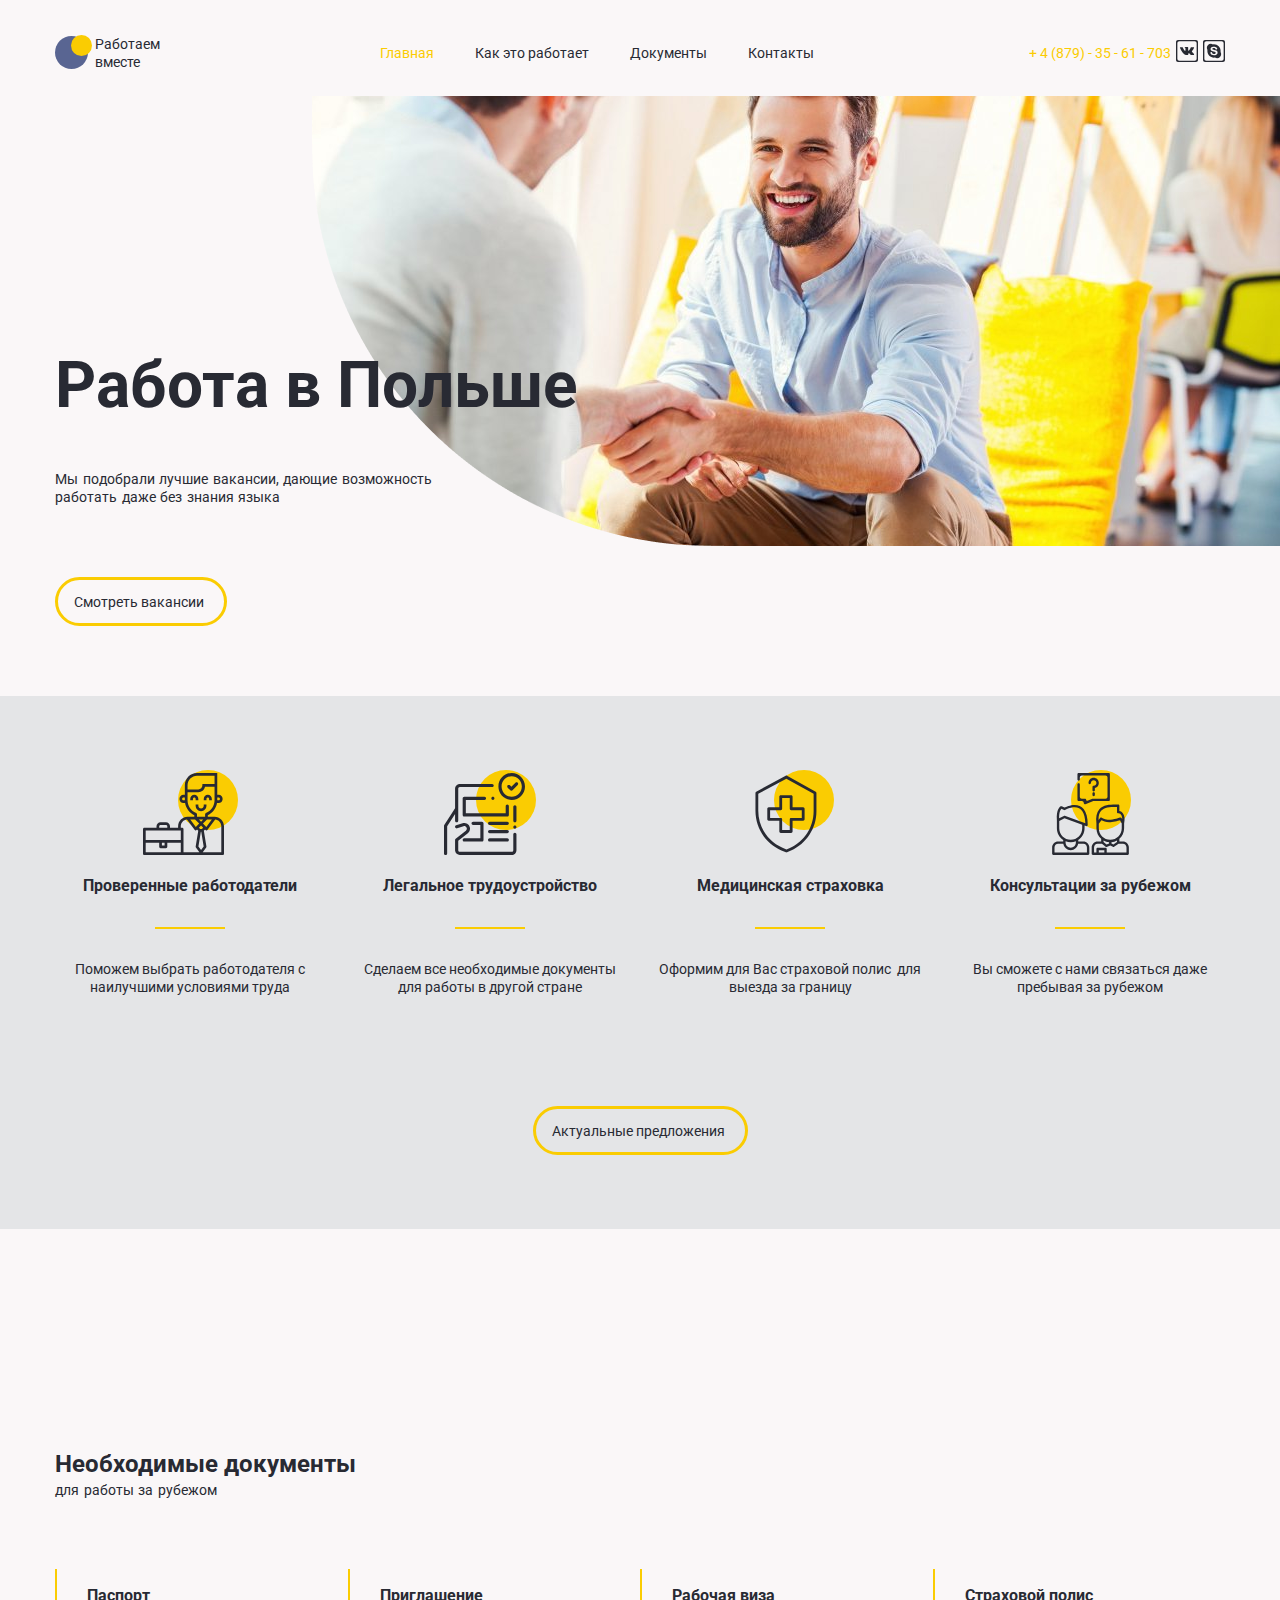
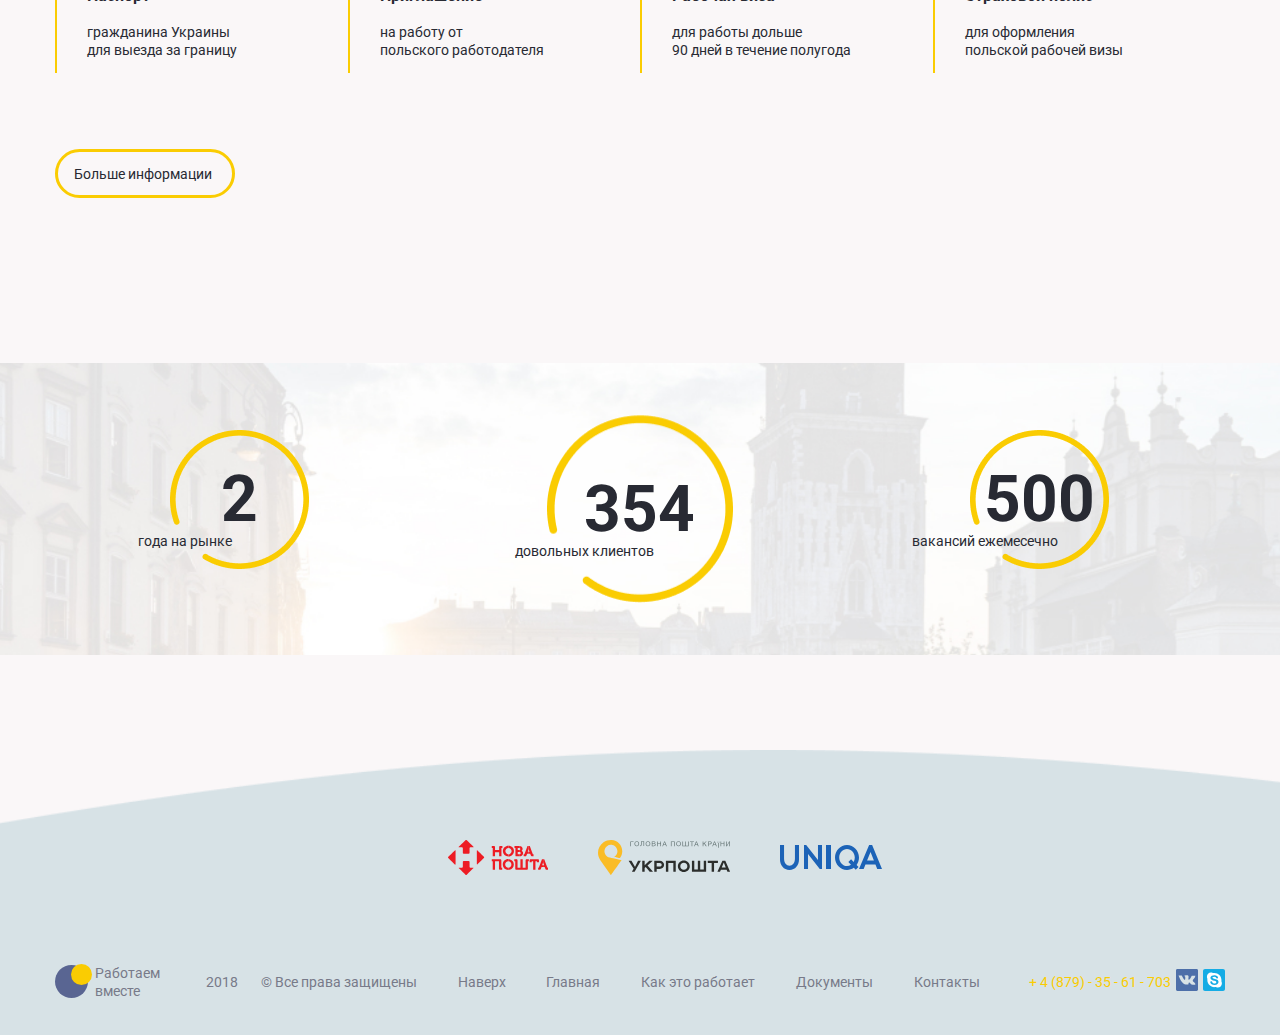
==== index.html @ 7772830b "init" ====
<!DOCTYPE html>
<html lang="ru">

<head>
	<meta charset="UTF-8" />
	<title>Работа в Польше</title>
	<meta http-equiv="X-UA-Compatible" content="IE=edge" />
	<meta name="viewport" content="width=device-width, initial-scale=1" />

	<meta name="description" content="Работа В Польше. Проверненные работодатели. Легальное трудоустройство. Медецинска страховка. Консультация за рубежом" />
	<link rel="icon" href="favicon.png" />
	<link rel="stylesheet" href="css/style.css" />
	<link rel="stylesheet" href="https://use.fontawesome.com/releases/v5.5.0/css/all.css" integrity="sha384-B4dIYHKNBt8Bc12p+WXckhzcICo0wtJAoU8YZTY5qE0Id1GSseTk6S+L3BlXeVIU"
	 crossorigin="anonymous">
	<link href="dist/hamburgers.css" rel="stylesheet">
	<script type="text/javascript" src="https://ajax.googleapis.com/ajax/libs/jquery/1.10.1/jquery.min.js"></script>

</head>

<body>
	<header class="ba-header" id="top">
		<div class="ba-container">
			<nav class="ba-nav">
				<a href="index.html">
					<div class="ba-logo">
						<svg width="37" height="34" viewBox="0 0 37 34" fill="none" xmlns="http://www.w3.org/2000/svg">
							<circle cx="16.5" cy="17.5" r="16.5" fill="#596592" />
							<circle cx="26.5" cy="10.5" r="10.5" fill="#FACC02" />
						</svg>
						<span class="ba-logo__text">Работаем вместе</span>
					</div>
				</a>
				<div>
					<ul class="ba-menu">
						<li class="ba-menu__list"><a class="ba-current" href="index.html">Главная</a></li>
						<li class="ba-menu__list"><a href="how-it-works.html">Как это работает</a></li>
						<li class="ba-menu__list"><a href="documents.html">Документы</a></li>
						<li class="ba-menu__list"><a href="#">Контакты</a></li>
					</ul>
				</div>
				<div class="ba-socials">
					<a class="ba-tel" href="#"><i class="fas fa-phone"></i>+ 4 (879) - 35 - 61 - 703</a>
					<a class="ba-vk" href="#">
						<svg width="22" height="22" viewBox="0 0 22 22" fill="none" xmlns="http://www.w3.org/2000/svg">
							<path d="M6.56613 12.518C7.11773 13.2654 7.75154 13.9263 8.57034 14.3939C9.49758 14.9239 10.4959 15.0837 11.5487 15.035C12.0406 15.0114 12.1886 14.8831 12.2113 14.393C12.2265 14.0573 12.2653 13.7224 12.4306 13.4206C12.5931 13.1247 12.8396 13.0687 13.124 13.2528C13.2655 13.3458 13.3848 13.4622 13.4977 13.5868C13.7748 13.8893 14.0431 14.2026 14.3301 14.4951C14.691 14.8626 15.1191 15.0791 15.6562 15.035L17.7371 15.0359C18.072 15.0132 18.2462 14.6027 18.054 14.2277C17.9186 13.966 17.7409 13.7332 17.553 13.5073C17.1278 12.9964 16.6267 12.5611 16.1529 12.0989C15.7258 11.682 15.6987 11.44 16.0418 10.9589C16.4172 10.4333 16.8198 9.92871 17.1981 9.40599C17.5511 8.91765 17.9133 8.43002 18.0981 7.846C18.2164 7.47319 18.1117 7.30894 17.7309 7.24302C17.665 7.23221 17.5964 7.23221 17.5296 7.23221L15.2653 7.22938C14.9864 7.22495 14.833 7.34686 14.7345 7.59404C14.6009 7.92822 14.4637 8.26222 14.3046 8.58365C13.9454 9.31492 13.5436 10.0217 12.9803 10.6194C12.8557 10.751 12.7175 10.9181 12.51 10.8496C12.2509 10.7548 12.1742 10.327 12.1787 10.1826L12.1767 7.56888C12.1264 7.19624 12.0431 7.02915 11.6722 6.95668H9.32039C9.00729 6.95668 8.84924 7.07876 8.68126 7.27456C8.58558 7.38849 8.55563 7.4615 8.75444 7.49942C9.14426 7.57331 9.36557 7.82616 9.42334 8.21722C9.51636 8.84288 9.50998 9.47102 9.45594 10.0985C9.44052 10.2817 9.40898 10.4642 9.33651 10.6357C9.22293 10.9056 9.03866 10.9598 8.79768 10.7938C8.58026 10.6438 8.42682 10.4326 8.27585 10.2205C7.71167 9.42318 7.26214 8.56398 6.89465 7.66101C6.78904 7.40001 6.60582 7.24214 6.32958 7.23753C5.65059 7.22672 4.97088 7.22512 4.291 7.23841C3.88293 7.24568 3.76102 7.44431 3.92812 7.81535C4.66753 9.4611 5.49094 11.0608 6.56613 12.518Z"
							 fill="currentColor" />
							<path d="M2 0C0.89543 0 0 0.895431 0 2V20C0 21.1046 0.895431 22 2 22H20C21.1046 22 22 21.1046 22 20V2C22 0.89543 21.1046 0 20 0H2ZM20.6392 18.6392C20.6392 19.7437 19.7437 20.6392 18.6392 20.6392H3.36082C2.25625 20.6392 1.36082 19.7437 1.36082 18.6392V3.36082C1.36082 2.25625 2.25626 1.36082 3.36082 1.36082H18.6392C19.7437 1.36082 20.6392 2.25626 20.6392 3.36082V18.6392Z"
							 fill="currentColor" />
						</svg>
					</a>
					<a class="ba-skype" href="#">
						<svg width="22" height="22" viewBox="0 0 22 22" fill="none" xmlns="http://www.w3.org/2000/svg">
							<path d="M4.37128 11C4.37128 14.6613 7.33869 17.6289 10.9991 17.6289C11.3512 17.6289 11.6969 17.6018 12.0341 17.5481C12.6457 17.925 13.366 18.1443 14.1379 18.1443C16.3504 18.1443 18.1443 16.3505 18.1443 14.1382C18.1443 13.366 17.9257 12.6457 17.5474 12.0341C17.6009 11.6969 17.6287 11.3521 17.6287 11C17.6287 7.338 14.6613 4.37041 11 4.37041C10.6481 4.37041 10.3022 4.39911 9.96501 4.45191C9.35424 4.07432 8.63396 3.85567 7.86211 3.85567C5.64953 3.85567 3.85565 5.64866 3.85565 7.86195C3.85565 8.63397 4.07431 9.35336 4.4519 9.96574C4.3998 10.3038 4.37128 10.6474 4.37128 11ZM12.4675 12.1854C12.2906 12.0171 12.0628 11.8893 11.78 11.8007C11.4961 11.71 11.1146 11.6149 10.6373 11.514C9.99602 11.3744 9.45966 11.2117 9.02484 11.0239C8.58983 10.8365 8.24325 10.5799 7.98668 10.2549C7.7294 9.92799 7.60146 9.52099 7.60146 9.03867C7.60146 8.57904 7.73719 8.16743 8.00776 7.81003C8.27904 7.45104 8.67134 7.17604 9.18218 6.98521C9.69143 6.79384 10.2916 6.69834 10.9791 6.69834C11.5278 6.69834 12.0039 6.76124 12.4062 6.88829C12.807 7.01551 13.1419 7.18366 13.4085 7.39452C13.6745 7.60556 13.8707 7.82722 13.9938 8.06058C14.1178 8.29376 14.1798 8.52252 14.1798 8.74489C14.1798 8.95203 14.0999 9.14038 13.9435 9.30464C13.7868 9.46978 13.5868 9.55341 13.3534 9.5527C13.1426 9.5527 12.9776 9.50469 12.8628 9.40174C12.7512 9.30162 12.634 9.14357 12.507 8.92244C12.3465 8.61483 12.1549 8.37456 11.9317 8.20251C11.7141 8.03418 11.3558 7.94647 10.8565 7.94718C10.3945 7.94718 10.0256 8.04198 9.74654 8.22643C9.46587 8.41408 9.33173 8.63113 9.33102 8.88611C9.33173 9.04594 9.37745 9.18078 9.46976 9.29542C9.5635 9.41166 9.69462 9.51248 9.86206 9.59789C10.03 9.68365 10.2009 9.75045 10.372 9.79865C10.5457 9.84755 10.8341 9.91878 11.2341 10.0125C11.7357 10.1211 12.1914 10.242 12.6007 10.3738C13.0093 10.5063 13.3573 10.6662 13.6458 10.8559C13.9357 11.0459 14.1628 11.2878 14.3248 11.5799C14.4876 11.8723 14.5681 12.2297 14.5681 12.6498C14.569 13.1568 14.4279 13.6118 14.1472 14.0151C13.8666 14.4189 13.455 14.7345 12.9163 14.9607C12.3769 15.1888 11.7396 15.3018 11.0032 15.3018C10.1208 15.3018 9.39074 15.1477 8.8138 14.8351C8.40467 14.6119 8.07191 14.3128 7.81693 13.9391C7.56036 13.5654 7.43101 13.1995 7.43101 12.8421C7.43101 12.6321 7.51163 12.4491 7.66738 12.2995C7.82561 12.1491 8.02849 12.0738 8.26894 12.0738C8.4658 12.0738 8.63413 12.1328 8.77199 12.2506C8.9086 12.3677 9.02324 12.5382 9.11627 12.763C9.22861 13.0242 9.35105 13.2422 9.48075 13.4158C9.60939 13.5879 9.79066 13.7312 10.0256 13.8436C10.2583 13.9561 10.5675 14.0119 10.9544 14.0119C11.4846 14.0119 11.9125 13.898 12.2396 13.6715C12.569 13.4436 12.7272 13.1662 12.7272 12.8306C12.7271 12.5628 12.6418 12.3505 12.4675 12.1854Z"
							 fill="currentColor" />
							<path d="M2 0C0.89543 0 0 0.895431 0 2V20C0 21.1046 0.895431 22 2 22H20C21.1046 22 22 21.1046 22 20V2C22 0.89543 21.1046 0 20 0H2ZM20.6392 18.6392C20.6392 19.7437 19.7437 20.6392 18.6392 20.6392H3.36082C2.25625 20.6392 1.36082 19.7437 1.36082 18.6392V3.36082C1.36082 2.25625 2.25626 1.36082 3.36082 1.36082H18.6392C19.7437 1.36082 20.6392 2.25626 20.6392 3.36082V18.6392Z"
							 fill="currentColor" />
						</svg>
					</a>
					<div class="ba-burger">
						<a href="#">
							<div class="hamburger hamburger--emphatic">
								<div class="hamburger-box">
									<div class="hamburger-inner"></div>
								</div>
							</div>
						</a>
					</div>
				</div>
			</nav>
		</div>
	</header>
	<main>
		<section class="ba-about-section">
			<div class="ba-container">
				<div class="ba-about">
					<h1 class="ba-about__title">Работа в Польше</h1>
					<p class="ba-about__desc">Мы подобрали лучшие вакансии, дающие возможность  работать даже без знания языка</p>
					<a class="ba-button" href="#">Смотреть вакансии</a>
				</div>
			</div>
		</section>
		<section class="ba-services-section">
			<div class="ba-container">
				<div class="ba-services">
					<div class="ba-row">
						<div class="ba-col-3 ba-medium-6 ba-small">
							<div class="ba-services__item">
								<svg width="95" height="85" viewBox="0 0 95 85" fill="none" xmlns="http://www.w3.org/2000/svg">
									<circle cx="65" cy="30" r="30" fill="#FACC02" />
									<path d="M51.3 24.8667C49.0632 24.8667 47.25 26.7023 47.25 28.9667V30.3333H49.95V28.9667C49.95 28.2119 50.5545 27.6 51.3 27.6C52.0455 27.6 52.65 28.2119 52.65 28.9667V30.3333H55.35V28.9667C55.35 26.7023 53.5368 24.8667 51.3 24.8667Z"
									 fill="#282A33" />
									<path d="M64.8 24.8667C62.5632 24.8667 60.75 26.7023 60.75 28.9667V30.3333H63.45V28.9667C63.45 28.2119 64.0545 27.6 64.8 27.6C65.5455 27.6 66.15 28.2119 66.15 28.9667V30.3333H68.85V28.9667C68.85 26.7023 67.0368 24.8667 64.8 24.8667Z"
									 fill="#282A33" />
									<path d="M60.75 34.4333V35.8C60.75 37.3096 59.5412 38.5333 58.05 38.5333C56.5588 38.5333 55.35 37.3096 55.35 35.8V34.4333H52.65V35.8C52.65 38.8191 55.0677 41.2667 58.05 41.2667C61.0323 41.2667 63.45 38.8191 63.45 35.8V34.4333H60.75Z"
									 fill="#282A33" />
									<path d="M71.55 46.7333H64.8V45.23C69.6855 42.987 73.1437 38.4245 74.0191 33.0667H75.6C77.8368 33.0667 79.65 31.2311 79.65 28.9667C79.65 26.7023 77.8368 24.8667 75.6 24.8667H74.25V3H54C47.2929 3.00752 41.8574 8.51006 41.85 15.3V24.8667H40.5C38.2632 24.8667 36.45 26.7023 36.45 28.9667C36.45 31.2311 38.2632 33.0667 40.5 33.0667H42.0808C42.9563 38.4245 46.4145 42.987 51.3 45.23V46.7333H44.55C39.3334 46.7393 35.1059 51.019 35.1 56.3V57.6667H27V56.3C27 54.0356 25.1868 52.2 22.95 52.2H17.55C15.3132 52.2 13.5 54.0356 13.5 56.3V57.6667H1.35C0.604462 57.6667 0 58.2786 0 59.0333V83.6333C0 84.3881 0.604462 85 1.35 85H79.65C80.3955 85 81 84.3881 81 83.6333V56.3C80.9941 51.019 76.7666 46.7393 71.55 46.7333ZM74.25 27.6H75.6C76.3455 27.6 76.95 28.2119 76.95 28.9667C76.95 29.7214 76.3455 30.3333 75.6 30.3333H74.25V27.6ZM41.85 30.3333H40.5C39.7545 30.3333 39.15 29.7214 39.15 28.9667C39.15 28.2119 39.7545 27.6 40.5 27.6H41.85V30.3333ZM68.85 49.4667L63.3042 56.9533L63.0545 56.7004L59.9589 53.5667L64.0089 49.4667H68.85ZM60.1911 57.6667L58.8411 59.0333H57.2589L55.9089 57.6667L58.05 55.4991L60.1911 57.6667ZM55.9089 49.4667H60.1911L58.05 51.6342L55.9089 49.4667ZM44.55 15.3C44.5559 10.019 48.7834 5.73931 54 5.73333H71.55V13.9333H59.4V15.3C59.4 17.5644 57.5868 19.4 55.35 19.4H44.55V15.3ZM44.55 30.3333V22.1333H55.35C58.5566 22.1297 61.3195 19.8464 61.965 16.6667H71.55V30.3333C71.5684 35.9667 68.1507 41.0273 62.9586 43.0543C62.441 43.2591 62.1002 43.7641 62.1 44.3266V46.7333H54V44.3266C53.9998 43.7641 53.659 43.2591 53.1414 43.0543C47.9493 41.0273 44.5316 35.9667 44.55 30.3333ZM52.0911 49.4667L56.1411 53.5667L53.0455 56.7004L52.7958 56.9533L47.25 49.4667H52.0911ZM16.2 56.3C16.2 55.5453 16.8045 54.9333 17.55 54.9333H22.95C23.6955 54.9333 24.3 55.5453 24.3 56.3V57.6667H16.2V56.3ZM37.8 82.2667H2.7V72.7H16.2V76.8C16.2 77.5547 16.8045 78.1667 17.55 78.1667H22.95C23.6955 78.1667 24.3 77.5547 24.3 76.8V72.7H37.8V82.2667ZM18.9 75.4333V72.7H21.6V75.4333H18.9ZM37.8 69.9667H2.7V60.4H37.8V69.9667ZM40.5 82.2667V59.0333C40.5 58.2786 39.8955 57.6667 39.15 57.6667H37.8V56.3C37.8113 52.7831 40.4627 49.8516 43.9223 49.5309L51.57 59.8533C51.8041 60.1716 52.1633 60.371 52.5542 60.4H52.65C53.0081 60.4 53.3513 60.2558 53.6045 59.9996L54 59.5991L55.2542 60.8688L52.6689 76.5745C52.6078 76.9432 52.6986 77.3209 52.92 77.62L56.3625 82.2667H40.5ZM55.4269 76.4474L57.8435 61.7667H58.2565L60.673 76.4474L58.05 79.9884L55.4269 76.4474ZM78.3 82.2667H59.7375L63.18 77.62C63.4014 77.3209 63.4922 76.9432 63.4311 76.5745L60.8458 60.8688L62.1 59.5991L62.4955 59.9996C62.7487 60.2558 63.0919 60.4 63.45 60.4H63.5459C63.9367 60.371 64.2959 60.1716 64.53 59.8533L72.1777 49.5309C75.6373 49.8516 78.2887 52.7831 78.3 56.3V82.2667Z"
									 fill="#282A33" />
								</svg>
								<h3 class="ba-services__title">Проверенные работодатели</h3>
								<p>Поможем выбрать работодателя с наилучшими условиями труда</p>
							</div>
						</div>
						<div class="ba-col-3 ba-medium-6 ba-small">
							<div class="ba-services__item">
								<svg width="92" height="85" viewBox="0 0 92 85" fill="none" xmlns="http://www.w3.org/2000/svg">
									<circle cx="62" cy="30" r="30" fill="#FACC02" />
									<path d="M67.7109 3C60.3833 3 54.4219 9.03517 54.4219 16.4531C54.4219 23.8711 60.3833 29.9062 67.7109 29.9062C75.0386 29.9062 81 23.8711 81 16.4531C81 9.03517 75.0386 3 67.7109 3ZM67.7109 26.7031C62.1279 26.7031 57.5859 22.105 57.5859 16.4531C57.5859 10.8012 62.1279 6.20312 67.7109 6.20312C73.2939 6.20312 77.8359 10.8012 77.8359 16.4531C77.8359 22.105 73.2939 26.7031 67.7109 26.7031Z"
									 fill="#282A33" />
									<path d="M50.0033 27.1724C49.709 26.8745 49.3008 26.7031 48.8848 26.7031C48.4687 26.7031 48.0605 26.8743 47.7663 27.1724C47.472 27.4703 47.3027 27.8835 47.3027 28.3047C47.3027 28.7259 47.472 29.1391 47.7663 29.4368C48.0605 29.7347 48.4687 29.9062 48.8848 29.9062C49.3008 29.9062 49.709 29.7349 50.0033 29.4368C50.2975 29.1391 50.4668 28.7259 50.4668 28.3047C50.4668 27.8835 50.2975 27.4703 50.0033 27.1724Z"
									 fill="#282A33" />
									<path d="M63.2812 34.5775C62.4075 34.5775 61.6992 35.2947 61.6992 36.1791V43.3594H21.832V29.9062H40.5C41.3738 29.9062 42.082 29.1891 42.082 28.3047C42.082 27.4203 41.3738 26.7031 40.5 26.7031H20.25C19.3762 26.7031 18.668 27.4203 18.668 28.3047V44.9609C18.668 45.8453 19.3762 46.5625 20.25 46.5625H63.2812C64.155 46.5625 64.8633 45.8453 64.8633 44.9609V36.1791C64.8633 35.2947 64.155 34.5775 63.2812 34.5775Z"
									 fill="#282A33" />
									<path d="M63.2813 60.0156H45.5992C44.7255 60.0156 44.0172 60.7328 44.0172 61.6172C44.0172 62.5016 44.7255 63.2188 45.5992 63.2188H63.2813C64.155 63.2188 64.8633 62.5016 64.8633 61.6172C64.8633 60.7328 64.155 60.0156 63.2813 60.0156Z"
									 fill="#282A33" />
									<path d="M63.2813 51.6875H45.5992C44.7255 51.6875 44.0172 52.4047 44.0172 53.2891C44.0172 54.1734 44.7255 54.8906 45.5992 54.8906H63.2813C64.155 54.8906 64.8633 54.1734 64.8633 53.2891C64.8633 52.4047 64.155 51.6875 63.2813 51.6875Z"
									 fill="#282A33" />
									<path d="M63.2813 68.3438H45.5992C44.7255 68.3438 44.0172 69.0609 44.0172 69.9453C44.0172 70.8297 44.7255 71.5469 45.5992 71.5469H63.2813C64.155 71.5469 64.8633 70.8297 64.8633 69.9453C64.8633 69.0609 64.155 68.3438 63.2813 68.3438Z"
									 fill="#282A33" />
									<path d="M37.932 51.6875H29.091C28.2173 51.6875 27.509 52.4047 27.509 53.2891C27.509 54.1734 28.2173 54.8906 29.091 54.8906H36.35V68.3438H20.25C19.3762 68.3438 18.668 69.0609 18.668 69.9453C18.668 70.8297 19.3762 71.5469 20.25 71.5469H37.932C38.8058 71.5469 39.5141 70.8297 39.5141 69.9453V53.2891C39.5141 52.4047 38.8058 51.6875 37.932 51.6875Z"
									 fill="#282A33" />
									<path d="M70.875 35.2715C70.0012 35.2715 69.293 35.9887 69.293 36.873V50.6956C69.293 51.58 70.0012 52.2972 70.875 52.2972C71.7488 52.2972 72.457 51.58 72.457 50.6956V36.873C72.457 35.9887 71.7488 35.2715 70.875 35.2715Z"
									 fill="#282A33" />
									<path d="M71.9935 56.0005C71.6992 55.7026 71.2911 55.5312 70.875 55.5312C70.4589 55.5312 70.0508 55.7025 69.7565 56.0005C69.4622 56.2984 69.293 56.7116 69.293 57.1328C69.293 57.554 69.4622 57.9672 69.7565 58.265C70.0508 58.5628 70.4589 58.7344 70.875 58.7344C71.2911 58.7344 71.6992 58.563 71.9935 58.265C72.2878 57.9672 72.457 57.554 72.457 57.1328C72.457 56.7116 72.2878 56.2984 71.9935 56.0005Z"
									 fill="#282A33" />
									<path d="M70.875 62.6884C70.0013 62.6884 69.293 63.4056 69.293 64.29V80.1953C69.293 81.0784 68.5833 81.7968 67.7109 81.7968H15.8203C14.948 81.7968 14.2383 81.0784 14.2383 80.1953V70.7289L23.8102 63.1955C25.5307 61.8417 26.326 59.6584 25.8862 57.4979C25.5609 55.8997 24.5754 54.5123 23.1826 53.6912C21.7898 52.8705 20.1114 52.6875 18.5783 53.1896L12.1693 55.2886C11.338 55.5608 10.8822 56.4638 11.151 57.3054C11.4199 58.147 12.312 58.6086 13.1432 58.3363L19.5522 56.2373C20.241 56.0118 20.9648 56.0906 21.5905 56.4595C22.2162 56.8283 22.6413 57.4267 22.7873 58.1445C22.9819 59.1009 22.6299 60.0673 21.8683 60.6668L11.6852 68.681C11.2997 68.9843 11.0742 69.4509 11.0742 69.9453V80.1953V80.6975C11.0742 80.8268 11.0897 80.8657 11.1184 80.8412C11.4311 83.186 13.4198 85 15.8203 85H67.7109C70.3279 85 72.457 82.8446 72.457 80.1953V64.29C72.457 63.4056 71.7488 62.6884 70.875 62.6884Z"
									 fill="#282A33" />
									<path d="M48.1464 13.8906H15.8203C13.2033 13.8906 11.0742 16.046 11.0742 18.6953V38.2879L0.260877 54.9023C0.0908086 55.164 0 55.4702 0 55.7835V83.3984C0 84.2828 0.708275 85 1.58203 85C2.45579 85 3.16406 84.2828 3.16406 83.3984V56.2636L11.0742 44.1099V50.6957C11.0742 51.58 11.7825 52.2972 12.6562 52.2972C13.53 52.2972 14.2383 51.58 14.2383 50.6957V18.6953C14.2383 17.8122 14.948 17.0938 15.8203 17.0938H48.1464C49.0202 17.0938 49.7285 16.3766 49.7285 15.4922C49.7285 14.6078 49.0202 13.8906 48.1464 13.8906Z"
									 fill="#282A33" />
									<path d="M73.7067 12.7332C73.0887 12.1081 72.0871 12.1079 71.4692 12.7332L67.3945 16.8583L65.9164 15.362C65.2986 14.7367 64.2969 14.7367 63.6791 15.362C63.0613 15.9875 63.0613 17.0015 63.6791 17.6271L66.2759 20.2557C66.5848 20.5683 66.9897 20.7248 67.3945 20.7248C67.7994 20.7248 68.2044 20.5683 68.5132 20.2557L73.7067 14.9982C74.3244 14.3728 74.3246 13.3587 73.7067 12.7332Z"
									 fill="#282A33" />
								</svg>
								<h3 class="ba-services__title">Легальное трудоустройство</h3>
								<p>Сделаем все необходимые документы для работы в другой странe</p>
							</div>
						</div>
						<div class="ba-col-3 ba-medium-6 ba-small">
							<div class="ba-services__item">
								<svg width="88" height="85" viewBox="0 0 88 85" fill="none" xmlns="http://www.w3.org/2000/svg">
									<circle cx="58" cy="30" r="30" fill="#FACC02" />
									<path d="M69.7011 21.6862L41.0287 5.77858C40.6137 5.54788 40.1121 5.5447 39.694 5.77032L10.2048 21.6779C9.74715 21.9251 9.4615 22.4075 9.4615 22.9325V40.8731C9.46213 58.1382 19.6913 73.7179 35.4156 80.4019L39.8999 82.3619C40.2565 82.5176 40.6614 82.5169 41.0168 82.36L44.9988 80.6027C60.4331 73.7694 70.4137 58.341 70.4306 41.2869V22.9331C70.4306 22.4139 70.1512 21.9366 69.7011 21.6862ZM67.6231 41.2869C67.6062 57.211 58.2866 71.6174 43.8751 77.9982L40.4536 79.5083L36.5224 77.7892L36.513 77.7853C21.8271 71.5456 12.2715 56.9968 12.269 40.8731V23.786L40.345 8.63915L67.6231 23.7745V41.2869Z"
									 fill="#282A33" />
									<path d="M33.3275 26.5798V37.3408H22.6978C21.9156 37.3598 21.2909 38.01 21.294 38.8025V49.2794C21.2909 50.0713 21.9156 50.7214 22.6978 50.7405H33.3275V61.5015C33.3464 62.294 33.9886 62.9257 34.7714 62.9226H45.1206C45.9028 62.9257 46.5457 62.294 46.5645 61.5015V50.7405H57.1936C57.9765 50.7214 58.6011 50.0713 58.598 49.2794V38.8025C58.6011 38.01 57.9765 37.3598 57.1936 37.3408H46.5645V26.5798C46.5457 25.7873 45.9028 25.1556 45.1206 25.1587H34.7714C33.9886 25.1556 33.3464 25.7873 33.3275 26.5798ZM36.1356 38.8025V28.0009H43.7564V38.8025C43.7488 39.1711 43.8907 39.5264 44.1475 39.7876C44.4049 40.0475 44.7564 40.1912 45.1206 40.1829H55.7899V47.8984H45.1206C44.7564 47.8901 44.4049 48.0337 44.1475 48.2943C43.8907 48.5549 43.7488 48.9102 43.7564 49.2794V60.0804H36.1356V49.2794C36.1432 48.9102 36.0013 48.5549 35.7445 48.2943C35.4865 48.0337 35.1356 47.8901 34.7714 47.8984H24.1022V40.1829H34.7714C35.1356 40.1912 35.4865 40.0475 35.7445 39.7876C36.0013 39.5264 36.1432 39.1711 36.1356 38.8025Z"
									 fill="#282A33" />
								</svg>
								<h3 class="ba-services__title">Mедицинская страховка</h3>
								<p>Оформим для Вас страховой полис  для выезда за границу</p>
							</div>
						</div>
						<div class="ba-col-3 ba-medium-6 ba-small">
							<div class="ba-services__item">
								<svg width="81" height="85" viewBox="0 0 81 85" fill="none" xmlns="http://www.w3.org/2000/svg">
									<circle cx="51" cy="30" r="30" fill="#FACC02" />
									<g clip-path="url(#clip0)">
										<path d="M59.5318 3.35234C59.3104 3.12813 59.005 3 58.6934 3H28.6348C28.3215 3 28.0162 3.12813 27.7963 3.35234C27.5748 3.57496 27.4482 3.8839 27.4482 4.20117V9.62086C27.4482 10.2839 27.9798 10.8236 28.6348 10.8236C29.2881 10.8236 29.8213 10.2839 29.8213 9.62086V7.40234C29.8213 6.29777 30.7167 5.40234 31.8213 5.40234H55.5068C56.6114 5.40234 57.5068 6.29777 57.5068 7.40234V26.6266C57.5068 27.7312 56.6114 28.6266 55.5068 28.6266H42.873C42.7228 28.6266 42.5709 28.657 42.4332 28.7131L37.4723 30.7197C36.8398 30.9755 36.1494 30.51 36.1494 29.8278C36.1494 29.5123 36.0229 29.2032 35.8014 28.9789C35.5815 28.7547 35.2746 28.6266 34.9629 28.6266H31.8213C30.7167 28.6266 29.8213 27.7312 29.8213 26.6266V14.4255C29.8213 13.7641 29.2881 13.226 28.6348 13.226C27.9798 13.226 27.4482 13.7641 27.4482 14.4255V29.8278C27.4482 30.1449 27.5748 30.454 27.7963 30.6782C28.016 30.9008 28.3215 31.0289 28.6346 31.0289H31.7762C32.8808 31.0289 33.7762 31.9247 33.7762 33.0293C33.7762 33.4281 33.9708 33.7997 34.2967 34.0239C34.4945 34.1584 34.7238 34.2305 34.9627 34.2305C35.1146 34.2305 35.2633 34.2015 35.4025 34.144L42.7398 31.175C42.9782 31.0785 43.2329 31.0289 43.49 31.0289H58.6934C59.005 31.0289 59.3102 30.9008 59.5318 30.6782C59.7533 30.4541 59.8799 30.145 59.8799 29.8278V4.20117C59.8799 3.8839 59.7533 3.57496 59.5318 3.35234Z"
										 fill="#282A33" />
										<path d="M72.9315 71.3871H69.3725L69.3738 68.7277C72.2794 66.1576 74.118 62.3816 74.118 58.1788V53.5705C75.0451 48.8494 74.6198 45.3484 72.8521 43.1654C71.7378 41.7894 70.3567 41.2649 69.3719 41.0687V35.7524C69.3719 35.0889 68.8408 34.5513 68.1854 34.5513C67.7351 34.5513 67.2738 34.5487 66.8043 34.5463C66.3134 34.5436 65.8133 34.541 65.3075 34.541C59.5834 34.541 53.157 34.9076 49.3396 39.2852C46.5937 42.434 45.6429 47.0843 46.4323 53.5014V58.179C46.4323 62.3829 48.2719 66.1599 51.1787 68.7299V71.3874H47.6191C44.3478 71.3874 41.6865 74.0815 41.6865 77.3932V83.7988C41.6865 84.4624 42.2176 85 42.873 85H47.6191H55.5293H77.6776C78.333 85 78.8641 84.4624 78.8641 83.7988V77.3992C78.8641 77.3969 78.8643 77.3952 78.8643 77.3929C78.8643 74.0812 76.2028 71.3871 72.9315 71.3871ZM51.1189 40.8749C54.2825 37.2469 60.1017 36.943 65.3078 36.943C65.8093 36.943 66.3051 36.9458 66.7919 36.9483C66.8612 36.9486 66.9302 36.949 66.9992 36.9494V42.1585C66.9992 42.4901 67.1288 42.8073 67.3675 43.0344C67.6064 43.2615 67.9217 43.3791 68.2482 43.3579C68.3562 43.3515 69.9206 43.3344 71.0172 44.6884C71.8271 45.6885 72.2311 47.2232 72.2221 49.2128L71.7064 48.1689C71.4452 47.6396 70.8416 47.3815 70.2849 47.5616C70.2143 47.5843 63.1841 49.8367 59.1287 49.8367C55.2388 49.8367 51.7191 47.7017 51.6854 47.681C51.1638 47.3578 50.4848 47.4898 50.1176 47.9852L48.5517 50.0989C48.456 46.0375 49.3156 42.9427 51.1189 40.8749ZM48.8057 58.1786V53.7601L51.4034 50.2538C52.8664 50.9903 55.8337 52.2391 59.1287 52.2391C62.6431 52.2391 67.8752 50.7942 70.0319 50.1503L71.7451 53.6192V58.1786C71.7451 64.5786 66.5999 69.7855 60.2754 69.7855C53.9509 69.7855 48.8057 64.5786 48.8057 58.1786ZM67 70.4197L66.9992 71.945L63.3556 74.4047L61.4618 73.447V72.1358C63.4578 71.9635 65.3341 71.3606 67 70.4197ZM59.0889 72.1359V73.3765L56.5227 74.4156L53.5521 72.0107V70.4205C55.2175 71.3611 57.0933 71.9636 59.0889 72.1359ZM54.3428 82.5977H48.8058V80.1953H54.3428V82.5977ZM76.4911 77.3929V82.5977H56.7158V78.9941C56.7158 78.3306 56.1847 77.793 55.5293 77.793H47.6195C46.964 77.793 46.4329 78.3306 46.4329 78.9941V82.5977H44.0599V77.3929C44.0599 75.406 45.6568 73.7894 47.6195 73.7894H51.9495L55.5806 76.7287C55.591 76.7372 55.6029 76.7428 55.6135 76.751C55.647 76.7761 55.6813 76.7995 55.7169 76.821C55.7384 76.834 55.7598 76.8466 55.7816 76.858C55.8156 76.8754 55.8506 76.8905 55.8857 76.9046C55.9093 76.914 55.9326 76.9243 55.9564 76.9321C55.9955 76.945 56.0355 76.9541 56.0759 76.9627C56.096 76.9671 56.1156 76.9731 56.1357 76.9765C56.1969 76.9864 56.2589 76.9922 56.3217 76.9922C56.3632 76.9922 56.4045 76.9893 56.4462 76.985C56.4535 76.984 56.4608 76.9826 56.4682 76.9816C56.5008 76.9776 56.5333 76.9722 56.5658 76.9653C56.5791 76.9624 56.5923 76.9589 56.6056 76.9555C56.631 76.9491 56.6565 76.9421 56.6818 76.9337C56.6983 76.9285 56.7147 76.9227 56.7312 76.9166C56.7413 76.9129 56.7519 76.91 56.762 76.9059L60.2213 75.5051L62.9109 76.8652C62.9291 76.8745 62.9479 76.881 62.9663 76.8892C62.9878 76.8987 63.0088 76.9089 63.0305 76.9171C63.0602 76.9281 63.09 76.9366 63.1199 76.9451C63.1343 76.9491 63.1484 76.9546 63.1628 76.9579C63.2048 76.9682 63.2468 76.9757 63.2892 76.9813C63.2928 76.9816 63.2961 76.9826 63.2996 76.9832C63.3464 76.9888 63.3934 76.992 63.4401 76.992C63.4959 76.992 63.5511 76.9879 63.606 76.98C63.6299 76.9765 63.6537 76.9698 63.6775 76.9648C63.7078 76.9586 63.7383 76.9533 63.7679 76.9448C63.7919 76.9376 63.8157 76.9277 63.8394 76.9192C63.869 76.9084 63.8984 76.8982 63.927 76.8854C63.9479 76.8756 63.9682 76.8639 63.9887 76.8532C64.0196 76.8368 64.0503 76.8204 64.0797 76.8013C64.086 76.7971 64.093 76.7944 64.0993 76.7901L68.5447 73.7894H72.9316C74.893 73.7894 76.489 75.4038 76.4912 77.3889C76.4912 77.3902 76.4911 77.3916 76.4911 77.3929Z"
										 fill="#282A33" />
										<path d="M33.3807 71.387H28.2397L28.2405 69.9375C32.0451 67.4382 34.5672 63.101 34.5672 58.1786V55.5316L36.1456 56.1022C36.2753 56.1491 36.4103 56.1722 36.5446 56.1722C36.7862 56.1722 37.0255 56.0974 37.2282 55.9529C37.5437 55.7279 37.7313 55.3618 37.7313 54.971C37.7313 47.7622 36.3603 42.4093 33.6563 39.0616C31.435 36.3112 28.3815 34.9167 24.5805 34.9167C20.15 34.9167 15.9981 36.8436 14.5229 37.6096L11.7423 36.2694C11.3892 36.0992 10.976 36.116 10.6379 36.3142C10.162 36.5931 6.0201 39.3498 6.88168 50.211V58.1786C6.88168 63.1017 9.40438 67.4392 13.2098 69.9384V71.387H8.06836C4.79704 71.387 2.13574 74.0812 2.13574 77.3929V83.7988C2.13574 84.4624 2.66699 85 3.32227 85H38.1266C38.7819 85 39.3132 84.4624 39.3132 83.7988V77.3991C39.3132 77.3969 39.3135 77.3951 39.3135 77.3929C39.3133 74.0812 36.652 71.387 33.3807 71.387ZM11.4256 38.7774L14.0446 40.0398C14.396 40.2094 14.808 40.1927 15.1456 39.9969C15.1918 39.97 19.8159 37.3191 24.5807 37.3191C31.3744 37.3191 34.9866 42.6793 35.3312 53.2567L14.7955 45.832C14.6661 45.7852 14.5311 45.7622 14.3965 45.7622C14.2141 45.7622 14.0323 45.8048 13.8659 45.889L9.15158 48.2752C8.97866 42.2575 10.6227 39.673 11.4256 38.7774ZM9.25488 58.1786V50.9085L14.4743 48.2667L32.1943 54.6734V58.1786C32.1943 64.5786 27.0491 69.7855 20.7246 69.7855C14.4001 69.7855 9.25488 64.5786 9.25488 58.1786ZM25.8668 71.1849L25.8661 72.5876V72.5879V72.588C25.8661 75.4582 23.5595 77.7931 20.7244 77.7931C17.8895 77.7931 15.5828 75.4582 15.5828 72.588V71.1852C17.1734 71.8313 18.9086 72.1878 20.7244 72.1878C22.5408 72.1878 24.2761 71.8311 25.8668 71.1849ZM36.9401 77.3929V82.5977H36.94H4.50879V77.3929C4.50879 75.406 6.10553 73.7894 8.06836 73.7894H13.3046C13.8754 77.4152 16.9848 80.1955 20.7246 80.1955C24.4644 80.1955 27.5739 77.4152 28.1447 73.7894H33.3809C35.3423 73.7894 36.9381 75.4038 36.9403 77.3889C36.9403 77.3902 36.9401 77.3916 36.9401 77.3929Z"
										 fill="#282A33" />
										<path d="M47.2994 9.32779C46.328 8.34603 45.0371 7.8047 43.6641 7.8031C42.2893 7.8047 40.9982 8.34603 40.0286 9.32779C39.0572 10.3111 38.5225 11.618 38.5225 13.0082C38.5225 13.6712 39.054 14.2094 39.709 14.2094C40.3624 14.2094 40.8955 13.6712 40.8955 13.0082V13.0064C40.8971 12.2585 41.185 11.557 41.7071 11.0285C42.2292 10.5 42.9235 10.2069 43.6641 10.2053C44.4029 10.2069 45.0974 10.5 45.6193 11.0285C46.1429 11.557 46.431 12.2599 46.4326 13.008C46.431 13.7575 46.1431 14.4605 45.6193 14.989C45.1009 15.5138 44.4122 15.8061 43.6791 15.8116C43.674 15.8114 43.669 15.8108 43.6639 15.8108C43.0088 15.8108 42.4774 16.3503 42.4774 17.0135V20.2167C42.4774 20.8781 43.0088 21.4178 43.6639 21.4178C44.3173 21.4178 44.8504 20.8781 44.8504 20.2167V18.0734H44.8506C45.7701 17.8545 46.6144 17.3819 47.2994 16.6886C48.2692 15.7068 48.8041 14.3999 48.8057 13.0082C48.8041 11.6179 48.2692 10.311 47.2994 9.32779Z"
										 fill="#282A33" />
										<path d="M43.6641 22.2188C43.0089 22.2188 42.4775 22.7567 42.4775 23.4199V25.0199C42.4775 25.6829 43.0089 26.2211 43.6641 26.2211C44.3174 26.2211 44.8506 25.6829 44.8506 25.0199V23.4199C44.8506 22.7567 44.3173 22.2188 43.6641 22.2188Z"
										 fill="#282A33" />
									</g>
								</svg>
								<h3 class="ba-services__title">Консультации за рубежом</h3>
								<p>Вы сможете с нами связаться даже пребывая за рубежом</p>
							</div>
						</div>
					</div>
					<div class="ba-centre">
						<a class="ba-button" href="#">Актуальные предложения</a>
					</div>
				</div>
			</div>
		</section>
		<section class="ba-document-section">
			<div class="ba-container">
				<div class="ba-documents">
					<h2 class="ba-documents__title">Необходимые документы</h2>
					<span class="ba-documents__desc">для работы за рубежом</span>
					<div class="ba-row">
						<div class="ba-col-3 ba-medium-6 ba-small">
							<h3>Паспорт</h3>
							<p>гражданина Украины <br>для выезда за границу</p>
						</div>
						<div class="ba-col-3 ba-medium-6 ba-small">
							<h3>Приглашение</h3>
							<p>на работу от <br>польского работодателя</p>
						</div>
						<div class="ba-col-3 ba-medium-6 ba-small">
							<h3>Рабочая виза</h3>
							<p>для работы дольше <br>90 дней в течениe полугода</p>
						</div>
						<div class="ba-col-3 ba-medium-6 ba-small">
							<h3>Страховой полис</h3>
							<p>для оформления <br>польской рабочей визы</p>
						</div>
					</div>
					<a class="ba-button" href="#">Больше информации</a>
				</div>
			</div>
		</section>
		<section class="ba-result-section">
			<div class="ba-container">
				<div class="ba-result">
					<div class="ba-row">
						<div class="ba-col-4 ba-medium-12">
							<div class="ba-result__item">
								<div class="ba-result__small">
									<h3 class="ba-result__title ba-result__title--year">2</h3>
									<span class="ba-result__desc">года на рынке</span>
								</div>
							</div>
						</div>
						<div class="ba-col-4 ba-medium-12">
							<div class="ba-result__item">
								<div class="ba-result__big">
									<h3 class="ba-result__title ba-result__title--client">354</h3>
									<span class="ba-result__desc">довольных клиентов</span>
								</div>
							</div>
						</div>
						<div class="ba-col-4 ba-medium-12">
							<div class="ba-result__item">
								<div class="ba-result__small">
									<h3 class="ba-result__title ba-result__title--vacansy">500</h3>
									<span class="ba-result__desc">вакансий ежемесечно</span>
								</div>
							</div>
						</div>
					</div>
				</div>
			</div>
		</section>
		<footer class="ba-footer">
			<div class="ba-container">
				<div class="ba-partners">
					<div class="ba-partners__block">
						<svg width="100" height="35" viewBox="0 0 100 35" fill="none" xmlns="http://www.w3.org/2000/svg">
							<path fill-rule="evenodd" clip-rule="evenodd" d="M43.775 5.9375C43.775 5.9375 43.775 5.9375 45.8783 5.9375C46.6447 5.9375 47.0308 6.30858 47.0308 7.14634C47.0308 7.14634 47.0308 7.14633 47.0308 10.115C47.0308 10.115 47.0308 10.115 51.151 10.115C51.151 10.115 51.151 10.115 51.151 7.14634C51.151 6.30858 51.5314 5.9375 52.3957 5.9375C52.3957 5.9375 52.3957 5.9375 54.4069 5.9375C54.4069 5.9375 54.4069 5.9375 54.4069 7.8885C54.4069 7.8885 54.4069 7.8885 53.5483 7.8885L53.4503 7.98409C53.4503 7.98409 53.4503 7.98409 53.4503 16.3391C53.4503 16.3391 53.4503 16.3391 51.151 16.3391C51.151 16.3391 51.151 16.3391 51.151 12.1616C51.151 12.1616 51.151 12.1616 47.0308 12.1616C47.0308 12.1616 47.0308 12.1616 47.0308 16.3391C47.0308 16.3391 47.0308 16.3391 44.7316 16.3391C44.7316 16.3391 44.7316 16.3391 44.7316 7.98409C44.7316 7.98409 44.7316 7.8885 44.6336 7.8885C44.6336 7.8885 44.6336 7.8885 43.775 7.8885C43.775 7.8885 43.775 7.8885 43.775 5.9375Z"
							 fill="#ED1C24" />
							<path fill-rule="evenodd" clip-rule="evenodd" d="M60.4402 5.75195L60.4921 5.75757V7.89974L60.4402 7.8885C58.7172 7.8885 57.3746 9.28288 57.3746 11.0483C57.3746 12.9038 58.7172 14.3881 60.4402 14.3881L60.4921 14.3769V16.519L60.4402 16.5246C57.3746 16.5246 54.8852 14.1126 54.8852 11.0483C54.8852 8.07404 57.3746 5.75195 60.4402 5.75195Z"
							 fill="#ED1C24" />
							<path fill-rule="evenodd" clip-rule="evenodd" d="M60.4921 5.75757L61.5581 5.85878C64.0879 6.34231 65.9953 8.44512 65.9953 11.0483C65.9953 13.7246 64.0879 15.9118 61.5581 16.4122L60.4921 16.519V14.3768L61.6619 14.1295C62.7913 13.6234 63.6038 12.4371 63.6038 11.0483C63.6038 9.72143 62.7913 8.60817 61.6619 8.13588L60.4921 7.89974V5.75757Z"
							 fill="#ED1C24" />
							<path fill-rule="evenodd" clip-rule="evenodd" d="M66.4736 5.9375C66.4736 5.9375 66.4736 5.9375 69.6833 5.9375H71.2162V7.8885H71.0721C70.882 7.8885 70.4959 7.8885 69.7294 7.8885C69.7294 7.8885 69.7294 7.8885 69.7294 10.0251C69.7294 10.0251 69.7294 10.0251 70.3806 10.0251H71.2162V11.8805H70.7264C70.4843 11.8805 70.1616 11.8805 69.7294 11.8805C69.7294 11.8805 69.7294 11.8805 69.7294 14.2026C69.7294 14.2981 69.7294 14.2981 69.8274 14.2981C69.8274 14.2981 69.8274 14.2981 70.5132 14.2981H71.2162V16.3391H71.0145C70.6687 16.3391 69.9715 16.3391 68.5827 16.3391C67.8163 16.3391 67.436 15.968 67.436 15.1303V7.8885C67.436 7.8885 67.436 7.8885 66.4736 7.8885C66.4736 7.8885 66.4736 7.8885 66.4736 5.9375Z"
							 fill="#ED1C24" />
							<path fill-rule="evenodd" clip-rule="evenodd" d="M71.2162 5.9375H71.2623C73.3714 5.9375 74.6161 7.05076 74.6161 8.72626C74.6161 9.74393 74.1378 10.3961 73.6595 10.8628C74.5239 11.2339 75.0944 12.1616 75.0944 13.1793C75.0944 15.1303 73.5615 16.3391 71.3602 16.3391C71.3602 16.3391 71.3602 16.3391 71.3199 16.3391H71.2162V14.2981H71.4524C72.2188 14.2981 72.7029 13.8315 72.7029 13.0893C72.7029 12.3471 72.2188 11.8805 71.4524 11.8805C71.4524 11.8805 71.4524 11.8805 71.2392 11.8805H71.2162V10.0251H71.2623C71.9365 10.0251 72.3168 9.55838 72.3168 8.9118C72.3168 8.25959 71.9365 7.8885 71.2623 7.8885C71.2623 7.8885 71.2623 7.8885 71.2392 7.8885H71.2162V5.9375Z"
							 fill="#ED1C24" />
							<path fill-rule="evenodd" clip-rule="evenodd" d="M79.5026 5.9375C79.5026 5.9375 79.5026 5.9375 80.4707 5.9375H80.6494V8.9118C80.5572 9.09734 80.4592 9.37284 80.4592 9.65397C80.4592 9.65397 80.4592 9.65397 79.6928 11.7905C79.6928 11.7905 79.6928 11.7905 80.5053 11.7905H80.6494V13.7359H80.1308C79.8369 13.7359 79.5026 13.7359 79.1223 13.7359C79.1223 13.7359 79.1223 13.7359 78.4481 15.4114C78.2579 16.058 77.8776 16.3391 77.1112 16.3391C77.1112 16.3391 77.1112 16.3391 75.6706 16.3391C75.6706 16.3391 75.6706 16.3391 75.6706 14.2981C75.6706 14.2981 75.6706 14.2981 76.1489 14.2981C76.3448 14.2981 76.3448 14.2981 76.437 14.2026C76.437 14.2026 76.437 14.2026 79.5026 5.9375Z"
							 fill="#ED1C24" />
							<path fill-rule="evenodd" clip-rule="evenodd" d="M80.6494 5.9375H81.8019C81.8019 5.9375 81.8019 5.9375 84.8676 14.2026C84.9598 14.2981 84.9598 14.2981 85.1499 14.2981C85.1499 14.2981 85.1499 14.2981 85.536 14.2981C85.536 14.2981 85.536 14.2981 85.536 16.3391C85.536 16.3391 85.536 16.3391 84.1933 16.3391C83.4269 16.3391 83.0466 16.058 82.8507 15.3158C82.8507 15.3158 82.8507 15.3158 82.1822 13.7359C82.1822 13.7359 82.1822 13.7359 80.8914 13.7359H80.6494V11.7905H81.606C81.606 11.7905 81.606 11.7905 80.8453 9.65397C80.8453 9.37284 80.7474 9.09734 80.6494 8.9118V5.9375Z"
							 fill="#ED1C24" />
							<path fill-rule="evenodd" clip-rule="evenodd" d="M43.775 19.3077C43.775 19.3077 43.775 19.3077 52.1076 19.3077C52.874 19.3077 53.3523 19.6788 53.3523 20.5166C53.3523 20.5166 53.3523 20.5166 53.3523 27.5728C53.3523 27.6628 53.3523 27.6628 53.4503 27.6628C53.4503 27.6628 53.4503 27.6628 54.2167 27.6628C54.2167 27.6628 54.2167 27.6628 54.2167 29.7093C54.2167 29.7093 54.2167 29.7093 52.2056 29.7093C51.3412 29.7093 50.9609 29.3383 50.9609 28.5005C50.9609 28.5005 50.9609 28.5005 50.9609 21.3543C50.9609 21.3543 50.9609 21.2587 50.8629 21.2587C50.8629 21.2587 50.8629 21.2587 47.0308 21.2587C47.0308 21.2587 47.0308 21.2587 47.0308 29.7093C47.0308 29.7093 47.0308 29.7093 44.7316 29.7093C44.7316 29.7093 44.7316 29.7093 44.7316 21.2587C44.7316 21.2587 44.7316 21.2587 43.775 21.2587C43.775 21.2587 43.775 21.2587 43.775 19.3077Z"
							 fill="#ED1C24" />
							<path fill-rule="evenodd" clip-rule="evenodd" d="M60.2502 19.1223L60.2963 19.1279V21.2701L60.2502 21.2589C58.5214 21.2589 57.1845 22.6532 57.1845 24.4187C57.1845 26.2741 58.5214 27.7585 60.2502 27.7585L60.2963 27.7472V29.8894L60.2502 29.895C57.1845 29.895 54.7873 27.4773 54.7873 24.4187C54.7873 21.4444 57.1845 19.1223 60.2502 19.1223Z"
							 fill="#ED1C24" />
							<path fill-rule="evenodd" clip-rule="evenodd" d="M60.2962 19.1278L61.3968 19.229C63.9727 19.7125 65.8052 21.8154 65.8052 24.4186C65.8052 27.0949 63.9727 29.282 61.3968 29.7824L60.2962 29.8892V27.7471L61.5121 27.4997C62.6588 26.9937 63.4137 25.8073 63.4137 24.4186C63.4137 23.0917 62.6588 21.9784 61.5121 21.5061L60.2962 21.27V19.1278Z"
							 fill="#ED1C24" />
							<path fill-rule="evenodd" clip-rule="evenodd" d="M66.2835 19.3077C66.2835 19.3077 66.2835 19.3077 68.3926 19.3077C69.159 19.3077 69.5393 19.6788 69.5393 20.5166C69.5393 20.5166 69.5393 20.5166 69.5393 27.5728C69.5393 27.6628 69.5393 27.6628 69.6373 27.6628C69.6373 27.6628 69.6373 27.6628 72.4148 27.6628C72.4148 27.6628 72.4148 27.6628 72.4148 19.3077C72.4148 19.3077 72.4148 19.3077 74.714 19.3077C74.714 19.3077 74.714 19.3077 74.714 27.6628C74.714 27.6628 74.714 27.6628 77.4916 27.6628C77.5895 27.6628 77.5895 27.6628 77.5895 27.5728C77.5895 27.5728 77.5895 27.5728 77.5895 20.5166C77.5895 19.6788 77.9699 19.3077 78.7363 19.3077C78.7363 19.3077 78.7363 19.3077 80.8454 19.3077C80.8454 19.3077 80.8454 19.3077 80.8454 21.2587C80.8454 21.2587 80.8454 21.2587 79.981 21.2587C79.883 21.2587 79.883 21.3543 79.883 21.3543C79.883 21.3543 79.883 21.3543 79.883 28.5005C79.883 29.3383 79.5027 29.7093 78.7363 29.7093C78.7363 29.7093 78.7363 29.7093 68.4848 29.7093C67.6261 29.7093 67.2401 29.3383 67.2401 28.5005C67.2401 28.5005 67.2401 28.5005 67.2401 21.3543C67.2401 21.3543 67.2401 21.2587 67.1479 21.2587C67.1479 21.2587 67.1479 21.2587 66.2835 21.2587C66.2835 21.2587 66.2835 21.2587 66.2835 19.3077Z"
							 fill="#ED1C24" />
							<path fill-rule="evenodd" clip-rule="evenodd" d="M82.6605 19.3077C82.6605 19.3077 82.6605 19.3077 89.8464 19.3077C90.7108 19.3077 90.9989 19.6788 90.9989 20.421C90.9989 20.421 90.9989 20.421 90.9989 22.1865H88.8898C88.8898 22.1865 88.8898 22.1865 88.8898 21.3543C88.8898 21.2587 88.8898 21.2587 88.7919 21.2587C88.7919 21.2587 88.7919 21.2587 87.455 21.2587C87.455 21.2587 87.455 21.2587 87.455 29.7093C87.455 29.7093 87.455 29.7093 85.15 29.7093C85.15 29.7093 85.15 29.7093 85.15 21.2587C85.15 21.2587 85.15 21.2587 83.813 21.2587C83.7151 21.2587 83.7151 21.2587 83.7151 21.3543C83.7151 21.3543 83.7151 21.3543 83.7151 22.1865C83.7151 22.1865 83.7151 22.1865 81.606 22.1865C81.606 22.1865 81.606 22.1865 81.606 20.421C81.606 19.6788 81.8941 19.3077 82.6605 19.3077Z"
							 fill="#ED1C24" />
							<path fill-rule="evenodd" clip-rule="evenodd" d="M93.9667 19.3077C93.9667 19.3077 93.9667 19.3077 94.9348 19.3077H95.1134V22.282C95.0155 22.4676 94.9233 22.7431 94.9233 23.0242C94.9233 23.0242 94.9233 23.0242 94.1569 25.1608C94.1569 25.1608 94.1569 25.1608 94.9636 25.1608H95.1134V27.1061H94.5948C94.3009 27.1061 93.9667 27.1061 93.5806 27.1061C93.5806 27.1061 93.5806 27.1061 92.9122 28.6861C92.722 29.4282 92.3359 29.7093 91.5695 29.7093C91.5695 29.7093 91.5695 29.7093 90.1346 29.7093C90.1346 29.7093 90.1346 29.7093 90.1346 27.6628C90.1346 27.6628 90.1346 27.6628 90.6129 27.6628C90.8088 27.6628 90.8088 27.6628 90.901 27.5728C90.901 27.5728 90.901 27.5728 93.9667 19.3077Z"
							 fill="#ED1C24" />
							<path fill-rule="evenodd" clip-rule="evenodd" d="M95.1134 19.3077H96.2602C96.2602 19.3077 96.2602 19.3077 99.3316 27.5728C99.4238 27.6628 99.4238 27.6628 99.6197 27.6628H100C100 27.6628 100 27.6628 100 29.7093C100 29.7093 100 29.7093 98.6574 29.7093C97.891 29.7093 97.5106 29.4282 97.3147 28.6861C97.3147 28.6861 97.3147 28.6861 96.6463 27.1061C96.6463 27.1061 96.6463 27.1061 95.3555 27.1061H95.1134V25.1608H96.07C96.07 25.1608 96.07 25.1608 95.3036 23.0242C95.3036 22.7431 95.2114 22.4676 95.1134 22.282V19.3077Z"
							 fill="#ED1C24" />
							<path fill-rule="evenodd" clip-rule="evenodd" d="M29.0114 10.3624C29.1209 10.3286 29.265 10.3961 29.409 10.5816C29.409 10.5816 29.409 10.5816 35.9207 16.8001C36.301 17.1712 36.301 17.7334 35.9207 18.0089C35.9207 18.0089 35.9207 18.0089 29.409 24.323C29.265 24.5085 29.1209 24.5535 29.0114 24.4973C28.9019 24.4411 28.8328 24.278 28.8328 24.0419V10.7672C28.8328 10.5367 28.9019 10.3961 29.0114 10.3624Z"
							 fill="#ED1C24" />
							<path fill-rule="evenodd" clip-rule="evenodd" d="M17.8725 0.00012207H18.3335L18.7772 0.180042C18.7772 0.180042 18.7772 0.180042 25.479 6.67964C25.7672 7.05072 25.6692 7.33185 25.1909 7.33185C25.1909 7.33185 25.1909 7.33185 22.4134 7.33185C21.9351 7.33185 21.5548 7.70293 21.5548 8.1696C21.5548 8.1696 21.5548 8.1696 21.5548 12.9937C21.5548 13.4604 21.1687 13.8314 20.5924 13.8314C20.5924 13.8314 20.5924 13.8314 15.7116 13.8314C15.2333 13.8314 14.8472 13.4604 14.8472 12.9937C14.8472 12.9937 14.8472 12.9937 14.8472 8.1696C14.8472 7.70293 14.4669 7.33185 13.9828 7.33185H11.0151C10.5368 7.33185 10.4389 7.05072 10.727 6.67964C10.727 6.67964 10.727 6.67964 17.4346 0.180042L17.8725 0.00012207Z"
							 fill="#ED1C24" />
							<path fill-rule="evenodd" clip-rule="evenodd" d="M7.37315 10.2219C7.49416 10.2781 7.56908 10.4411 7.56908 10.6773V24.2275C7.56908 24.4636 7.49416 24.6042 7.37315 24.6492C7.2579 24.6942 7.09079 24.6492 6.89486 24.5086C6.89486 24.5086 6.89486 24.5086 0.285245 18.009C-0.0950817 17.7335 -0.0950817 17.1713 0.285245 16.8002C0.285245 16.8002 0.285246 16.8002 6.89486 10.3962C7.09079 10.2106 7.2579 10.1656 7.37315 10.2219Z"
							 fill="#ED1C24" />
							<path fill-rule="evenodd" clip-rule="evenodd" d="M15.7115 20.8877C15.7115 20.8877 15.7115 20.8877 20.5924 20.8877C21.1686 20.8877 21.5547 21.2588 21.5547 21.7254C21.5547 21.7254 21.5547 21.7254 21.5547 26.8307C21.5547 27.3873 21.935 27.7584 22.4133 27.7584H25.0007C25.479 27.7584 25.6692 28.0339 25.2888 28.315C25.2888 28.315 25.2888 28.315 18.7772 34.719C18.5813 34.9046 18.345 35.0001 18.103 35.0001C17.8667 35.0001 17.6247 34.9046 17.4345 34.719C17.4345 34.719 17.4345 34.719 10.9229 28.315C10.5368 28.0339 10.7269 27.7584 11.2052 27.7584C11.2052 27.7584 11.2052 27.7584 13.9828 27.7584C14.4668 27.7584 14.8471 27.3873 14.8471 26.8307C14.8471 26.8307 14.8471 26.8307 14.8471 21.7254C14.8471 21.2588 15.2332 20.8877 15.7115 20.8877Z"
							 fill="#ED1C24" />
						</svg>
					</div>
					<div class="ba-partners__block">
						<svg width="132" height="35" viewBox="0 0 132 35" fill="none" xmlns="http://www.w3.org/2000/svg">
							<g clip-path="url(#clip0)">
								<path d="M23.2002 20.0921C23.1993 20.0919 11.5103 17.4697 11.5103 17.4697C8.02628 16.6881 5.84071 13.2546 6.62892 9.80062C7.41759 6.34665 10.8813 4.18054 14.3653 4.96189C17.8496 5.74353 20.035 9.17703 19.2467 12.6308C18.8517 14.36 17.7861 15.7652 16.3832 16.6406C16.383 16.6406 16.3796 16.6434 16.3783 16.6441C16.337 16.6735 16.3103 16.7213 16.3103 16.775C16.3103 16.8503 16.3628 16.9137 16.4336 16.9306C16.4339 16.9308 21.6336 18.0964 21.6345 18.0964C21.7582 18.1242 21.8867 18.0769 21.9627 17.9773C21.9631 17.9764 21.963 17.9771 21.963 17.9771C23.3954 16.0981 24.2559 13.7535 24.2559 11.2176C24.2559 5.2455 19.5491 0.36496 13.6123 0.0183144C13.5594 0.0154152 13.2376 0.00295639 13.1289 0.00141907C10.5004 -0.0394859 7.83523 0.707672 5.51763 2.31664C-0.335163 6.37907 -1.75717 14.3753 2.34049 20.177L12.7402 34.9003C12.7846 34.9603 12.8561 34.9991 12.9363 34.9991C13.0173 34.9991 13.089 34.9596 13.1332 34.8991C13.1332 34.8991 23.3455 20.4621 23.3464 20.4608C23.3724 20.4225 23.3879 20.3761 23.3879 20.3263C23.3879 20.2121 23.3078 20.1165 23.2002 20.0921Z"
								 fill="#FABC26" />
								<path d="M33.2057 20.6445C33.3309 20.6445 33.4138 20.6856 33.4553 20.7681L36.9229 26.6342H37.0888L40.0375 20.8501C40.0996 20.7059 40.2245 20.6445 40.3906 20.6445H42.5085C42.6955 20.6445 42.799 20.8298 42.7159 20.9737L36.6111 31.6776C36.549 31.8009 36.4246 31.8629 36.2582 31.8629H34.1819C33.9534 31.8629 33.9328 31.7187 34.0159 31.554L35.6561 28.775L30.7558 20.9121C30.6724 20.768 30.735 20.6445 30.8802 20.6445H33.2057Z"
								 fill="#2C2E2C" />
								<path d="M46.3621 20.6445C46.5491 20.6445 46.6529 20.7472 46.6529 20.9325V25.3348L51.3254 20.809C51.4498 20.7059 51.6365 20.6445 51.865 20.6445H54.3983C54.5852 20.6445 54.6478 20.809 54.502 20.9532L49.5391 25.5641L54.8137 31.554C54.9589 31.6978 54.8762 31.8629 54.6893 31.8629H52.1974C51.969 31.8629 51.8031 31.8009 51.678 31.6567L47.7265 27.0362L46.6529 28.0261V31.5745C46.6529 31.7598 46.5491 31.8629 46.3621 31.8629H44.535C44.348 31.8629 44.2445 31.7598 44.2445 31.5745V20.9325C44.2445 20.7472 44.348 20.6445 44.535 20.6445H46.3621Z"
								 fill="#2C2E2C" />
								<path d="M61.6991 26.6143C62.9657 26.6143 63.6923 25.8323 63.6923 24.7414C63.6923 23.6708 62.9657 22.9094 61.6991 22.9094H58.6878V26.6143H61.6991ZM61.6991 20.6449C64.2111 20.6449 66.1004 22.4356 66.1004 24.7414C66.1004 27.129 64.2111 28.8787 61.6991 28.8787H58.6878V31.5751C58.6878 31.7602 58.5839 31.8633 58.3974 31.8633H56.5697C56.383 31.8633 56.2789 31.7602 56.2789 31.5751V20.9331C56.2789 20.7478 56.383 20.6449 56.5697 20.6449H61.6991Z"
								 fill="#2C2E2C" />
								<path d="M77.4508 20.6445C77.6373 20.6445 77.7417 20.7472 77.7417 20.9325V31.5745C77.7417 31.7598 77.6373 31.8629 77.4508 31.8629H75.6229C75.4369 31.8629 75.3325 31.7598 75.3325 31.5745V22.888H70.3073V31.5745C70.3073 31.7598 70.2034 31.8629 70.0169 31.8629H68.1895C68.0024 31.8629 67.8986 31.7598 67.8986 31.5745V20.9325C67.8986 20.7472 68.0024 20.6445 68.1895 20.6445H77.4508Z"
								 fill="#2C2E2C" />
								<path d="M82.3152 26.2646C82.3152 28.3025 83.7683 29.7842 85.8447 29.7842C87.9011 29.7842 89.3548 28.3025 89.3548 26.2646C89.3548 24.1856 87.9011 22.7242 85.8447 22.7242C83.7683 22.7242 82.3152 24.1856 82.3152 26.2646ZM85.8447 20.4803C89.1051 20.4803 91.7842 22.9711 91.7842 26.2646C91.7842 29.5786 89.1051 32.0283 85.8447 32.0283C82.5643 32.0283 79.8858 29.5786 79.8858 26.2646C79.8858 22.9711 82.5643 20.4803 85.8447 20.4803Z"
								 fill="#2C2E2C" />
								<path d="M99.8465 29.6193V20.9323C99.8465 20.7474 99.9498 20.6445 100.137 20.6445H101.923C102.11 20.6445 102.214 20.7474 102.214 20.9323V29.6193H105.765V20.9323C105.765 20.7474 105.868 20.6445 106.055 20.6445H107.841C108.028 20.6445 108.132 20.7474 108.132 20.9323V31.5745C108.132 31.7598 108.028 31.8629 107.841 31.8629H94.2193C94.0741 31.8629 93.9283 31.7598 93.9283 31.5745V20.9323C93.9283 20.7474 94.0316 20.6445 94.2193 20.6445H96.0047C96.1918 20.6445 96.2957 20.7474 96.2957 20.9323V29.6193H99.8465Z"
								 fill="#2C2E2C" />
								<path d="M119.671 20.6445C119.857 20.6445 119.961 20.7472 119.961 20.9325V22.6204C119.961 22.8058 119.857 22.9084 119.671 22.9084H116.057V31.5745C116.057 31.7598 115.953 31.8629 115.766 31.8629H113.939C113.752 31.8629 113.649 31.7598 113.649 31.5745V22.9084H110.035C109.849 22.9084 109.744 22.8058 109.744 22.6204V20.9325C109.744 20.7472 109.849 20.6445 110.035 20.6445H119.671Z"
								 fill="#2C2E2C" />
								<path d="M123.779 27.4791H127.724L125.898 22.8684H125.669L123.779 27.4791ZM128.555 29.6403H122.907L122.118 31.6161C122.056 31.7811 121.932 31.8633 121.765 31.8633H119.71C119.502 31.8633 119.44 31.7602 119.502 31.5751L124.403 20.8098C124.444 20.7067 124.527 20.6449 124.673 20.6449H127.04C127.185 20.6449 127.268 20.7067 127.309 20.8098L131.982 31.5337C132.044 31.6989 131.94 31.8633 131.753 31.8633H129.781C129.573 31.8633 129.427 31.7602 129.344 31.5751L128.555 29.6403Z"
								 fill="#2C2E2C" />
								<path d="M32.3545 6.18774V1.38366H35.5429V1.93705H32.995V6.18774H32.3545Z" fill="#617171" />
								<path d="M37.1134 3.7788C37.1134 4.97996 37.7741 5.7558 38.8028 5.7558C39.8179 5.7558 40.4786 4.97285 40.4786 3.7788C40.4786 2.5914 39.8179 1.82222 38.7891 1.82222C37.6447 1.82222 37.1134 2.75315 37.1134 3.7788ZM41.1193 3.745C41.1193 5.15553 40.3358 6.30225 38.7961 6.30225C37.243 6.30225 36.4731 5.12822 36.4731 3.73146C36.4731 2.23401 37.379 1.26889 38.7891 1.26889C40.2947 1.26889 41.1193 2.31451 41.1193 3.745Z"
								 fill="#617171" />
								<path d="M46.1327 6.04833H45.4925V1.79764H43.7008L43.6055 4.50309C43.5714 5.46826 43.217 6.14966 42.4814 6.14966C42.3449 6.14966 42.1407 6.10232 42.0181 6.05499V5.5152C42.1069 5.56942 42.2907 5.58296 42.3653 5.58296C42.7128 5.58296 42.9653 5.39385 42.9991 4.17243L43.0877 1.24425H46.1327V6.04833Z"
								 fill="#617171" />
								<path d="M48.2842 3.7788C48.2842 4.97996 48.9449 5.7558 49.9737 5.7558C50.9886 5.7558 51.6494 4.97285 51.6494 3.7788C51.6494 2.5914 50.9886 1.82222 49.96 1.82222C48.8155 1.82222 48.2842 2.75315 48.2842 3.7788ZM52.2897 3.745C52.2897 5.15553 51.5067 6.30225 49.967 6.30225C48.4135 6.30225 47.6435 5.12822 47.6435 3.73146C47.6435 2.23401 48.5499 1.26889 49.96 1.26889C51.4656 1.26889 52.2897 2.31451 52.2897 3.745Z"
								 fill="#617171" />
								<path d="M54.4238 5.65461H55.7048C56.3518 5.65461 56.9854 5.61439 56.9854 4.77096C56.9854 3.93425 56.2428 3.9409 55.5959 3.9409H54.4238V5.65461ZM54.4238 3.44156H55.5752C56.1203 3.44156 56.7744 3.40111 56.7744 2.67932C56.7744 1.95702 56.2086 1.92351 55.6367 1.92351H54.4238V3.44156ZM55.8683 1.38366C56.6722 1.38366 57.4143 1.70101 57.4143 2.58465C57.4143 3.05686 57.1353 3.46199 56.6993 3.6169C57.2988 3.75225 57.6324 4.19715 57.6324 4.83166C57.6324 5.93816 56.7197 6.18774 55.7934 6.18774H53.7972V1.38366H55.8683Z"
								 fill="#617171" />
								<path d="M63.0047 6.18774H62.3642V3.9409H59.8028V6.18774H59.1624V1.38366H59.8028V3.38734H62.3642V1.38366H63.0047V6.18774Z"
								 fill="#617171" />
								<path d="M66.5813 1.99081L65.7434 4.21097H67.4061L66.5813 1.99081ZM68.85 6.18774H68.1349L67.5966 4.71697H65.5598L65.0082 6.18774H64.3264L66.2341 1.38366H66.9561L68.85 6.18774Z"
								 fill="#617171" />
								<path d="M76.7465 6.18774H76.106V1.93705H73.5447V6.18774H72.9042V1.38366H76.7465V6.18774Z" fill="#617171" />
								<path d="M78.9039 3.7788C78.9039 4.97996 79.5644 5.7558 80.5929 5.7558C81.6081 5.7558 82.2687 4.97285 82.2687 3.7788C82.2687 2.5914 81.6081 1.82222 80.5797 1.82222C79.4347 1.82222 78.9039 2.75315 78.9039 3.7788ZM82.9092 3.745C82.9092 5.15553 82.1258 6.30225 80.5866 6.30225C79.033 6.30225 78.2634 5.12822 78.2634 3.73146C78.2634 2.23401 79.169 1.26889 80.5797 1.26889C82.085 1.26889 82.9092 2.31451 82.9092 3.745Z"
								 fill="#617171" />
								<path d="M84.4169 1.38366H85.0574V5.63458H87.2101V1.38366H87.85V5.63458H90.0028V1.38366H90.6433V6.18774H84.4169V1.38366Z"
								 fill="#617171" />
								<path d="M95.9031 1.93705H94.2749V6.18774H93.6344V1.93705H92.0063V1.38366H95.9031V1.93705Z" fill="#617171" />
								<path d="M98.383 1.99081L97.5457 4.21097H99.2077L98.383 1.99081ZM100.652 6.18774H99.9366L99.3983 4.71697H97.3614L96.8099 6.18774H96.1281L98.0358 1.38366H98.7578L100.652 6.18774Z"
								 fill="#617171" />
								<path d="M106.6 3.31356L108.725 6.18774H107.908L106.15 3.74514L105.346 4.50118V6.18774H104.706V1.38366H105.346V3.76556L107.806 1.38366H108.643L106.6 3.31356Z"
								 fill="#617171" />
								<path d="M110.718 3.68449H111.95C112.571 3.68449 113.048 3.51581 113.048 2.80756C113.048 2.03815 112.496 1.93017 111.862 1.93017H110.718V3.68449ZM112.073 1.38366C113 1.38366 113.688 1.76814 113.688 2.76688C113.688 3.85335 112.979 4.21763 112.032 4.21763H110.718V6.18774H110.077V1.38366H112.073Z"
								 fill="#617171" />
								<path d="M116.522 1.99081L115.684 4.21097H117.346L116.522 1.99081ZM118.79 6.18774H118.075L117.537 4.71697H115.5L114.948 6.18774H114.267L116.174 1.38366H116.896L118.79 6.18774Z"
								 fill="#617171" />
								<path d="M121.396 2.47577H120.783V1.79437H121.396V2.47577ZM120.763 7.69141H120.122V2.88733H120.763V7.69141ZM120.109 2.47577H119.496V1.79437H120.109V2.47577Z"
								 fill="#617171" />
								<path d="M126.377 6.18774H125.737V3.9409H123.176V6.18774H122.535V1.38366H123.176V3.38734H125.737V1.38366H126.377V6.18774Z"
								 fill="#617171" />
								<path d="M128.14 1.38366H128.78V5.45236H128.793L131.171 1.38366H131.982V6.18774H131.342V2.10551H131.328L128.943 6.18774H128.14V1.38366Z"
								 fill="#617171" />
							</g>
						</svg>
					</div>
					<div class="ba-partners__block">
						<svg width="102" height="25" viewBox="0 0 102 25" fill="none" xmlns="http://www.w3.org/2000/svg">
							<path d="M3.05176e-05 0.00012088H4.05046V13.5605C4.05046 18.0361 6.40684 20.7225 9.49986 20.7225C12.6267 20.7225 14.9491 18.0361 14.9491 13.5605V0.00012088H19V14.5328C19 20.1776 15.2742 25.0001 9.49986 25.0001C3.72549 25.0001 3.05176e-05 20.1776 3.05176e-05 14.5328V0.00012088Z"
							 fill="#1C63B7" />
							<path d="M42 24.0001V0.000121478H37.9834V14.9749L26.1931 0.000121478H24V23.9598H28.0176V9.04796L39.7793 24.0001H42Z"
							 fill="#1C63B7" />
							<path d="M46 24.0001H51V0.000123006H46V24.0001Z" fill="#1C63B7" />
							<path fill-rule="evenodd" clip-rule="evenodd" d="M79 12.5001C79 5.59623 73.6268 0.00012088 66.9998 0.00012088C60.3719 0.00012088 55 5.59623 55 12.5001C55 19.4039 60.3719 25.0001 66.9998 25.0001C69.5208 25.0001 71.8599 24.1894 73.7912 22.8051L75.7484 24.8642L78.4854 21.9845L76.5989 20.0021C78.1058 17.9134 79 15.3155 79 12.5001ZM66.9998 21.0774C62.6969 21.0774 59.208 17.2386 59.208 12.5001C59.208 7.76403 62.6969 3.92289 66.9998 3.92289C71.3031 3.92289 74.792 7.76403 74.792 12.5001C74.792 14.1191 74.3842 15.6344 73.6761 16.9246L71.0949 14.2106L68.3578 17.0903L70.9953 19.8637C69.8262 20.6349 68.4603 21.0774 66.9998 21.0774Z"
							 fill="#1C63B7" />
							<path d="M97.2208 24.0001H102L92.1284 0.000123006H89.1265L79 24.0001H83.6477L85.4698 19.4799H95.4539L97.2208 24.0001ZM87.0613 15.5329L90.5415 6.90165L93.9128 15.5329H87.0613Z"
							 fill="#1C63B7" />
						</svg>
					</div>


				</div>
				<nav class="ba-nav ba-nav--footer">
					<a href="index.html">
						<div class="ba-logo">
							<svg width="37" height="34" viewBox="0 0 37 34" fill="none" xmlns="http://www.w3.org/2000/svg">
								<circle cx="16.5" cy="17.5" r="16.5" fill="#596592" />
								<circle cx="26.5" cy="10.5" r="10.5" fill="#FACC02" />
							</svg>
							<span class="ba-logo__text">Работаем вместе</span>
						</div>
					</a>
					<div class="ba-copy">
						<span>2018</span>
						<span class="ba-copy__info">&copy; Все права защищены </span>
					</div>
					<div class="ba-back-top">
						<a href="#top">Наверх <i class="fas fa-arrow-up"></i></a>
					</div>
					<div class="ba-footer-menu">
						<ul class="ba-menu">
							<li class="ba-menu__list"><a class="ba-current" href="index.html">Главная</a></li>
							<li class="ba-menu__list"><a href="how-it-works.html">Как это работает</a></li>
							<li class="ba-menu__list"><a href="#">Документы</a></li>
							<li class="ba-menu__list"><a href="#">Контакты</a></li>

						</ul>
					</div>
					<div class="ba-socials">
						<a class="ba-tel" href="#"><i class="fas fa-phone"></i>+ 4 (879) - 35 - 61 - 703</a>
						<a class="ba-vk" href="#">
							<svg width="22" height="22" viewBox="0 0 22 22" fill="none" xmlns="http://www.w3.org/2000/svg">
								<g clip-path="url(#clip0)">
									<path d="M20.5981 0H1.40498C0.628749 0 0 0.628749 0 1.40343V20.5966C0 21.3713 0.628749 22 1.40498 22H20.5966C21.3713 22 22 21.3713 22 20.5966V1.40343C22.0016 0.627196 21.3728 0 20.5981 0ZM18.2492 13.4055C18.6513 13.8154 19.5238 14.5031 19.3655 15.2033C19.2195 15.846 18.2601 15.6116 17.3286 15.6489C16.2652 15.6939 15.6349 15.7172 14.9953 15.2033C14.6941 14.9596 14.5171 14.6708 14.2284 14.3479C13.966 14.056 13.6353 13.5328 13.1851 13.553C12.3763 13.5934 12.6293 14.7205 12.3421 15.489C7.84616 16.1969 6.04065 13.4195 4.44782 10.7244C3.67624 9.41881 2.56157 6.61506 2.56157 6.61506L5.74102 6.60419C5.74102 6.60419 6.76099 8.45939 7.03112 8.93755C7.26088 9.3443 7.51394 9.66721 7.77475 10.0305C7.99365 10.3317 8.33985 10.9216 8.71865 10.8735C9.33498 10.7943 9.44676 8.4035 9.06485 7.60243C8.91271 7.27796 8.54788 7.16463 8.17063 7.05441C8.29793 6.25023 11.7366 6.08256 12.2924 6.70666C13.0997 7.6133 11.7335 10.1376 12.8389 10.8735C14.3914 10.06 15.7172 6.65387 15.7172 6.65387L19.44 6.67716C19.44 6.67716 18.8578 8.51838 18.2477 9.33498C17.8922 9.81314 16.7123 10.8781 16.7589 11.6683C16.7961 12.294 17.7556 12.9025 18.2492 13.4055Z"
									 fill="#4D6FA9" />
								</g>
							</svg>

						</a>
						<a class="ba-skype" href="#">
							<svg width="22" height="22" viewBox="0 0 22 22" fill="none" xmlns="http://www.w3.org/2000/svg">
								<path d="M20 0H2C0.895431 0 0 0.89543 0 2V20C0 21.1046 0.89543 22 2 22H20C21.1046 22 22 21.1046 22 20V2C22 0.895431 21.1046 0 20 0Z"
								 fill="#15ACE5" />
								<path d="M18.6506 13.1009C18.4865 12.6431 18.3945 12.1557 18.4362 11.6712C18.4535 11.4702 18.4624 11.2668 18.4624 11.0613C18.4624 7.15984 15.2996 3.99702 11.3981 3.99702C11.1926 3.99702 10.9892 4.00589 10.7883 4.02319C10.3037 4.06491 9.81631 3.97292 9.35846 3.80881C8.92944 3.65503 8.46725 3.57104 7.98528 3.57104C5.7333 3.57104 3.90771 5.39663 3.90771 7.64861C3.90771 8.13058 3.99171 8.59276 4.14549 9.02177C4.30961 9.4796 4.40158 9.96694 4.35986 10.4515C4.34256 10.6525 4.33369 10.8559 4.33369 11.0613C4.33369 14.9629 7.49651 18.1257 11.398 18.1257C11.6035 18.1257 11.8069 18.1168 12.0078 18.0995C12.4924 18.0578 12.9798 18.1498 13.4376 18.3139C13.8666 18.4677 14.3288 18.5517 14.8108 18.5517C17.0627 18.5517 18.8883 16.7261 18.8883 14.4741C18.8884 13.9921 18.8044 13.53 18.6506 13.1009ZM11.5323 15.9128C9.02202 15.9128 7.76689 14.9715 7.3807 13.7888C6.9945 12.6061 7.8393 12.2682 8.10481 12.244C8.37032 12.2199 8.93353 12.2842 9.09443 12.775C9.2617 13.2851 9.81854 14.2957 11.0254 14.4163C12.2322 14.537 13.0288 13.9819 13.2701 13.4026C13.5115 12.8233 13.077 12.0268 11.2185 11.7613C9.35993 11.4958 7.42897 10.6751 7.42897 8.81656C7.42897 6.958 9.55303 6.20975 11.5805 6.20975C13.6081 6.20975 14.636 7.35486 14.8632 7.8028C15.1448 8.35795 15.0482 9.28293 14.3804 9.44412C13.6805 9.61308 13.3184 9.22689 12.8115 8.28554C12.2874 7.31209 10.422 7.56143 9.7944 8.11658C9.16684 8.67173 9.3358 9.46826 11.9426 9.97513C14.5494 10.482 15.5149 11.4234 15.5149 12.8957C15.5149 14.3681 14.0425 15.9128 11.5323 15.9128Z"
								 fill="white" />
							</svg>

						</a>
					</div>
				</nav>
			</div>
		</footer>
	</main>
	<script>
		// Look for .hamburger
		var hamburger = document.querySelector(".hamburger");
		// On click
		hamburger.addEventListener("click", function () {
			// Toggle class "is-active"
			hamburger.classList.toggle("is-active");
			// Do something else, like open/close menu
		});
		$(document).ready(function () {
			$("a[href*='#']:not([href='#'])").on("click", function (event) {
				event.preventDefault();
				var id = $(this).attr('href'),
					top = $(id).offset().top;
				$('body,html').animate({
					scrollTop: top
				}, 1000);
			});
		});
	</script>
</body>

</html>
---- css/style.css ----
@import url("https://fonts.googleapis.com/css?family=Roboto:400,500,700");
/*! normalize.css v3.0.3 | MIT License | github.com/necolas/normalize.css */
/**
 * 1. Set default font family to sans-serif.
 * 2. Prevent iOS and IE text size adjust after device orientation change,
 *    without disabling user zoom.
 */
html {
  font-family: sans-serif;
  /* 1 */
  -ms-text-size-adjust: 100%;
  /* 2 */
  -webkit-text-size-adjust: 100%;
  /* 2 */
}

/**
 * Remove default margin.
 */
body {
  margin: 0;
}

/* HTML5 display definitions
   ========================================================================== */
/**
 * Correct `block` display not defined for any HTML5 element in IE 8/9.
 * Correct `block` display not defined for `details` or `summary` in IE 10/11
 * and Firefox.
 * Correct `block` display not defined for `main` in IE 11.
 */
article,
aside,
details,
figcaption,
figure,
footer,
header,
hgroup,
main,
menu,
nav,
section,
summary {
  display: block;
}

/**
 * 1. Correct `inline-block` display not defined in IE 8/9.
 * 2. Normalize vertical alignment of `progress` in Chrome, Firefox, and Opera.
 */
audio,
canvas,
progress,
video {
  display: inline-block;
  /* 1 */
  vertical-align: baseline;
  /* 2 */
}

/**
 * Prevent modern browsers from displaying `audio` without controls.
 * Remove excess height in iOS 5 devices.
 */
audio:not([controls]) {
  display: none;
  height: 0;
}

/**
 * Address `[hidden]` styling not present in IE 8/9/10.
 * Hide the `template` element in IE 8/9/10/11, Safari, and Firefox < 22.
 */
[hidden],
template {
  display: none;
}

/* Links
   ========================================================================== */
/**
 * Remove the gray background color from active links in IE 10.
 */
a {
  background-color: transparent;
}

/**
 * Improve readability of focused elements when they are also in an
 * active/hover state.
 */
a:active,
a:hover {
  outline: 0;
}

/* Text-level semantics
   ========================================================================== */
/**
 * Address styling not present in IE 8/9/10/11, Safari, and Chrome.
 */
abbr[title] {
  border-bottom: 1px dotted;
}

/**
 * Address style set to `bolder` in Firefox 4+, Safari, and Chrome.
 */
b,
strong {
  font-weight: bold;
}

/**
 * Address styling not present in Safari and Chrome.
 */
dfn {
  font-style: italic;
}

/**
 * Address variable `h1` font-size and margin within `section` and `article`
 * contexts in Firefox 4+, Safari, and Chrome.
 */
h1 {
  font-size: 2em;
  margin: 0.67em 0;
}

/**
 * Address styling not present in IE 8/9.
 */
mark {
  background: #ff0;
  color: #000;
}

/**
 * Address inconsistent and variable font size in all browsers.
 */
small {
  font-size: 80%;
}

/**
 * Prevent `sub` and `sup` affecting `line-height` in all browsers.
 */
sub,
sup {
  font-size: 75%;
  line-height: 0;
  position: relative;
  vertical-align: baseline;
}

sup {
  top: -0.5em;
}

sub {
  bottom: -0.25em;
}

/* Embedded content
   ========================================================================== */
/**
 * Remove border when inside `a` element in IE 8/9/10.
 */
img {
  border: 0;
}

/**
 * Correct overflow not hidden in IE 9/10/11.
 */
svg:not(:root) {
  overflow: hidden;
}

/* Grouping content
   ========================================================================== */
/**
 * Address margin not present in IE 8/9 and Safari.
 */
figure {
  margin: 1em 40px;
}

/**
 * Address differences between Firefox and other browsers.
 */
hr {
  -webkit-box-sizing: content-box;
  box-sizing: content-box;
  height: 0;
}

/**
 * Contain overflow in all browsers.
 */
pre {
  overflow: auto;
}

/**
 * Address odd `em`-unit font size rendering in all browsers.
 */
code,
kbd,
pre,
samp {
  font-family: monospace, monospace;
  font-size: 1em;
}

/* Forms
   ========================================================================== */
/**
 * Known limitation: by default, Chrome and Safari on OS X allow very limited
 * styling of `select`, unless a `border` property is set.
 */
/**
 * 1. Correct color not being inherited.
 *    Known issue: affects color of disabled elements.
 * 2. Correct font properties not being inherited.
 * 3. Address margins set differently in Firefox 4+, Safari, and Chrome.
 */
button,
input,
optgroup,
select,
textarea {
  color: inherit;
  /* 1 */
  font: inherit;
  /* 2 */
  margin: 0;
  /* 3 */
}

/**
 * Address `overflow` set to `hidden` in IE 8/9/10/11.
 */
button {
  overflow: visible;
}

/**
 * Address inconsistent `text-transform` inheritance for `button` and `select`.
 * All other form control elements do not inherit `text-transform` values.
 * Correct `button` style inheritance in Firefox, IE 8/9/10/11, and Opera.
 * Correct `select` style inheritance in Firefox.
 */
button,
select {
  text-transform: none;
}

/**
 * 1. Avoid the WebKit bug in Android 4.0.* where (2) destroys native `audio`
 *    and `video` controls.
 * 2. Correct inability to style clickable `input` types in iOS.
 * 3. Improve usability and consistency of cursor style between image-type
 *    `input` and others.
 */
button,
html input[type="button"],
input[type="reset"],
input[type="submit"] {
  -webkit-appearance: button;
  /* 2 */
  cursor: pointer;
  /* 3 */
}

/**
 * Re-set default cursor for disabled elements.
 */
button[disabled],
html input[disabled] {
  cursor: default;
}

/**
 * Remove inner padding and border in Firefox 4+.
 */
button::-moz-focus-inner,
input::-moz-focus-inner {
  border: 0;
  padding: 0;
}

/**
 * Address Firefox 4+ setting `line-height` on `input` using `!important` in
 * the UA stylesheet.
 */
input {
  line-height: normal;
}

/**
 * It's recommended that you don't attempt to style these elements.
 * Firefox's implementation doesn't respect box-sizing, padding, or width.
 *
 * 1. Address box sizing set to `content-box` in IE 8/9/10.
 * 2. Remove excess padding in IE 8/9/10.
 */
input[type="checkbox"],
input[type="radio"] {
  -webkit-box-sizing: border-box;
  box-sizing: border-box;
  /* 1 */
  padding: 0;
  /* 2 */
}

/**
 * Fix the cursor style for Chrome's increment/decrement buttons. For certain
 * `font-size` values of the `input`, it causes the cursor style of the
 * decrement button to change from `default` to `text`.
 */
input[type="number"]::-webkit-inner-spin-button,
input[type="number"]::-webkit-outer-spin-button {
  height: auto;
}

/**
 * 1. Address `appearance` set to `searchfield` in Safari and Chrome.
 * 2. Address `box-sizing` set to `border-box` in Safari and Chrome.
 */
input[type="search"] {
  -webkit-appearance: textfield;
  /* 1 */
  -webkit-box-sizing: content-box;
  box-sizing: content-box;
  /* 2 */
}

/**
 * Remove inner padding and search cancel button in Safari and Chrome on OS X.
 * Safari (but not Chrome) clips the cancel button when the search input has
 * padding (and `textfield` appearance).
 */
input[type="search"]::-webkit-search-cancel-button,
input[type="search"]::-webkit-search-decoration {
  -webkit-appearance: none;
}

/**
 * Define consistent border, margin, and padding.
 */
fieldset {
  border: 1px solid #c0c0c0;
  margin: 0 2px;
  padding: 0.35em 0.625em 0.75em;
}

/**
 * 1. Correct `color` not being inherited in IE 8/9/10/11.
 * 2. Remove padding so people aren't caught out if they zero out fieldsets.
 */
legend {
  border: 0;
  /* 1 */
  padding: 0;
  /* 2 */
}

/**
 * Remove default vertical scrollbar in IE 8/9/10/11.
 */
textarea {
  overflow: auto;
}

/**
 * Don't inherit the `font-weight` (applied by a rule above).
 * NOTE: the default cannot safely be changed in Chrome and Safari on OS X.
 */
optgroup {
  font-weight: bold;
}

/* Tables
   ========================================================================== */
/**
 * Remove most spacing between table cells.
 */
table {
  border-collapse: collapse;
  border-spacing: 0;
}

td,
th {
  padding: 0;
}

*, *:after, *:before {
  -webkit-box-sizing: border-box;
  -moz-box-sizing: border-box;
  box-sizing: border-box;
}

.cf:before, .cf:after {
  content: " ";
  display: table;
}

.cf:after {
  clear: both;
}

.ba-container, .ba-container-center {
  margin-left: auto;
  margin-right: auto;
}

img {
  max-width: 100%;
  height: auto;
}

html {
  height: 100%;
}

body, html {
  min-height: 100%;
}

/* Text align */
.ba-text-left {
  text-align: left;
}

.ba-text-right {
  text-align: right;
}

.ba-text-center {
  text-align: center;
}

/* Absolute centering */
.ba-relative {
  position: relative;
}

.ba-absolute-center {
  display: block;
  position: absolute;
  left: 0;
  right: 0;
  top: 0;
  bottom: 0;
  margin: auto;
}

/* Circle element */
.ba-circle {
  -webkit-border-radius: 50%;
  -moz-border-radius: 50%;
  border-radius: 50%;
}

/* Flex grid */
.ba-row {
  display: -webkit-box;
  display: -ms-flexbox;
  display: flex;
  -ms-flex-wrap: wrap;
  flex-wrap: wrap;
  margin-left: -30px;
}

.ba-row + .ba-row {
  margin-top: 30px;
}

.ba-row > [class*='ba-col-'] {
  padding-left: 30px;
}

.ba-row--collapse {
  margin-left: 0;
}

.ba-row--collapse + .ba-row--collapse {
  margin-top: 0;
}

.ba-row--collapse > [class*="ba-col-"] {
  padding-left: 0;
}

.ba-col-12 {
  width: 100%;
}

.ba-col-11 {
  width: 91.6666%;
}

.ba-col-10 {
  width: 83.3333%;
}

.ba-col-9 {
  width: 75%;
}

.ba-col-8 {
  width: 66.6666%;
}

.ba-col-7 {
  width: 58.33%;
}

.ba-col-6 {
  width: 50%;
}

.ba-col-5 {
  width: 41.66%;
}

.ba-col-4 {
  width: 33.333%;
}

.ba-col-3 {
  width: 25%;
}

.ba-col-2 {
  width: 16.666%;
}

.ba-col-1 {
  width: 8.3333%;
}

body {
  font: 400 14px/1.3 Roboto, sans-serif;
  color: #282A33;
  background: #FAF7F8;
}

ul {
  list-style: none;
  padding: 0;
}

a {
  text-decoration: none;
}

/* Layout */
.ba-container {
  padding-left: 30px;
  padding-right: 30px;
  max-width: 1230px;
}

/* Typography */
a,
input[type="submit"],
input[type="button"],
button {
  -webkit-transition: color .3s ease-in, border-color .3s ease-in, background-color .3s ease-in, opacity .3s ease-in, fill .3s ease-in;
  -o-transition: color .3s ease-in, border-color .3s ease-in, background-color .3s ease-in, opacity .3s ease-in, fill .3s ease-in;
  transition: color .3s ease-in, border-color .3s ease-in, background-color .3s ease-in, opacity .3s ease-in, fill .3s ease-in;
  color: #282A33;
}

input[type="submit"],
input[type="button"],
button,
.ba-button {
  display: inline-block;
  border: 3px solid #FACC02;
  border-radius: 50px;
  padding: 13px 20px 12px 16px;
}

input[type="submit"]:hover,
input[type="button"]:hover,
button:hover,
.ba-button:hover {
  border-color: transparent;
  background-color: #FACC02;
  color: #282A33;
}

input[type="text"],
input[type="email"],
input[type="password"],
input[type="number"],
input[type="tel"],
textarea,
select {
  -webkit-transition: color .3s ease-in, border-color .3s ease-in, background-color .3s ease-in, opacity .3s ease-in;
  -o-transition: color .3s ease-in, border-color .3s ease-in, background-color .3s ease-in, opacity .3s ease-in;
  transition: color .3s ease-in, border-color .3s ease-in, background-color .3s ease-in, opacity .3s ease-in;
}

.ba-header {
  margin-top: 20px;
  padding: 10px 0 20px;
}

.ba-nav {
  display: -webkit-box;
  display: -ms-flexbox;
  display: flex;
  -webkit-box-pack: justify;
  -ms-flex-pack: justify;
  justify-content: space-between;
  -webkit-box-align: center;
  -ms-flex-align: center;
  align-items: center;
}

.ba-nav .ba-logo {
  display: -webkit-box;
  display: -ms-flexbox;
  display: flex;
}

.ba-nav .ba-logo__text {
  max-width: 70px;
  margin-left: 3px;
}

.ba-nav .ba-socials {
  display: -webkit-box;
  display: -ms-flexbox;
  display: flex;
  -webkit-box-align: center;
  -ms-flex-align: center;
  align-items: center;
}

.ba-nav .ba-socials a + a {
  margin-left: 5px;
}

.ba-nav .ba-socials .ba-tel {
  color: #FACC02;
}

.ba-nav .ba-socials .ba-tel:hover {
  text-decoration: underline;
}

.ba-menu {
  display: -webkit-box;
  display: -ms-flexbox;
  display: flex;
}

.ba-menu__list + .ba-menu__list {
  margin-left: 41px;
}

.ba-menu a:hover {
  color: #FACC02;
}

.ba-about-section {
  background: url(../img/bg-1.png) no-repeat 100% 0%;
  background-color: #FAF7F8;
}

.ba-about {
  margin-bottom: 70px;
  padding-top: 205px;
}

.ba-about__title {
  font-size: 64px;
}

.ba-about__desc {
  max-width: 400px;
  word-spacing: 1.6px;
  margin-bottom: 70px;
}

.ba-services-section {
  background: #E4E5E7;
  padding: 74px 0;
}

.ba-services__item {
  text-align: center;
}

.ba-services__title::after {
  content: '';
  margin: 0 auto;
  display: block;
  height: 2px;
  background: #FACC02;
  width: 70px;
  margin-top: 30px;
}

.ba-services p {
  padding-top: 15px;
  margin-bottom: 110px;
}

.ba-services .ba-centre {
  text-align: center;
}

.ba-documents {
  padding: 74px 0 95px;
}

.ba-documents__title {
  font-size: 24px;
  margin-bottom: 0;
}

.ba-documents__desc {
  margin-bottom: 74px;
  display: block;
}

.ba-documents .ba-row {
  padding-left: 30px;
  margin-bottom: 76px;
}

.ba-documents .ba-col-3 {
  border-left: 2px solid #FACC02;
}

.ba-result-section {
  background: url("../img/photo_2.jpg") no-repeat 50%;
  background-color: #FAF7F8;
  background-size: cover;
  padding: 50px 0;
}

.ba-result-section .ba-result {
  text-align: center;
}

.ba-result-section .ba-result__small {
  background: url("../img/small.png") no-repeat 50%;
  padding: 20px;
}

.ba-result-section .ba-result__big {
  background: url("../img/big.png") no-repeat 50%;
  padding: 30px;
}

.ba-result-section .ba-result__title {
  font-size: 64px;
  margin: 0;
  padding: 15px;
}

.ba-result-section .ba-result__title--year {
  position: relative;
  top: 10px;
}

.ba-result-section .ba-result__title--vacansy {
  position: relative;
  top: 10px;
}

.ba-result-section .ba-result__title--client {
  position: relative;
  top: 10px;
}

.ba-result-section .ba-result__desc {
  position: relative;
  font-size: 14px;
  left: -55px;
  top: -15px;
}

.ba-footer {
  margin-top: 95px;
  background: url("../img/Rectangle.png") no-repeat;
  background-color: #FAF7F8;
  background-size: cover;
  padding: 90px 0 30px;
}

.ba-footer .ba-partners {
  display: -webkit-box;
  display: -ms-flexbox;
  display: flex;
  -webkit-box-pack: center;
  -ms-flex-pack: center;
  justify-content: center;
  -webkit-box-align: center;
  -ms-flex-align: center;
  align-items: center;
}

.ba-footer .ba-partners__block {
  margin-left: 50px;
  margin-bottom: 80px;
}

.ba-footer .fa-phone {
  margin-right: 8px;
}

.ba-copy__info {
  padding-left: 20px;
}

.ba-back-top :hover {
  color: #FACC02;
}

.ba-nav--footer {
  color: #777A89;
}

.ba-nav--footer a {
  color: #777A89;
}

.ba-nav--footer .ba-tel:hover {
  color: #777A89;
}

.ba-current {
  color: #FACC02;
}

.ba-works-section {
  background: url(../img/bg-2.png) no-repeat 100%;
  background-color: #FAF7F8;
  background-size: cover;
  margin-bottom: 140px;
}

.ba-works {
  padding-top: 200px;
}

.ba-works__title {
  font-size: 24px;
}

.ba-works__desc {
  max-width: 450px;
  word-spacing: 1.6px;
  margin-bottom: 70px;
}

.ba-works .ba-button {
  margin-bottom: 25px;
}

.ba-documents-section {
  background: url(../img/bg-3.png) no-repeat 100% 0%;
  background-color: #FAF7F8;
  background-size: contain;
}

.ba-documents {
  padding-top: 200px;
}

.ba-documents__title {
  font-size: 24px;
}

.ba-documents__desc {
  max-width: 450px;
  word-spacing: 1.6px;
  margin-bottom: 70px;
}

.ba-documents .ba-button {
  margin-bottom: 70px;
  background-color: #FAF7F8;
}

.ba-documents .ba-button:hover {
  background-color: #FACC02;
}

.ba-scroll {
  text-align: center;
}

.ba-scroll a:hover svg path {
  fill: #000;
}

.ba-scroll a:hover circle {
  fill: #FACC02;
}

.ba-need {
  text-align: center;
}

.ba-need__title {
  text-align: center;
  font-size: 24px;
  margin-bottom: 75px;
}

.ba-need__item {
  background-color: #fff;
  padding: 30px 0 0;
}

.ba-need .ba-scroll {
  position: relative;
  bottom: -25px;
}

.ba-how-section {
  margin-bottom: 62px;
}

.ba-how__img {
  margin-bottom: 70px;
}

.ba-how__title {
  text-align: center;
  font-size: 24px;
}

.ba-how-block {
  margin-top: 50px;
  background: #fff;
  text-align: center;
  padding: 30px 50px 50px;
}

.ba-how-block__title {
  margin-bottom: 45px;
}

.ba-how-block p {
  margin-bottom: 100px;
}

.ba-how .ba-button {
  min-width: 170px;
}

.ba-how-text {
  background: #fff;
  padding: 26px 26px 26px 59px;
  margin-bottom: 75px;
}

.ba-how-btn {
  text-align: center;
}

.ba-burger {
  display: none;
}

@media screen and (max-width: 1100px) {
  .ba-footer .ba-menu {
    display: none;
  }
}

@media screen and (max-width: 825px) {
  .ba-menu {
    display: none;
  }
  .ba-burger {
    margin-left: 20px;
    display: block;
  }
}

@media screen and (max-width: 768px) {
  .ba-documents {
    padding: 75px 0 40px;
  }
  .ba-about-section {
    background-position: -65% 0%;
  }
  .ba-about__title {
    font-size: 24px;
  }
  .ba-about__desc {
    max-width: 250px;
  }
  .ba-medium-6 + .ba-medium-6 {
    margin: 20px 0;
  }
  .ba-medium-6 {
    width: 50%;
  }
  .ba-medium-12 {
    width: 100%;
  }
  .ba-footer {
    background-position: 50%;
  }
  .ba-copy__info {
    padding-left: 10px;
  }
  .ba-tel {
    margin-right: 10px;
  }
}

@media screen and (max-width: 692px) {
  .ba-about-section {
    background-position: -25% 0%;
  }
  .ba-medium-12 {
    width: 100%;
  }
  .ba-footer .ba-partners {
    display: -webkit-box;
    display: -ms-flexbox;
    display: flex;
    -ms-flex-wrap: wrap;
    flex-wrap: wrap;
    -webkit-box-pack: center;
    -ms-flex-pack: center;
    justify-content: center;
    -webkit-box-align: center;
    -ms-flex-align: center;
    align-items: center;
    text-align: center;
    width: 100%;
  }
  .ba-footer .ba-partners__block {
    width: 30%;
    margin: 20px;
  }
  .ba-footer .ba-tel {
    display: none;
  }
}

@media screen and (max-width: 505px) {
  .ba-small {
    width: 100%;
  }
  .ba-nav {
    display: -webkit-box;
    display: -ms-flexbox;
    display: flex;
    -webkit-box-pack: justify;
    -ms-flex-pack: justify;
    justify-content: space-between;
  }
  .ba-copy {
    display: none;
  }
  .ba-medium-12 {
    width: 100%;
  }
  .ba-footer-menu {
    display: none;
  }
  .ba-footer .ba-socials {
    display: none;
  }
  .ba-socials {
    display: none;
  }
  .ba-socials .ba-tel, .ba-socials .ba-vk, .ba-socials .ba-skype {
    display: none;
  }
  .ba-about-section {
    background-position: 25% 0%;
  }
  .ba-about-section .ba-button {
    background-color: #FAF7F8;
  }
  .ba-about-section .ba-button:hover {
    background-color: #FACC02;
  }
}

/*# sourceMappingURL=style.css.map */
---- dist/hamburgers.css ----
/*!
 * Hamburgers
 * @description Tasty CSS-animated hamburgers
 * @author Jonathan Suh @jonsuh
 * @site https://jonsuh.com/hamburgers
 * @link https://github.com/jonsuh/hamburgers
 */
.hamburger {
  padding: 15px 15px;
  display: inline-block;
  cursor: pointer;
  transition-property: opacity, filter;
  transition-duration: 0.15s;
  transition-timing-function: linear;
  font: inherit;
  color: inherit;
  text-transform: none;
  background-color: transparent;
  border: 0;
  margin: 0;
  overflow: visible; }
  .hamburger:hover {
    opacity: 0.7; }
  .hamburger.is-active:hover {
    opacity: 0.7; }
  .hamburger.is-active .hamburger-inner,
  .hamburger.is-active .hamburger-inner::before,
  .hamburger.is-active .hamburger-inner::after {
    background-color: #000; }

.hamburger-box {
  width: 40px;
  height: 24px;
  display: inline-block;
  position: relative; }

.hamburger-inner {
  display: block;
  top: 50%;
  margin-top: -2px; }
  .hamburger-inner, .hamburger-inner::before, .hamburger-inner::after {
    width: 40px;
    height: 4px;
    background-color: #000;
    border-radius: 4px;
    position: absolute;
    transition-property: transform;
    transition-duration: 0.15s;
    transition-timing-function: ease; }
  .hamburger-inner::before, .hamburger-inner::after {
    content: "";
    display: block; }
  .hamburger-inner::before {
    top: -10px; }
  .hamburger-inner::after {
    bottom: -10px; }

/*
   * 3DX
   */
.hamburger--3dx .hamburger-box {
  perspective: 80px; }

.hamburger--3dx .hamburger-inner {
  transition: transform 0.15s cubic-bezier(0.645, 0.045, 0.355, 1), background-color 0s 0.1s cubic-bezier(0.645, 0.045, 0.355, 1); }
  .hamburger--3dx .hamburger-inner::before, .hamburger--3dx .hamburger-inner::after {
    transition: transform 0s 0.1s cubic-bezier(0.645, 0.045, 0.355, 1); }

.hamburger--3dx.is-active .hamburger-inner {
  background-color: transparent !important;
  transform: rotateY(180deg); }
  .hamburger--3dx.is-active .hamburger-inner::before {
    transform: translate3d(0, 10px, 0) rotate(45deg); }
  .hamburger--3dx.is-active .hamburger-inner::after {
    transform: translate3d(0, -10px, 0) rotate(-45deg); }

/*
   * 3DX Reverse
   */
.hamburger--3dx-r .hamburger-box {
  perspective: 80px; }

.hamburger--3dx-r .hamburger-inner {
  transition: transform 0.15s cubic-bezier(0.645, 0.045, 0.355, 1), background-color 0s 0.1s cubic-bezier(0.645, 0.045, 0.355, 1); }
  .hamburger--3dx-r .hamburger-inner::before, .hamburger--3dx-r .hamburger-inner::after {
    transition: transform 0s 0.1s cubic-bezier(0.645, 0.045, 0.355, 1); }

.hamburger--3dx-r.is-active .hamburger-inner {
  background-color: transparent !important;
  transform: rotateY(-180deg); }
  .hamburger--3dx-r.is-active .hamburger-inner::before {
    transform: translate3d(0, 10px, 0) rotate(45deg); }
  .hamburger--3dx-r.is-active .hamburger-inner::after {
    transform: translate3d(0, -10px, 0) rotate(-45deg); }

/*
   * 3DY
   */
.hamburger--3dy .hamburger-box {
  perspective: 80px; }

.hamburger--3dy .hamburger-inner {
  transition: transform 0.15s cubic-bezier(0.645, 0.045, 0.355, 1), background-color 0s 0.1s cubic-bezier(0.645, 0.045, 0.355, 1); }
  .hamburger--3dy .hamburger-inner::before, .hamburger--3dy .hamburger-inner::after {
    transition: transform 0s 0.1s cubic-bezier(0.645, 0.045, 0.355, 1); }

.hamburger--3dy.is-active .hamburger-inner {
  background-color: transparent !important;
  transform: rotateX(-180deg); }
  .hamburger--3dy.is-active .hamburger-inner::before {
    transform: translate3d(0, 10px, 0) rotate(45deg); }
  .hamburger--3dy.is-active .hamburger-inner::after {
    transform: translate3d(0, -10px, 0) rotate(-45deg); }

/*
   * 3DY Reverse
   */
.hamburger--3dy-r .hamburger-box {
  perspective: 80px; }

.hamburger--3dy-r .hamburger-inner {
  transition: transform 0.15s cubic-bezier(0.645, 0.045, 0.355, 1), background-color 0s 0.1s cubic-bezier(0.645, 0.045, 0.355, 1); }
  .hamburger--3dy-r .hamburger-inner::before, .hamburger--3dy-r .hamburger-inner::after {
    transition: transform 0s 0.1s cubic-bezier(0.645, 0.045, 0.355, 1); }

.hamburger--3dy-r.is-active .hamburger-inner {
  background-color: transparent !important;
  transform: rotateX(180deg); }
  .hamburger--3dy-r.is-active .hamburger-inner::before {
    transform: translate3d(0, 10px, 0) rotate(45deg); }
  .hamburger--3dy-r.is-active .hamburger-inner::after {
    transform: translate3d(0, -10px, 0) rotate(-45deg); }

/*
   * 3DXY
   */
.hamburger--3dxy .hamburger-box {
  perspective: 80px; }

.hamburger--3dxy .hamburger-inner {
  transition: transform 0.15s cubic-bezier(0.645, 0.045, 0.355, 1), background-color 0s 0.1s cubic-bezier(0.645, 0.045, 0.355, 1); }
  .hamburger--3dxy .hamburger-inner::before, .hamburger--3dxy .hamburger-inner::after {
    transition: transform 0s 0.1s cubic-bezier(0.645, 0.045, 0.355, 1); }

.hamburger--3dxy.is-active .hamburger-inner {
  background-color: transparent !important;
  transform: rotateX(180deg) rotateY(180deg); }
  .hamburger--3dxy.is-active .hamburger-inner::before {
    transform: translate3d(0, 10px, 0) rotate(45deg); }
  .hamburger--3dxy.is-active .hamburger-inner::after {
    transform: translate3d(0, -10px, 0) rotate(-45deg); }

/*
   * 3DXY Reverse
   */
.hamburger--3dxy-r .hamburger-box {
  perspective: 80px; }

.hamburger--3dxy-r .hamburger-inner {
  transition: transform 0.15s cubic-bezier(0.645, 0.045, 0.355, 1), background-color 0s 0.1s cubic-bezier(0.645, 0.045, 0.355, 1); }
  .hamburger--3dxy-r .hamburger-inner::before, .hamburger--3dxy-r .hamburger-inner::after {
    transition: transform 0s 0.1s cubic-bezier(0.645, 0.045, 0.355, 1); }

.hamburger--3dxy-r.is-active .hamburger-inner {
  background-color: transparent !important;
  transform: rotateX(180deg) rotateY(180deg) rotateZ(-180deg); }
  .hamburger--3dxy-r.is-active .hamburger-inner::before {
    transform: translate3d(0, 10px, 0) rotate(45deg); }
  .hamburger--3dxy-r.is-active .hamburger-inner::after {
    transform: translate3d(0, -10px, 0) rotate(-45deg); }

/*
   * Arrow
   */
.hamburger--arrow.is-active .hamburger-inner::before {
  transform: translate3d(-8px, 0, 0) rotate(-45deg) scale(0.7, 1); }

.hamburger--arrow.is-active .hamburger-inner::after {
  transform: translate3d(-8px, 0, 0) rotate(45deg) scale(0.7, 1); }

/*
   * Arrow Right
   */
.hamburger--arrow-r.is-active .hamburger-inner::before {
  transform: translate3d(8px, 0, 0) rotate(45deg) scale(0.7, 1); }

.hamburger--arrow-r.is-active .hamburger-inner::after {
  transform: translate3d(8px, 0, 0) rotate(-45deg) scale(0.7, 1); }

/*
   * Arrow Alt
   */
.hamburger--arrowalt .hamburger-inner::before {
  transition: top 0.1s 0.1s ease, transform 0.1s cubic-bezier(0.165, 0.84, 0.44, 1); }

.hamburger--arrowalt .hamburger-inner::after {
  transition: bottom 0.1s 0.1s ease, transform 0.1s cubic-bezier(0.165, 0.84, 0.44, 1); }

.hamburger--arrowalt.is-active .hamburger-inner::before {
  top: 0;
  transform: translate3d(-8px, -10px, 0) rotate(-45deg) scale(0.7, 1);
  transition: top 0.1s ease, transform 0.1s 0.1s cubic-bezier(0.895, 0.03, 0.685, 0.22); }

.hamburger--arrowalt.is-active .hamburger-inner::after {
  bottom: 0;
  transform: translate3d(-8px, 10px, 0) rotate(45deg) scale(0.7, 1);
  transition: bottom 0.1s ease, transform 0.1s 0.1s cubic-bezier(0.895, 0.03, 0.685, 0.22); }

/*
   * Arrow Alt Right
   */
.hamburger--arrowalt-r .hamburger-inner::before {
  transition: top 0.1s 0.1s ease, transform 0.1s cubic-bezier(0.165, 0.84, 0.44, 1); }

.hamburger--arrowalt-r .hamburger-inner::after {
  transition: bottom 0.1s 0.1s ease, transform 0.1s cubic-bezier(0.165, 0.84, 0.44, 1); }

.hamburger--arrowalt-r.is-active .hamburger-inner::before {
  top: 0;
  transform: translate3d(8px, -10px, 0) rotate(45deg) scale(0.7, 1);
  transition: top 0.1s ease, transform 0.1s 0.1s cubic-bezier(0.895, 0.03, 0.685, 0.22); }

.hamburger--arrowalt-r.is-active .hamburger-inner::after {
  bottom: 0;
  transform: translate3d(8px, 10px, 0) rotate(-45deg) scale(0.7, 1);
  transition: bottom 0.1s ease, transform 0.1s 0.1s cubic-bezier(0.895, 0.03, 0.685, 0.22); }

/*
   * Arrow Turn
   */
.hamburger--arrowturn.is-active .hamburger-inner {
  transform: rotate(-180deg); }
  .hamburger--arrowturn.is-active .hamburger-inner::before {
    transform: translate3d(8px, 0, 0) rotate(45deg) scale(0.7, 1); }
  .hamburger--arrowturn.is-active .hamburger-inner::after {
    transform: translate3d(8px, 0, 0) rotate(-45deg) scale(0.7, 1); }

/*
   * Arrow Turn Right
   */
.hamburger--arrowturn-r.is-active .hamburger-inner {
  transform: rotate(-180deg); }
  .hamburger--arrowturn-r.is-active .hamburger-inner::before {
    transform: translate3d(-8px, 0, 0) rotate(-45deg) scale(0.7, 1); }
  .hamburger--arrowturn-r.is-active .hamburger-inner::after {
    transform: translate3d(-8px, 0, 0) rotate(45deg) scale(0.7, 1); }

/*
   * Boring
   */
.hamburger--boring .hamburger-inner, .hamburger--boring .hamburger-inner::before, .hamburger--boring .hamburger-inner::after {
  transition-property: none; }

.hamburger--boring.is-active .hamburger-inner {
  transform: rotate(45deg); }
  .hamburger--boring.is-active .hamburger-inner::before {
    top: 0;
    opacity: 0; }
  .hamburger--boring.is-active .hamburger-inner::after {
    bottom: 0;
    transform: rotate(-90deg); }

/*
   * Collapse
   */
.hamburger--collapse .hamburger-inner {
  top: auto;
  bottom: 0;
  transition-duration: 0.13s;
  transition-delay: 0.13s;
  transition-timing-function: cubic-bezier(0.55, 0.055, 0.675, 0.19); }
  .hamburger--collapse .hamburger-inner::after {
    top: -20px;
    transition: top 0.2s 0.2s cubic-bezier(0.33333, 0.66667, 0.66667, 1), opacity 0.1s linear; }
  .hamburger--collapse .hamburger-inner::before {
    transition: top 0.12s 0.2s cubic-bezier(0.33333, 0.66667, 0.66667, 1), transform 0.13s cubic-bezier(0.55, 0.055, 0.675, 0.19); }

.hamburger--collapse.is-active .hamburger-inner {
  transform: translate3d(0, -10px, 0) rotate(-45deg);
  transition-delay: 0.22s;
  transition-timing-function: cubic-bezier(0.215, 0.61, 0.355, 1); }
  .hamburger--collapse.is-active .hamburger-inner::after {
    top: 0;
    opacity: 0;
    transition: top 0.2s cubic-bezier(0.33333, 0, 0.66667, 0.33333), opacity 0.1s 0.22s linear; }
  .hamburger--collapse.is-active .hamburger-inner::before {
    top: 0;
    transform: rotate(-90deg);
    transition: top 0.1s 0.16s cubic-bezier(0.33333, 0, 0.66667, 0.33333), transform 0.13s 0.25s cubic-bezier(0.215, 0.61, 0.355, 1); }

/*
   * Collapse Reverse
   */
.hamburger--collapse-r .hamburger-inner {
  top: auto;
  bottom: 0;
  transition-duration: 0.13s;
  transition-delay: 0.13s;
  transition-timing-function: cubic-bezier(0.55, 0.055, 0.675, 0.19); }
  .hamburger--collapse-r .hamburger-inner::after {
    top: -20px;
    transition: top 0.2s 0.2s cubic-bezier(0.33333, 0.66667, 0.66667, 1), opacity 0.1s linear; }
  .hamburger--collapse-r .hamburger-inner::before {
    transition: top 0.12s 0.2s cubic-bezier(0.33333, 0.66667, 0.66667, 1), transform 0.13s cubic-bezier(0.55, 0.055, 0.675, 0.19); }

.hamburger--collapse-r.is-active .hamburger-inner {
  transform: translate3d(0, -10px, 0) rotate(45deg);
  transition-delay: 0.22s;
  transition-timing-function: cubic-bezier(0.215, 0.61, 0.355, 1); }
  .hamburger--collapse-r.is-active .hamburger-inner::after {
    top: 0;
    opacity: 0;
    transition: top 0.2s cubic-bezier(0.33333, 0, 0.66667, 0.33333), opacity 0.1s 0.22s linear; }
  .hamburger--collapse-r.is-active .hamburger-inner::before {
    top: 0;
    transform: rotate(90deg);
    transition: top 0.1s 0.16s cubic-bezier(0.33333, 0, 0.66667, 0.33333), transform 0.13s 0.25s cubic-bezier(0.215, 0.61, 0.355, 1); }

/*
   * Elastic
   */
.hamburger--elastic .hamburger-inner {
  top: 2px;
  transition-duration: 0.275s;
  transition-timing-function: cubic-bezier(0.68, -0.55, 0.265, 1.55); }
  .hamburger--elastic .hamburger-inner::before {
    top: 10px;
    transition: opacity 0.125s 0.275s ease; }
  .hamburger--elastic .hamburger-inner::after {
    top: 20px;
    transition: transform 0.275s cubic-bezier(0.68, -0.55, 0.265, 1.55); }

.hamburger--elastic.is-active .hamburger-inner {
  transform: translate3d(0, 10px, 0) rotate(135deg);
  transition-delay: 0.075s; }
  .hamburger--elastic.is-active .hamburger-inner::before {
    transition-delay: 0s;
    opacity: 0; }
  .hamburger--elastic.is-active .hamburger-inner::after {
    transform: translate3d(0, -20px, 0) rotate(-270deg);
    transition-delay: 0.075s; }

/*
   * Elastic Reverse
   */
.hamburger--elastic-r .hamburger-inner {
  top: 2px;
  transition-duration: 0.275s;
  transition-timing-function: cubic-bezier(0.68, -0.55, 0.265, 1.55); }
  .hamburger--elastic-r .hamburger-inner::before {
    top: 10px;
    transition: opacity 0.125s 0.275s ease; }
  .hamburger--elastic-r .hamburger-inner::after {
    top: 20px;
    transition: transform 0.275s cubic-bezier(0.68, -0.55, 0.265, 1.55); }

.hamburger--elastic-r.is-active .hamburger-inner {
  transform: translate3d(0, 10px, 0) rotate(-135deg);
  transition-delay: 0.075s; }
  .hamburger--elastic-r.is-active .hamburger-inner::before {
    transition-delay: 0s;
    opacity: 0; }
  .hamburger--elastic-r.is-active .hamburger-inner::after {
    transform: translate3d(0, -20px, 0) rotate(270deg);
    transition-delay: 0.075s; }

/*
   * Emphatic
   */
.hamburger--emphatic {
  overflow: hidden; }
  .hamburger--emphatic .hamburger-inner {
    transition: background-color 0.125s 0.175s ease-in; }
    .hamburger--emphatic .hamburger-inner::before {
      left: 0;
      transition: transform 0.125s cubic-bezier(0.6, 0.04, 0.98, 0.335), top 0.05s 0.125s linear, left 0.125s 0.175s ease-in; }
    .hamburger--emphatic .hamburger-inner::after {
      top: 10px;
      right: 0;
      transition: transform 0.125s cubic-bezier(0.6, 0.04, 0.98, 0.335), top 0.05s 0.125s linear, right 0.125s 0.175s ease-in; }
  .hamburger--emphatic.is-active .hamburger-inner {
    transition-delay: 0s;
    transition-timing-function: ease-out;
    background-color: transparent !important; }
    .hamburger--emphatic.is-active .hamburger-inner::before {
      left: -80px;
      top: -80px;
      transform: translate3d(80px, 80px, 0) rotate(45deg);
      transition: left 0.125s ease-out, top 0.05s 0.125s linear, transform 0.125s 0.175s cubic-bezier(0.075, 0.82, 0.165, 1); }
    .hamburger--emphatic.is-active .hamburger-inner::after {
      right: -80px;
      top: -80px;
      transform: translate3d(-80px, 80px, 0) rotate(-45deg);
      transition: right 0.125s ease-out, top 0.05s 0.125s linear, transform 0.125s 0.175s cubic-bezier(0.075, 0.82, 0.165, 1); }

/*
   * Emphatic Reverse
   */
.hamburger--emphatic-r {
  overflow: hidden; }
  .hamburger--emphatic-r .hamburger-inner {
    transition: background-color 0.125s 0.175s ease-in; }
    .hamburger--emphatic-r .hamburger-inner::before {
      left: 0;
      transition: transform 0.125s cubic-bezier(0.6, 0.04, 0.98, 0.335), top 0.05s 0.125s linear, left 0.125s 0.175s ease-in; }
    .hamburger--emphatic-r .hamburger-inner::after {
      top: 10px;
      right: 0;
      transition: transform 0.125s cubic-bezier(0.6, 0.04, 0.98, 0.335), top 0.05s 0.125s linear, right 0.125s 0.175s ease-in; }
  .hamburger--emphatic-r.is-active .hamburger-inner {
    transition-delay: 0s;
    transition-timing-function: ease-out;
    background-color: transparent !important; }
    .hamburger--emphatic-r.is-active .hamburger-inner::before {
      left: -80px;
      top: 80px;
      transform: translate3d(80px, -80px, 0) rotate(-45deg);
      transition: left 0.125s ease-out, top 0.05s 0.125s linear, transform 0.125s 0.175s cubic-bezier(0.075, 0.82, 0.165, 1); }
    .hamburger--emphatic-r.is-active .hamburger-inner::after {
      right: -80px;
      top: 80px;
      transform: translate3d(-80px, -80px, 0) rotate(45deg);
      transition: right 0.125s ease-out, top 0.05s 0.125s linear, transform 0.125s 0.175s cubic-bezier(0.075, 0.82, 0.165, 1); }

/*
   * Minus
   */
.hamburger--minus .hamburger-inner::before, .hamburger--minus .hamburger-inner::after {
  transition: bottom 0.08s 0s ease-out, top 0.08s 0s ease-out, opacity 0s linear; }

.hamburger--minus.is-active .hamburger-inner::before, .hamburger--minus.is-active .hamburger-inner::after {
  opacity: 0;
  transition: bottom 0.08s ease-out, top 0.08s ease-out, opacity 0s 0.08s linear; }

.hamburger--minus.is-active .hamburger-inner::before {
  top: 0; }

.hamburger--minus.is-active .hamburger-inner::after {
  bottom: 0; }

/*
   * Slider
   */
.hamburger--slider .hamburger-inner {
  top: 2px; }
  .hamburger--slider .hamburger-inner::before {
    top: 10px;
    transition-property: transform, opacity;
    transition-timing-function: ease;
    transition-duration: 0.15s; }
  .hamburger--slider .hamburger-inner::after {
    top: 20px; }

.hamburger--slider.is-active .hamburger-inner {
  transform: translate3d(0, 10px, 0) rotate(45deg); }
  .hamburger--slider.is-active .hamburger-inner::before {
    transform: rotate(-45deg) translate3d(-5.71429px, -6px, 0);
    opacity: 0; }
  .hamburger--slider.is-active .hamburger-inner::after {
    transform: translate3d(0, -20px, 0) rotate(-90deg); }

/*
   * Slider Reverse
   */
.hamburger--slider-r .hamburger-inner {
  top: 2px; }
  .hamburger--slider-r .hamburger-inner::before {
    top: 10px;
    transition-property: transform, opacity;
    transition-timing-function: ease;
    transition-duration: 0.15s; }
  .hamburger--slider-r .hamburger-inner::after {
    top: 20px; }

.hamburger--slider-r.is-active .hamburger-inner {
  transform: translate3d(0, 10px, 0) rotate(-45deg); }
  .hamburger--slider-r.is-active .hamburger-inner::before {
    transform: rotate(45deg) translate3d(5.71429px, -6px, 0);
    opacity: 0; }
  .hamburger--slider-r.is-active .hamburger-inner::after {
    transform: translate3d(0, -20px, 0) rotate(90deg); }

/*
   * Spin
   */
.hamburger--spin .hamburger-inner {
  transition-duration: 0.22s;
  transition-timing-function: cubic-bezier(0.55, 0.055, 0.675, 0.19); }
  .hamburger--spin .hamburger-inner::before {
    transition: top 0.1s 0.25s ease-in, opacity 0.1s ease-in; }
  .hamburger--spin .hamburger-inner::after {
    transition: bottom 0.1s 0.25s ease-in, transform 0.22s cubic-bezier(0.55, 0.055, 0.675, 0.19); }

.hamburger--spin.is-active .hamburger-inner {
  transform: rotate(225deg);
  transition-delay: 0.12s;
  transition-timing-function: cubic-bezier(0.215, 0.61, 0.355, 1); }
  .hamburger--spin.is-active .hamburger-inner::before {
    top: 0;
    opacity: 0;
    transition: top 0.1s ease-out, opacity 0.1s 0.12s ease-out; }
  .hamburger--spin.is-active .hamburger-inner::after {
    bottom: 0;
    transform: rotate(-90deg);
    transition: bottom 0.1s ease-out, transform 0.22s 0.12s cubic-bezier(0.215, 0.61, 0.355, 1); }

/*
   * Spin Reverse
   */
.hamburger--spin-r .hamburger-inner {
  transition-duration: 0.22s;
  transition-timing-function: cubic-bezier(0.55, 0.055, 0.675, 0.19); }
  .hamburger--spin-r .hamburger-inner::before {
    transition: top 0.1s 0.25s ease-in, opacity 0.1s ease-in; }
  .hamburger--spin-r .hamburger-inner::after {
    transition: bottom 0.1s 0.25s ease-in, transform 0.22s cubic-bezier(0.55, 0.055, 0.675, 0.19); }

.hamburger--spin-r.is-active .hamburger-inner {
  transform: rotate(-225deg);
  transition-delay: 0.12s;
  transition-timing-function: cubic-bezier(0.215, 0.61, 0.355, 1); }
  .hamburger--spin-r.is-active .hamburger-inner::before {
    top: 0;
    opacity: 0;
    transition: top 0.1s ease-out, opacity 0.1s 0.12s ease-out; }
  .hamburger--spin-r.is-active .hamburger-inner::after {
    bottom: 0;
    transform: rotate(90deg);
    transition: bottom 0.1s ease-out, transform 0.22s 0.12s cubic-bezier(0.215, 0.61, 0.355, 1); }

/*
   * Spring
   */
.hamburger--spring .hamburger-inner {
  top: 2px;
  transition: background-color 0s 0.13s linear; }
  .hamburger--spring .hamburger-inner::before {
    top: 10px;
    transition: top 0.1s 0.2s cubic-bezier(0.33333, 0.66667, 0.66667, 1), transform 0.13s cubic-bezier(0.55, 0.055, 0.675, 0.19); }
  .hamburger--spring .hamburger-inner::after {
    top: 20px;
    transition: top 0.2s 0.2s cubic-bezier(0.33333, 0.66667, 0.66667, 1), transform 0.13s cubic-bezier(0.55, 0.055, 0.675, 0.19); }

.hamburger--spring.is-active .hamburger-inner {
  transition-delay: 0.22s;
  background-color: transparent !important; }
  .hamburger--spring.is-active .hamburger-inner::before {
    top: 0;
    transition: top 0.1s 0.15s cubic-bezier(0.33333, 0, 0.66667, 0.33333), transform 0.13s 0.22s cubic-bezier(0.215, 0.61, 0.355, 1);
    transform: translate3d(0, 10px, 0) rotate(45deg); }
  .hamburger--spring.is-active .hamburger-inner::after {
    top: 0;
    transition: top 0.2s cubic-bezier(0.33333, 0, 0.66667, 0.33333), transform 0.13s 0.22s cubic-bezier(0.215, 0.61, 0.355, 1);
    transform: translate3d(0, 10px, 0) rotate(-45deg); }

/*
   * Spring Reverse
   */
.hamburger--spring-r .hamburger-inner {
  top: auto;
  bottom: 0;
  transition-duration: 0.13s;
  transition-delay: 0s;
  transition-timing-function: cubic-bezier(0.55, 0.055, 0.675, 0.19); }
  .hamburger--spring-r .hamburger-inner::after {
    top: -20px;
    transition: top 0.2s 0.2s cubic-bezier(0.33333, 0.66667, 0.66667, 1), opacity 0s linear; }
  .hamburger--spring-r .hamburger-inner::before {
    transition: top 0.1s 0.2s cubic-bezier(0.33333, 0.66667, 0.66667, 1), transform 0.13s cubic-bezier(0.55, 0.055, 0.675, 0.19); }

.hamburger--spring-r.is-active .hamburger-inner {
  transform: translate3d(0, -10px, 0) rotate(-45deg);
  transition-delay: 0.22s;
  transition-timing-function: cubic-bezier(0.215, 0.61, 0.355, 1); }
  .hamburger--spring-r.is-active .hamburger-inner::after {
    top: 0;
    opacity: 0;
    transition: top 0.2s cubic-bezier(0.33333, 0, 0.66667, 0.33333), opacity 0s 0.22s linear; }
  .hamburger--spring-r.is-active .hamburger-inner::before {
    top: 0;
    transform: rotate(90deg);
    transition: top 0.1s 0.15s cubic-bezier(0.33333, 0, 0.66667, 0.33333), transform 0.13s 0.22s cubic-bezier(0.215, 0.61, 0.355, 1); }

/*
   * Stand
   */
.hamburger--stand .hamburger-inner {
  transition: transform 0.075s 0.15s cubic-bezier(0.55, 0.055, 0.675, 0.19), background-color 0s 0.075s linear; }
  .hamburger--stand .hamburger-inner::before {
    transition: top 0.075s 0.075s ease-in, transform 0.075s 0s cubic-bezier(0.55, 0.055, 0.675, 0.19); }
  .hamburger--stand .hamburger-inner::after {
    transition: bottom 0.075s 0.075s ease-in, transform 0.075s 0s cubic-bezier(0.55, 0.055, 0.675, 0.19); }

.hamburger--stand.is-active .hamburger-inner {
  transform: rotate(90deg);
  background-color: transparent !important;
  transition: transform 0.075s 0s cubic-bezier(0.215, 0.61, 0.355, 1), background-color 0s 0.15s linear; }
  .hamburger--stand.is-active .hamburger-inner::before {
    top: 0;
    transform: rotate(-45deg);
    transition: top 0.075s 0.1s ease-out, transform 0.075s 0.15s cubic-bezier(0.215, 0.61, 0.355, 1); }
  .hamburger--stand.is-active .hamburger-inner::after {
    bottom: 0;
    transform: rotate(45deg);
    transition: bottom 0.075s 0.1s ease-out, transform 0.075s 0.15s cubic-bezier(0.215, 0.61, 0.355, 1); }

/*
   * Stand Reverse
   */
.hamburger--stand-r .hamburger-inner {
  transition: transform 0.075s 0.15s cubic-bezier(0.55, 0.055, 0.675, 0.19), background-color 0s 0.075s linear; }
  .hamburger--stand-r .hamburger-inner::before {
    transition: top 0.075s 0.075s ease-in, transform 0.075s 0s cubic-bezier(0.55, 0.055, 0.675, 0.19); }
  .hamburger--stand-r .hamburger-inner::after {
    transition: bottom 0.075s 0.075s ease-in, transform 0.075s 0s cubic-bezier(0.55, 0.055, 0.675, 0.19); }

.hamburger--stand-r.is-active .hamburger-inner {
  transform: rotate(-90deg);
  background-color: transparent !important;
  transition: transform 0.075s 0s cubic-bezier(0.215, 0.61, 0.355, 1), background-color 0s 0.15s linear; }
  .hamburger--stand-r.is-active .hamburger-inner::before {
    top: 0;
    transform: rotate(-45deg);
    transition: top 0.075s 0.1s ease-out, transform 0.075s 0.15s cubic-bezier(0.215, 0.61, 0.355, 1); }
  .hamburger--stand-r.is-active .hamburger-inner::after {
    bottom: 0;
    transform: rotate(45deg);
    transition: bottom 0.075s 0.1s ease-out, transform 0.075s 0.15s cubic-bezier(0.215, 0.61, 0.355, 1); }

/*
   * Squeeze
   */
.hamburger--squeeze .hamburger-inner {
  transition-duration: 0.075s;
  transition-timing-function: cubic-bezier(0.55, 0.055, 0.675, 0.19); }
  .hamburger--squeeze .hamburger-inner::before {
    transition: top 0.075s 0.12s ease, opacity 0.075s ease; }
  .hamburger--squeeze .hamburger-inner::after {
    transition: bottom 0.075s 0.12s ease, transform 0.075s cubic-bezier(0.55, 0.055, 0.675, 0.19); }

.hamburger--squeeze.is-active .hamburger-inner {
  transform: rotate(45deg);
  transition-delay: 0.12s;
  transition-timing-function: cubic-bezier(0.215, 0.61, 0.355, 1); }
  .hamburger--squeeze.is-active .hamburger-inner::before {
    top: 0;
    opacity: 0;
    transition: top 0.075s ease, opacity 0.075s 0.12s ease; }
  .hamburger--squeeze.is-active .hamburger-inner::after {
    bottom: 0;
    transform: rotate(-90deg);
    transition: bottom 0.075s ease, transform 0.075s 0.12s cubic-bezier(0.215, 0.61, 0.355, 1); }

/*
   * Vortex
   */
.hamburger--vortex .hamburger-inner {
  transition-duration: 0.2s;
  transition-timing-function: cubic-bezier(0.19, 1, 0.22, 1); }
  .hamburger--vortex .hamburger-inner::before, .hamburger--vortex .hamburger-inner::after {
    transition-duration: 0s;
    transition-delay: 0.1s;
    transition-timing-function: linear; }
  .hamburger--vortex .hamburger-inner::before {
    transition-property: top, opacity; }
  .hamburger--vortex .hamburger-inner::after {
    transition-property: bottom, transform; }

.hamburger--vortex.is-active .hamburger-inner {
  transform: rotate(765deg);
  transition-timing-function: cubic-bezier(0.19, 1, 0.22, 1); }
  .hamburger--vortex.is-active .hamburger-inner::before, .hamburger--vortex.is-active .hamburger-inner::after {
    transition-delay: 0s; }
  .hamburger--vortex.is-active .hamburger-inner::before {
    top: 0;
    opacity: 0; }
  .hamburger--vortex.is-active .hamburger-inner::after {
    bottom: 0;
    transform: rotate(90deg); }

/*
   * Vortex Reverse
   */
.hamburger--vortex-r .hamburger-inner {
  transition-duration: 0.2s;
  transition-timing-function: cubic-bezier(0.19, 1, 0.22, 1); }
  .hamburger--vortex-r .hamburger-inner::before, .hamburger--vortex-r .hamburger-inner::after {
    transition-duration: 0s;
    transition-delay: 0.1s;
    transition-timing-function: linear; }
  .hamburger--vortex-r .hamburger-inner::before {
    transition-property: top, opacity; }
  .hamburger--vortex-r .hamburger-inner::after {
    transition-property: bottom, transform; }

.hamburger--vortex-r.is-active .hamburger-inner {
  transform: rotate(-765deg);
  transition-timing-function: cubic-bezier(0.19, 1, 0.22, 1); }
  .hamburger--vortex-r.is-active .hamburger-inner::before, .hamburger--vortex-r.is-active .hamburger-inner::after {
    transition-delay: 0s; }
  .hamburger--vortex-r.is-active .hamburger-inner::before {
    top: 0;
    opacity: 0; }
  .hamburger--vortex-r.is-active .hamburger-inner::after {
    bottom: 0;
    transform: rotate(-90deg); }
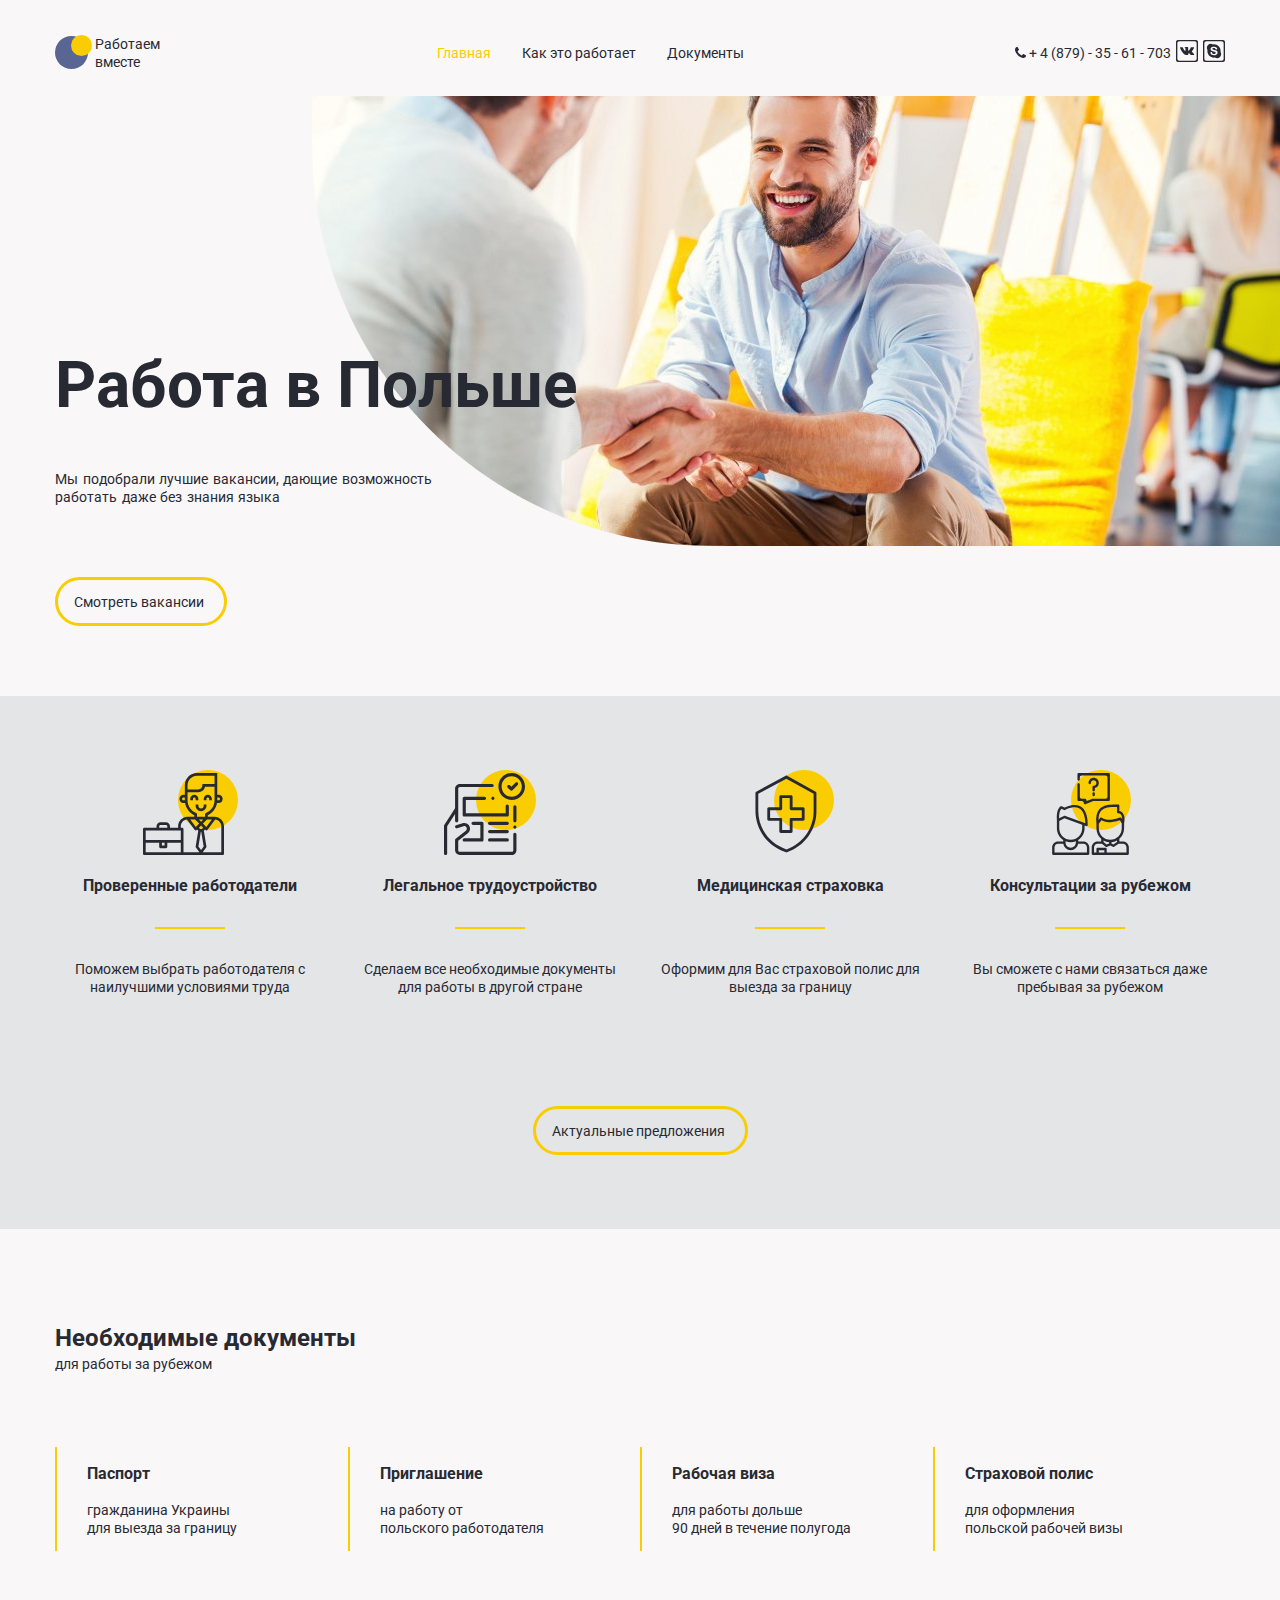
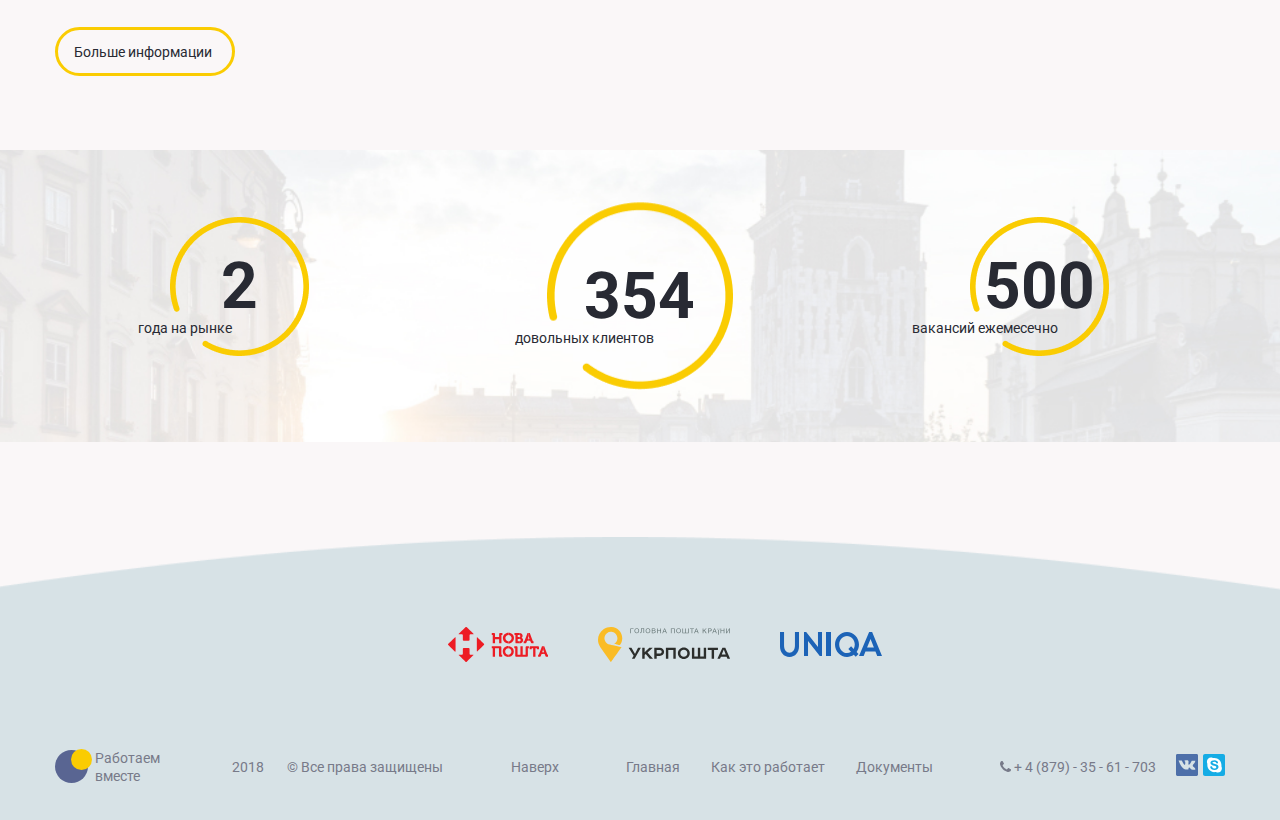
==== commit 503621ba: "fix bugs" ====
--- a/index.html
+++ b/index.html
@@ -35,11 +35,14 @@
 						<li class="ba-menu__list"><a class="ba-current" href="index.html">Главная</a></li>
 						<li class="ba-menu__list"><a href="how-it-works.html">Как это работает</a></li>
 						<li class="ba-menu__list"><a href="documents.html">Документы</a></li>
-						<li class="ba-menu__list"><a href="#">Контакты</a></li>
 					</ul>
 				</div>
 				<div class="ba-socials">
-					<a class="ba-tel" href="#"><i class="fas fa-phone"></i>+ 4 (879) - 35 - 61 - 703</a>
+					<a class="ba-tel" href="#"><svg width="11" height="11" viewBox="0 0 11 11" fill="none" xmlns="http://www.w3.org/2000/svg">
+							<path d="M11 8.6875C11 8.82812 10.974 9.01302 10.9219 9.24219C10.8698 9.46615 10.8151 9.64323 10.7578 9.77344C10.6484 10.0339 10.3307 10.3099 9.80469 10.6016C9.3151 10.8672 8.83073 11 8.35156 11C8.21094 11 8.07292 10.9922 7.9375 10.9766C7.80729 10.9557 7.65885 10.9219 7.49219 10.875C7.32552 10.8281 7.20052 10.7917 7.11719 10.7656C7.03906 10.7344 6.89583 10.6797 6.6875 10.6016C6.47917 10.5234 6.35156 10.4766 6.30469 10.4609C5.79427 10.2786 5.33854 10.0625 4.9375 9.8125C4.27083 9.40104 3.58073 8.84115 2.86719 8.13281C2.15885 7.41927 1.59896 6.72917 1.1875 6.0625C0.9375 5.66146 0.721354 5.20573 0.539063 4.69531C0.523438 4.64844 0.476563 4.52083 0.398438 4.3125C0.320313 4.10417 0.265625 3.96094 0.234375 3.88281C0.208333 3.79948 0.171875 3.67448 0.125 3.50781C0.078125 3.34115 0.0442708 3.19271 0.0234375 3.0625C0.0078125 2.92708 0 2.78906 0 2.64844C0 2.16927 0.132813 1.6849 0.398438 1.19531C0.690104 0.66927 0.966146 0.351562 1.22656 0.242187C1.35677 0.184895 1.53385 0.130208 1.75781 0.0781245C1.98698 0.0260411 2.17188 -5.96046e-07 2.3125 -5.96046e-07C2.38542 -5.96046e-07 2.4401 0.00781194 2.47656 0.023437C2.57031 0.0546872 2.70833 0.252604 2.89063 0.617187C2.94792 0.716145 3.02604 0.85677 3.125 1.03906C3.22396 1.22135 3.3151 1.38802 3.39844 1.53906C3.48177 1.6849 3.5625 1.82292 3.64063 1.95312C3.65625 1.97396 3.70052 2.03906 3.77344 2.14844C3.85156 2.25781 3.90885 2.35156 3.94531 2.42969C3.98177 2.5026 4 2.57552 4 2.64844C4 2.7526 3.92448 2.88281 3.77344 3.03906C3.6276 3.19531 3.46615 3.33854 3.28906 3.46875C3.11719 3.59896 2.95573 3.73698 2.80469 3.88281C2.65885 4.02865 2.58594 4.14844 2.58594 4.24219C2.58594 4.28906 2.59896 4.34896 2.625 4.42187C2.65104 4.48958 2.67188 4.54167 2.6875 4.57812C2.70833 4.61458 2.74479 4.67708 2.79688 4.76562C2.85417 4.85417 2.88542 4.90365 2.89063 4.91406C3.28646 5.6276 3.73958 6.23958 4.25 6.75C4.76042 7.26042 5.3724 7.71354 6.08594 8.10937C6.09635 8.11458 6.14583 8.14583 6.23438 8.20312C6.32292 8.25521 6.38542 8.29167 6.42188 8.3125C6.45833 8.32812 6.51042 8.34896 6.57813 8.375C6.65104 8.40104 6.71094 8.41406 6.75781 8.41406C6.85156 8.41406 6.97135 8.34115 7.11719 8.19531C7.26302 8.04427 7.40104 7.88281 7.53125 7.71094C7.66146 7.53385 7.80469 7.3724 7.96094 7.22656C8.11719 7.07552 8.2474 7 8.35156 7C8.42448 7 8.4974 7.01823 8.57031 7.05469C8.64844 7.09115 8.74219 7.14844 8.85156 7.22656C8.96094 7.29948 9.02604 7.34375 9.04688 7.35937C9.17708 7.4375 9.3151 7.51823 9.46094 7.60156C9.61198 7.6849 9.77865 7.77604 9.96094 7.875C10.1432 7.97396 10.2839 8.05208 10.3828 8.10937C10.7474 8.29167 10.9453 8.42969 10.9766 8.52344C10.9922 8.5599 11 8.61458 11 8.6875Z"
+							 fill="currentColor" />
+						</svg>
+						+ 4 (879) - 35 - 61 - 703</a>
 					<a class="ba-vk" href="#">
 						<svg width="22" height="22" viewBox="0 0 22 22" fill="none" xmlns="http://www.w3.org/2000/svg">
 							<path d="M6.56613 12.518C7.11773 13.2654 7.75154 13.9263 8.57034 14.3939C9.49758 14.9239 10.4959 15.0837 11.5487 15.035C12.0406 15.0114 12.1886 14.8831 12.2113 14.393C12.2265 14.0573 12.2653 13.7224 12.4306 13.4206C12.5931 13.1247 12.8396 13.0687 13.124 13.2528C13.2655 13.3458 13.3848 13.4622 13.4977 13.5868C13.7748 13.8893 14.0431 14.2026 14.3301 14.4951C14.691 14.8626 15.1191 15.0791 15.6562 15.035L17.7371 15.0359C18.072 15.0132 18.2462 14.6027 18.054 14.2277C17.9186 13.966 17.7409 13.7332 17.553 13.5073C17.1278 12.9964 16.6267 12.5611 16.1529 12.0989C15.7258 11.682 15.6987 11.44 16.0418 10.9589C16.4172 10.4333 16.8198 9.92871 17.1981 9.40599C17.5511 8.91765 17.9133 8.43002 18.0981 7.846C18.2164 7.47319 18.1117 7.30894 17.7309 7.24302C17.665 7.23221 17.5964 7.23221 17.5296 7.23221L15.2653 7.22938C14.9864 7.22495 14.833 7.34686 14.7345 7.59404C14.6009 7.92822 14.4637 8.26222 14.3046 8.58365C13.9454 9.31492 13.5436 10.0217 12.9803 10.6194C12.8557 10.751 12.7175 10.9181 12.51 10.8496C12.2509 10.7548 12.1742 10.327 12.1787 10.1826L12.1767 7.56888C12.1264 7.19624 12.0431 7.02915 11.6722 6.95668H9.32039C9.00729 6.95668 8.84924 7.07876 8.68126 7.27456C8.58558 7.38849 8.55563 7.4615 8.75444 7.49942C9.14426 7.57331 9.36557 7.82616 9.42334 8.21722C9.51636 8.84288 9.50998 9.47102 9.45594 10.0985C9.44052 10.2817 9.40898 10.4642 9.33651 10.6357C9.22293 10.9056 9.03866 10.9598 8.79768 10.7938C8.58026 10.6438 8.42682 10.4326 8.27585 10.2205C7.71167 9.42318 7.26214 8.56398 6.89465 7.66101C6.78904 7.40001 6.60582 7.24214 6.32958 7.23753C5.65059 7.22672 4.97088 7.22512 4.291 7.23841C3.88293 7.24568 3.76102 7.44431 3.92812 7.81535C4.66753 9.4611 5.49094 11.0608 6.56613 12.518Z"
@@ -74,8 +77,7 @@
 			<div class="ba-container">
 				<div class="ba-about">
 					<h1 class="ba-about__title">Работа в Польше</h1>
-					<p class="ba-about__desc">Мы подобрали лучшие вакансии, дающие возможность  -работать даже без знания языка</p>
+					<p class="ba-about__desc">Мы подобрали лучшие вакансии, дающие возможность работать даже без знания языка</p>
 					<a class="ba-button" href="#">Смотреть вакансии</a>
 				</div>
 			</div>
@@ -144,8 +146,7 @@
 									 fill="#282A33" />
 								</svg>
 								<h3 class="ba-services__title">Mедицинская страховка</h3>
-								<p>Оформим для Вас страховой полис  -для выезда за границу</p>
+								<p>Оформим для Вас страховой полис для выезда за границу</p>
 							</div>
 						</div>
 						<div class="ba-col-3 ba-medium-6 ba-small">
@@ -178,9 +179,9 @@
 		</section>
 		<section class="ba-document-section">
 			<div class="ba-container">
-				<div class="ba-documents">
-					<h2 class="ba-documents__title">Необходимые документы</h2>
-					<span class="ba-documents__desc">для работы за рубежом</span>
+				<div class="ba-document">
+					<h2 class="ba-document__title">Необходимые документы</h2>
+					<span class="ba-document__desc">для работы за рубежом</span>
 					<div class="ba-row">
 						<div class="ba-col-3 ba-medium-6 ba-small">
 							<h3>Паспорт</h3>
@@ -372,13 +373,15 @@
 						<ul class="ba-menu">
 							<li class="ba-menu__list"><a class="ba-current" href="index.html">Главная</a></li>
 							<li class="ba-menu__list"><a href="how-it-works.html">Как это работает</a></li>
-							<li class="ba-menu__list"><a href="#">Документы</a></li>
-							<li class="ba-menu__list"><a href="#">Контакты</a></li>
-
+							<li class="ba-menu__list"><a href="documents.html">Документы</a></li>
 						</ul>
 					</div>
 					<div class="ba-socials">
-						<a class="ba-tel" href="#"><i class="fas fa-phone"></i>+ 4 (879) - 35 - 61 - 703</a>
+						<a class="ba-tel" href="#"><svg width="11" height="11" viewBox="0 0 11 11" fill="none" xmlns="http://www.w3.org/2000/svg">
+							<path d="M11 8.6875C11 8.82812 10.974 9.01302 10.9219 9.24219C10.8698 9.46615 10.8151 9.64323 10.7578 9.77344C10.6484 10.0339 10.3307 10.3099 9.80469 10.6016C9.3151 10.8672 8.83073 11 8.35156 11C8.21094 11 8.07292 10.9922 7.9375 10.9766C7.80729 10.9557 7.65885 10.9219 7.49219 10.875C7.32552 10.8281 7.20052 10.7917 7.11719 10.7656C7.03906 10.7344 6.89583 10.6797 6.6875 10.6016C6.47917 10.5234 6.35156 10.4766 6.30469 10.4609C5.79427 10.2786 5.33854 10.0625 4.9375 9.8125C4.27083 9.40104 3.58073 8.84115 2.86719 8.13281C2.15885 7.41927 1.59896 6.72917 1.1875 6.0625C0.9375 5.66146 0.721354 5.20573 0.539063 4.69531C0.523438 4.64844 0.476563 4.52083 0.398438 4.3125C0.320313 4.10417 0.265625 3.96094 0.234375 3.88281C0.208333 3.79948 0.171875 3.67448 0.125 3.50781C0.078125 3.34115 0.0442708 3.19271 0.0234375 3.0625C0.0078125 2.92708 0 2.78906 0 2.64844C0 2.16927 0.132813 1.6849 0.398438 1.19531C0.690104 0.66927 0.966146 0.351562 1.22656 0.242187C1.35677 0.184895 1.53385 0.130208 1.75781 0.0781245C1.98698 0.0260411 2.17188 -5.96046e-07 2.3125 -5.96046e-07C2.38542 -5.96046e-07 2.4401 0.00781194 2.47656 0.023437C2.57031 0.0546872 2.70833 0.252604 2.89063 0.617187C2.94792 0.716145 3.02604 0.85677 3.125 1.03906C3.22396 1.22135 3.3151 1.38802 3.39844 1.53906C3.48177 1.6849 3.5625 1.82292 3.64063 1.95312C3.65625 1.97396 3.70052 2.03906 3.77344 2.14844C3.85156 2.25781 3.90885 2.35156 3.94531 2.42969C3.98177 2.5026 4 2.57552 4 2.64844C4 2.7526 3.92448 2.88281 3.77344 3.03906C3.6276 3.19531 3.46615 3.33854 3.28906 3.46875C3.11719 3.59896 2.95573 3.73698 2.80469 3.88281C2.65885 4.02865 2.58594 4.14844 2.58594 4.24219C2.58594 4.28906 2.59896 4.34896 2.625 4.42187C2.65104 4.48958 2.67188 4.54167 2.6875 4.57812C2.70833 4.61458 2.74479 4.67708 2.79688 4.76562C2.85417 4.85417 2.88542 4.90365 2.89063 4.91406C3.28646 5.6276 3.73958 6.23958 4.25 6.75C4.76042 7.26042 5.3724 7.71354 6.08594 8.10937C6.09635 8.11458 6.14583 8.14583 6.23438 8.20312C6.32292 8.25521 6.38542 8.29167 6.42188 8.3125C6.45833 8.32812 6.51042 8.34896 6.57813 8.375C6.65104 8.40104 6.71094 8.41406 6.75781 8.41406C6.85156 8.41406 6.97135 8.34115 7.11719 8.19531C7.26302 8.04427 7.40104 7.88281 7.53125 7.71094C7.66146 7.53385 7.80469 7.3724 7.96094 7.22656C8.11719 7.07552 8.2474 7 8.35156 7C8.42448 7 8.4974 7.01823 8.57031 7.05469C8.64844 7.09115 8.74219 7.14844 8.85156 7.22656C8.96094 7.29948 9.02604 7.34375 9.04688 7.35937C9.17708 7.4375 9.3151 7.51823 9.46094 7.60156C9.61198 7.6849 9.77865 7.77604 9.96094 7.875C10.1432 7.97396 10.2839 8.05208 10.3828 8.10937C10.7474 8.29167 10.9453 8.42969 10.9766 8.52344C10.9922 8.5599 11 8.61458 11 8.6875Z"
+							 fill="currentColor" />
+						</svg>
+						+ 4 (879) - 35 - 61 - 703</a>
 						<a class="ba-vk" href="#">
 							<svg width="22" height="22" viewBox="0 0 22 22" fill="none" xmlns="http://www.w3.org/2000/svg">
 								<g clip-path="url(#clip0)">
--- a/css/style.css
+++ b/css/style.css
@@ -648,14 +648,6 @@
   margin-left: 5px;
 }
 
-.ba-nav .ba-socials .ba-tel {
-  color: #FACC02;
-}
-
-.ba-nav .ba-socials .ba-tel:hover {
-  text-decoration: underline;
-}
-
 .ba-menu {
   display: -webkit-box;
   display: -ms-flexbox;
@@ -663,7 +655,7 @@
 }
 
 .ba-menu__list + .ba-menu__list {
-  margin-left: 41px;
+  margin-left: 31px;
 }
 
 .ba-menu a:hover {
@@ -718,26 +710,26 @@
   text-align: center;
 }
 
-.ba-documents {
-  padding: 74px 0 95px;
-}
-
-.ba-documents__title {
+.ba-document {
+  padding: 74px 0;
+}
+
+.ba-document__title {
   font-size: 24px;
   margin-bottom: 0;
 }
 
-.ba-documents__desc {
+.ba-document__desc {
   margin-bottom: 74px;
   display: block;
 }
 
-.ba-documents .ba-row {
+.ba-document .ba-row {
   padding-left: 30px;
   margin-bottom: 76px;
 }
 
-.ba-documents .ba-col-3 {
+.ba-document .ba-col-3 {
   border-left: 2px solid #FACC02;
 }
 
@@ -790,9 +782,13 @@
   top: -15px;
 }
 
+.ba-tel:hover {
+  color: #FACC02;
+}
+
 .ba-footer {
   margin-top: 95px;
-  background: url("../img/Rectangle.png") no-repeat;
+  background: url("../img/Rectangle.png") no-repeat 50%;
   background-color: #FAF7F8;
   background-size: cover;
   padding: 90px 0 30px;
@@ -812,11 +808,11 @@
 
 .ba-footer .ba-partners__block {
   margin-left: 50px;
-  margin-bottom: 80px;
-}
-
-.ba-footer .fa-phone {
-  margin-right: 8px;
+  margin-bottom: 78px;
+}
+
+.ba-footer .ba-tel a {
+  color: #777A89;
 }
 
 .ba-copy__info {
@@ -824,19 +820,27 @@
 }
 
 .ba-back-top :hover {
-  color: #FACC02;
-}
-
-.ba-nav--footer {
+  color: #fff;
+}
+
+.ba-nav--footer .ba-copy, .ba-nav--footer .ba-logo__text, .ba-nav--footer .ba-tel {
   color: #777A89;
 }
 
-.ba-nav--footer a {
+.ba-nav--footer .ba-menu a, .ba-nav--footer .ba-back-top a {
   color: #777A89;
 }
 
+.ba-nav--footer .ba-menu a:hover, .ba-nav--footer .ba-back-top a:hover {
+  color: #fff;
+}
+
 .ba-nav--footer .ba-tel:hover {
-  color: #777A89;
+  color: #fff;
+}
+
+.ba-nav--footer .ba-tel {
+  margin-right: 15px;
 }
 
 .ba-current {
@@ -844,7 +848,7 @@
 }
 
 .ba-works-section {
-  background: url(../img/bg-2.png) no-repeat 100%;
+  background: url(../img/bg-2.png) no-repeat 50%;
   background-color: #FAF7F8;
   background-size: cover;
   margin-bottom: 140px;
@@ -869,9 +873,10 @@
 }
 
 .ba-documents-section {
-  background: url(../img/bg-3.png) no-repeat 100% 0%;
+  background: url(../img/bg-3.png) no-repeat 50%;
   background-color: #FAF7F8;
-  background-size: contain;
+  background-size: cover;
+  margin-bottom: 74px;
 }
 
 .ba-documents {
@@ -883,7 +888,7 @@
 }
 
 .ba-documents__desc {
-  max-width: 450px;
+  max-width: 318px;
   word-spacing: 1.6px;
   margin-bottom: 70px;
 }
@@ -1004,11 +1009,9 @@
   .ba-about__desc {
     max-width: 250px;
   }
-  .ba-medium-6 + .ba-medium-6 {
-    margin: 20px 0;
-  }
   .ba-medium-6 {
     width: 50%;
+    margin: 30px 0;
   }
   .ba-medium-12 {
     width: 100%;
@@ -1030,6 +1033,50 @@
   }
   .ba-medium-12 {
     width: 100%;
+  }
+  .ba-footer .ba-tel {
+    display: none;
+  }
+  .ba-footer-menu {
+    display: none;
+  }
+  .ba-socials {
+    display: none;
+  }
+  .ba-socials .ba-tel, .ba-socials .ba-vk, .ba-socials .ba-skype {
+    display: none;
+  }
+}
+
+@media screen and (max-width: 505px) {
+  .ba-works-section {
+    background-position: 49%;
+  }
+  .ba-works-section .ba-button {
+    background-color: #fff;
+  }
+  .ba-works-section .ba-button:hover {
+    background-color: #FACC02;
+  }
+  .ba-small {
+    width: 100%;
+  }
+  .ba-nav {
+    display: -webkit-box;
+    display: -ms-flexbox;
+    display: flex;
+    -webkit-box-pack: justify;
+    -ms-flex-pack: justify;
+    justify-content: space-between;
+  }
+  .ba-copy {
+    display: none;
+  }
+  .ba-medium-12 {
+    width: 100%;
+  }
+  .ba-footer {
+    padding: 10px 0 15px;
   }
   .ba-footer .ba-partners {
     display: -webkit-box;
@@ -1046,32 +1093,15 @@
     text-align: center;
     width: 100%;
   }
+  .ba-footer .ba-partners__block + .ba-partners__block {
+    margin-left: 10px;
+  }
   .ba-footer .ba-partners__block {
     width: 30%;
-    margin: 20px;
-  }
-  .ba-footer .ba-tel {
-    display: none;
-  }
-}
-
-@media screen and (max-width: 505px) {
-  .ba-small {
-    width: 100%;
-  }
-  .ba-nav {
-    display: -webkit-box;
-    display: -ms-flexbox;
-    display: flex;
-    -webkit-box-pack: justify;
-    -ms-flex-pack: justify;
-    justify-content: space-between;
-  }
-  .ba-copy {
-    display: none;
-  }
-  .ba-medium-12 {
-    width: 100%;
+    margin: 0 0 20px;
+  }
+  .ba-footer .ba-partners__block svg {
+    width: 80px;
   }
   .ba-footer-menu {
     display: none;
@@ -1079,14 +1109,12 @@
   .ba-footer .ba-socials {
     display: none;
   }
-  .ba-socials {
+  .ba-footer .ba-socials .ba-tel, .ba-footer .ba-socials .ba-vk, .ba-footer .ba-socials .ba-skype {
     display: none;
   }
-  .ba-socials .ba-tel, .ba-socials .ba-vk, .ba-socials .ba-skype {
-    display: none;
-  }
   .ba-about-section {
-    background-position: 25% 0%;
+    background: url(../img/mobile-bg-1.png) no-repeat 50%;
+    background-size: cover;
   }
   .ba-about-section .ba-button {
     background-color: #FAF7F8;
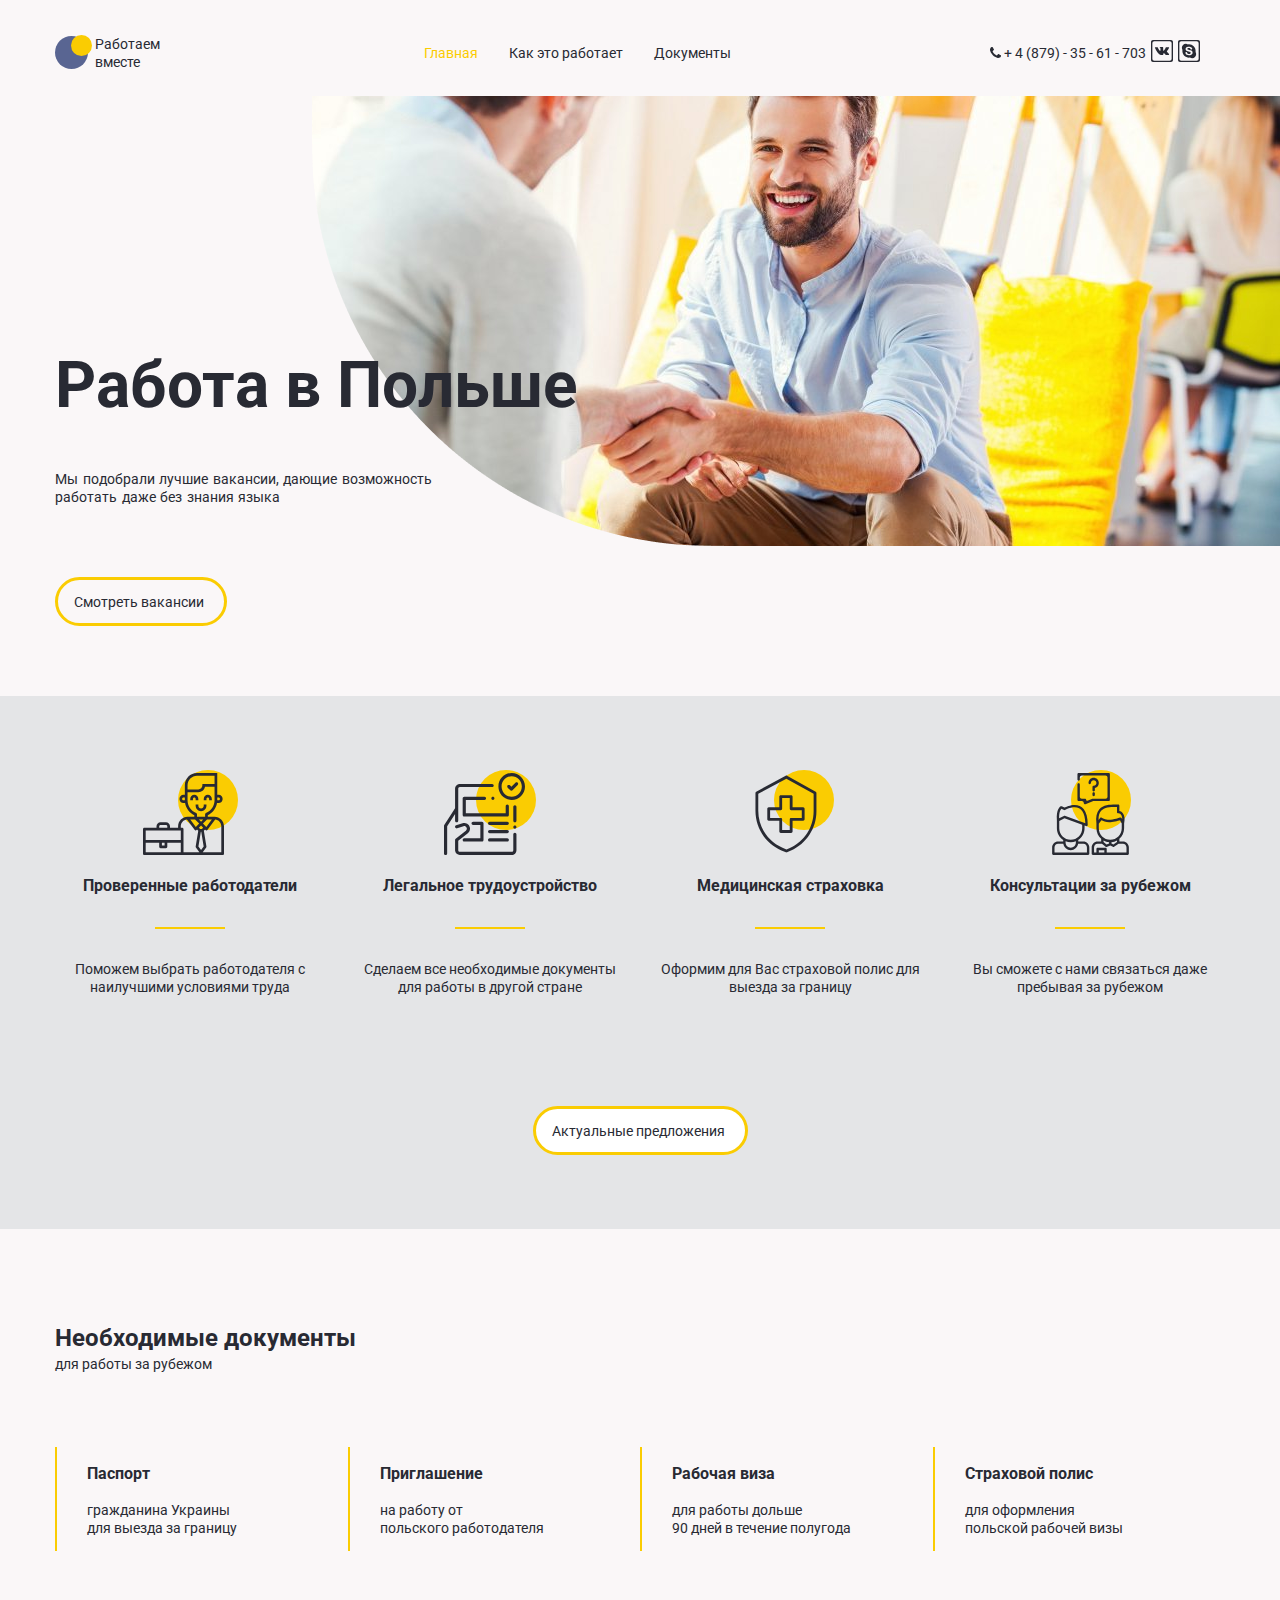
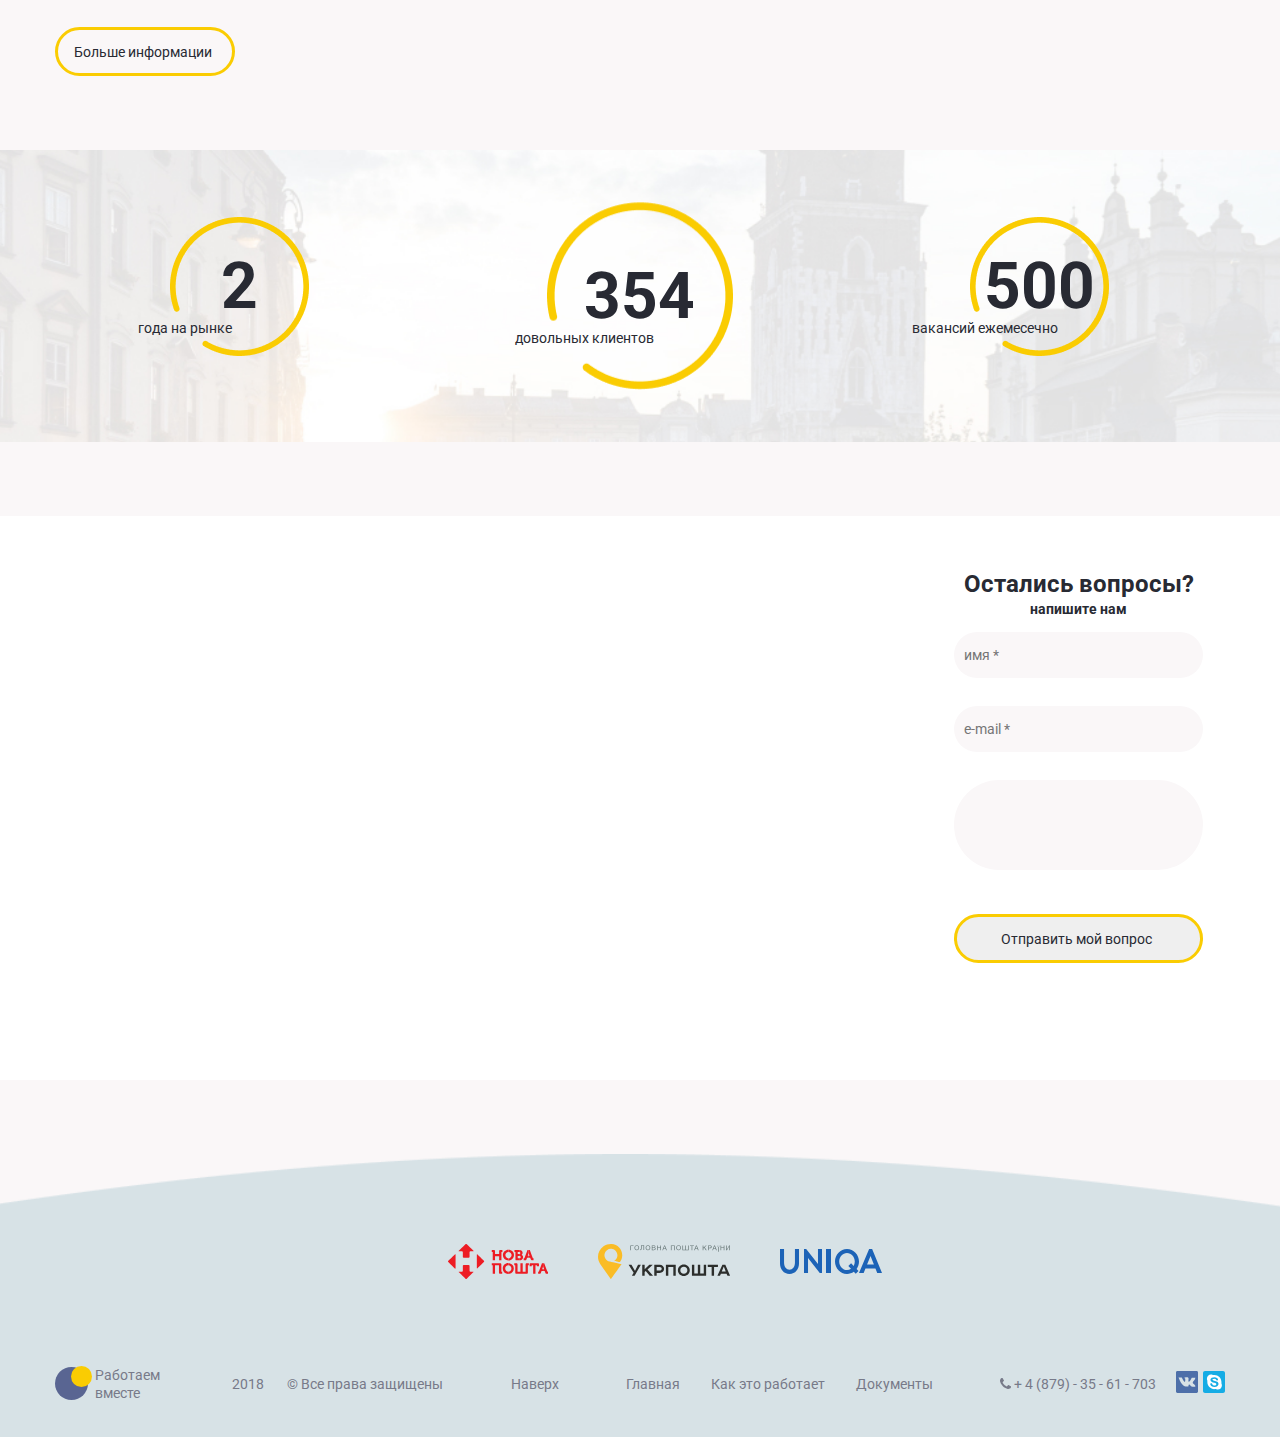
==== commit bbb16cac: "add maps and form" ====
--- a/index.html
+++ b/index.html
@@ -38,12 +38,12 @@
 					</ul>
 				</div>
 				<div class="ba-socials">
-					<a class="ba-tel" href="#"><svg width="11" height="11" viewBox="0 0 11 11" fill="none" xmlns="http://www.w3.org/2000/svg">
+					<a class="ba-tel" href="tel:+48793561703"><svg width="11" height="11" viewBox="0 0 11 11" fill="none" xmlns="http://www.w3.org/2000/svg">
 							<path d="M11 8.6875C11 8.82812 10.974 9.01302 10.9219 9.24219C10.8698 9.46615 10.8151 9.64323 10.7578 9.77344C10.6484 10.0339 10.3307 10.3099 9.80469 10.6016C9.3151 10.8672 8.83073 11 8.35156 11C8.21094 11 8.07292 10.9922 7.9375 10.9766C7.80729 10.9557 7.65885 10.9219 7.49219 10.875C7.32552 10.8281 7.20052 10.7917 7.11719 10.7656C7.03906 10.7344 6.89583 10.6797 6.6875 10.6016C6.47917 10.5234 6.35156 10.4766 6.30469 10.4609C5.79427 10.2786 5.33854 10.0625 4.9375 9.8125C4.27083 9.40104 3.58073 8.84115 2.86719 8.13281C2.15885 7.41927 1.59896 6.72917 1.1875 6.0625C0.9375 5.66146 0.721354 5.20573 0.539063 4.69531C0.523438 4.64844 0.476563 4.52083 0.398438 4.3125C0.320313 4.10417 0.265625 3.96094 0.234375 3.88281C0.208333 3.79948 0.171875 3.67448 0.125 3.50781C0.078125 3.34115 0.0442708 3.19271 0.0234375 3.0625C0.0078125 2.92708 0 2.78906 0 2.64844C0 2.16927 0.132813 1.6849 0.398438 1.19531C0.690104 0.66927 0.966146 0.351562 1.22656 0.242187C1.35677 0.184895 1.53385 0.130208 1.75781 0.0781245C1.98698 0.0260411 2.17188 -5.96046e-07 2.3125 -5.96046e-07C2.38542 -5.96046e-07 2.4401 0.00781194 2.47656 0.023437C2.57031 0.0546872 2.70833 0.252604 2.89063 0.617187C2.94792 0.716145 3.02604 0.85677 3.125 1.03906C3.22396 1.22135 3.3151 1.38802 3.39844 1.53906C3.48177 1.6849 3.5625 1.82292 3.64063 1.95312C3.65625 1.97396 3.70052 2.03906 3.77344 2.14844C3.85156 2.25781 3.90885 2.35156 3.94531 2.42969C3.98177 2.5026 4 2.57552 4 2.64844C4 2.7526 3.92448 2.88281 3.77344 3.03906C3.6276 3.19531 3.46615 3.33854 3.28906 3.46875C3.11719 3.59896 2.95573 3.73698 2.80469 3.88281C2.65885 4.02865 2.58594 4.14844 2.58594 4.24219C2.58594 4.28906 2.59896 4.34896 2.625 4.42187C2.65104 4.48958 2.67188 4.54167 2.6875 4.57812C2.70833 4.61458 2.74479 4.67708 2.79688 4.76562C2.85417 4.85417 2.88542 4.90365 2.89063 4.91406C3.28646 5.6276 3.73958 6.23958 4.25 6.75C4.76042 7.26042 5.3724 7.71354 6.08594 8.10937C6.09635 8.11458 6.14583 8.14583 6.23438 8.20312C6.32292 8.25521 6.38542 8.29167 6.42188 8.3125C6.45833 8.32812 6.51042 8.34896 6.57813 8.375C6.65104 8.40104 6.71094 8.41406 6.75781 8.41406C6.85156 8.41406 6.97135 8.34115 7.11719 8.19531C7.26302 8.04427 7.40104 7.88281 7.53125 7.71094C7.66146 7.53385 7.80469 7.3724 7.96094 7.22656C8.11719 7.07552 8.2474 7 8.35156 7C8.42448 7 8.4974 7.01823 8.57031 7.05469C8.64844 7.09115 8.74219 7.14844 8.85156 7.22656C8.96094 7.29948 9.02604 7.34375 9.04688 7.35937C9.17708 7.4375 9.3151 7.51823 9.46094 7.60156C9.61198 7.6849 9.77865 7.77604 9.96094 7.875C10.1432 7.97396 10.2839 8.05208 10.3828 8.10937C10.7474 8.29167 10.9453 8.42969 10.9766 8.52344C10.9922 8.5599 11 8.61458 11 8.6875Z"
 							 fill="currentColor" />
 						</svg>
 						+ 4 (879) - 35 - 61 - 703</a>
-					<a class="ba-vk" href="#">
+					<a class="ba-vk" href="https://vk.com/id353152479" target="_blank">
 						<svg width="22" height="22" viewBox="0 0 22 22" fill="none" xmlns="http://www.w3.org/2000/svg">
 							<path d="M6.56613 12.518C7.11773 13.2654 7.75154 13.9263 8.57034 14.3939C9.49758 14.9239 10.4959 15.0837 11.5487 15.035C12.0406 15.0114 12.1886 14.8831 12.2113 14.393C12.2265 14.0573 12.2653 13.7224 12.4306 13.4206C12.5931 13.1247 12.8396 13.0687 13.124 13.2528C13.2655 13.3458 13.3848 13.4622 13.4977 13.5868C13.7748 13.8893 14.0431 14.2026 14.3301 14.4951C14.691 14.8626 15.1191 15.0791 15.6562 15.035L17.7371 15.0359C18.072 15.0132 18.2462 14.6027 18.054 14.2277C17.9186 13.966 17.7409 13.7332 17.553 13.5073C17.1278 12.9964 16.6267 12.5611 16.1529 12.0989C15.7258 11.682 15.6987 11.44 16.0418 10.9589C16.4172 10.4333 16.8198 9.92871 17.1981 9.40599C17.5511 8.91765 17.9133 8.43002 18.0981 7.846C18.2164 7.47319 18.1117 7.30894 17.7309 7.24302C17.665 7.23221 17.5964 7.23221 17.5296 7.23221L15.2653 7.22938C14.9864 7.22495 14.833 7.34686 14.7345 7.59404C14.6009 7.92822 14.4637 8.26222 14.3046 8.58365C13.9454 9.31492 13.5436 10.0217 12.9803 10.6194C12.8557 10.751 12.7175 10.9181 12.51 10.8496C12.2509 10.7548 12.1742 10.327 12.1787 10.1826L12.1767 7.56888C12.1264 7.19624 12.0431 7.02915 11.6722 6.95668H9.32039C9.00729 6.95668 8.84924 7.07876 8.68126 7.27456C8.58558 7.38849 8.55563 7.4615 8.75444 7.49942C9.14426 7.57331 9.36557 7.82616 9.42334 8.21722C9.51636 8.84288 9.50998 9.47102 9.45594 10.0985C9.44052 10.2817 9.40898 10.4642 9.33651 10.6357C9.22293 10.9056 9.03866 10.9598 8.79768 10.7938C8.58026 10.6438 8.42682 10.4326 8.27585 10.2205C7.71167 9.42318 7.26214 8.56398 6.89465 7.66101C6.78904 7.40001 6.60582 7.24214 6.32958 7.23753C5.65059 7.22672 4.97088 7.22512 4.291 7.23841C3.88293 7.24568 3.76102 7.44431 3.92812 7.81535C4.66753 9.4611 5.49094 11.0608 6.56613 12.518Z"
 							 fill="currentColor" />
@@ -51,12 +51,18 @@
 							 fill="currentColor" />
 						</svg>
 					</a>
-					<a class="ba-skype" href="#">
-						<svg width="22" height="22" viewBox="0 0 22 22" fill="none" xmlns="http://www.w3.org/2000/svg">
+					<a class="ba-skype" href="skype:anasko_buzok" target="_blank">
+						<svg class="ba-icon" width="22" height="22" viewBox="0 0 22 22" fill="none" xmlns="http://www.w3.org/2000/svg">
 							<path d="M4.37128 11C4.37128 14.6613 7.33869 17.6289 10.9991 17.6289C11.3512 17.6289 11.6969 17.6018 12.0341 17.5481C12.6457 17.925 13.366 18.1443 14.1379 18.1443C16.3504 18.1443 18.1443 16.3505 18.1443 14.1382C18.1443 13.366 17.9257 12.6457 17.5474 12.0341C17.6009 11.6969 17.6287 11.3521 17.6287 11C17.6287 7.338 14.6613 4.37041 11 4.37041C10.6481 4.37041 10.3022 4.39911 9.96501 4.45191C9.35424 4.07432 8.63396 3.85567 7.86211 3.85567C5.64953 3.85567 3.85565 5.64866 3.85565 7.86195C3.85565 8.63397 4.07431 9.35336 4.4519 9.96574C4.3998 10.3038 4.37128 10.6474 4.37128 11ZM12.4675 12.1854C12.2906 12.0171 12.0628 11.8893 11.78 11.8007C11.4961 11.71 11.1146 11.6149 10.6373 11.514C9.99602 11.3744 9.45966 11.2117 9.02484 11.0239C8.58983 10.8365 8.24325 10.5799 7.98668 10.2549C7.7294 9.92799 7.60146 9.52099 7.60146 9.03867C7.60146 8.57904 7.73719 8.16743 8.00776 7.81003C8.27904 7.45104 8.67134 7.17604 9.18218 6.98521C9.69143 6.79384 10.2916 6.69834 10.9791 6.69834C11.5278 6.69834 12.0039 6.76124 12.4062 6.88829C12.807 7.01551 13.1419 7.18366 13.4085 7.39452C13.6745 7.60556 13.8707 7.82722 13.9938 8.06058C14.1178 8.29376 14.1798 8.52252 14.1798 8.74489C14.1798 8.95203 14.0999 9.14038 13.9435 9.30464C13.7868 9.46978 13.5868 9.55341 13.3534 9.5527C13.1426 9.5527 12.9776 9.50469 12.8628 9.40174C12.7512 9.30162 12.634 9.14357 12.507 8.92244C12.3465 8.61483 12.1549 8.37456 11.9317 8.20251C11.7141 8.03418 11.3558 7.94647 10.8565 7.94718C10.3945 7.94718 10.0256 8.04198 9.74654 8.22643C9.46587 8.41408 9.33173 8.63113 9.33102 8.88611C9.33173 9.04594 9.37745 9.18078 9.46976 9.29542C9.5635 9.41166 9.69462 9.51248 9.86206 9.59789C10.03 9.68365 10.2009 9.75045 10.372 9.79865C10.5457 9.84755 10.8341 9.91878 11.2341 10.0125C11.7357 10.1211 12.1914 10.242 12.6007 10.3738C13.0093 10.5063 13.3573 10.6662 13.6458 10.8559C13.9357 11.0459 14.1628 11.2878 14.3248 11.5799C14.4876 11.8723 14.5681 12.2297 14.5681 12.6498C14.569 13.1568 14.4279 13.6118 14.1472 14.0151C13.8666 14.4189 13.455 14.7345 12.9163 14.9607C12.3769 15.1888 11.7396 15.3018 11.0032 15.3018C10.1208 15.3018 9.39074 15.1477 8.8138 14.8351C8.40467 14.6119 8.07191 14.3128 7.81693 13.9391C7.56036 13.5654 7.43101 13.1995 7.43101 12.8421C7.43101 12.6321 7.51163 12.4491 7.66738 12.2995C7.82561 12.1491 8.02849 12.0738 8.26894 12.0738C8.4658 12.0738 8.63413 12.1328 8.77199 12.2506C8.9086 12.3677 9.02324 12.5382 9.11627 12.763C9.22861 13.0242 9.35105 13.2422 9.48075 13.4158C9.60939 13.5879 9.79066 13.7312 10.0256 13.8436C10.2583 13.9561 10.5675 14.0119 10.9544 14.0119C11.4846 14.0119 11.9125 13.898 12.2396 13.6715C12.569 13.4436 12.7272 13.1662 12.7272 12.8306C12.7271 12.5628 12.6418 12.3505 12.4675 12.1854Z"
 							 fill="currentColor" />
 							<path d="M2 0C0.89543 0 0 0.895431 0 2V20C0 21.1046 0.895431 22 2 22H20C21.1046 22 22 21.1046 22 20V2C22 0.89543 21.1046 0 20 0H2ZM20.6392 18.6392C20.6392 19.7437 19.7437 20.6392 18.6392 20.6392H3.36082C2.25625 20.6392 1.36082 19.7437 1.36082 18.6392V3.36082C1.36082 2.25625 2.25626 1.36082 3.36082 1.36082H18.6392C19.7437 1.36082 20.6392 2.25626 20.6392 3.36082V18.6392Z"
 							 fill="currentColor" />
+						</svg>
+						<svg class="ba-icon-hover" width="22" height="22" viewBox="0 0 22 22" fill="none" xmlns="http://www.w3.org/2000/svg">
+							<path d="M20 0H2C0.895431 0 0 0.89543 0 2V20C0 21.1046 0.89543 22 2 22H20C21.1046 22 22 21.1046 22 20V2C22 0.895431 21.1046 0 20 0Z"
+							 fill="#15ACE5" />
+							<path d="M18.6506 13.1009C18.4865 12.6431 18.3945 12.1557 18.4362 11.6712C18.4535 11.4702 18.4624 11.2668 18.4624 11.0613C18.4624 7.15984 15.2996 3.99702 11.3981 3.99702C11.1926 3.99702 10.9892 4.00589 10.7883 4.02319C10.3037 4.06491 9.81631 3.97292 9.35846 3.80881C8.92944 3.65503 8.46725 3.57104 7.98528 3.57104C5.7333 3.57104 3.90771 5.39663 3.90771 7.64861C3.90771 8.13058 3.99171 8.59276 4.14549 9.02177C4.30961 9.4796 4.40158 9.96694 4.35986 10.4515C4.34256 10.6525 4.33369 10.8559 4.33369 11.0613C4.33369 14.9629 7.49651 18.1257 11.398 18.1257C11.6035 18.1257 11.8069 18.1168 12.0078 18.0995C12.4924 18.0578 12.9798 18.1498 13.4376 18.3139C13.8666 18.4677 14.3288 18.5517 14.8108 18.5517C17.0627 18.5517 18.8883 16.7261 18.8883 14.4741C18.8884 13.9921 18.8044 13.53 18.6506 13.1009ZM11.5323 15.9128C9.02202 15.9128 7.76689 14.9715 7.3807 13.7888C6.9945 12.6061 7.8393 12.2682 8.10481 12.244C8.37032 12.2199 8.93353 12.2842 9.09443 12.775C9.2617 13.2851 9.81854 14.2957 11.0254 14.4163C12.2322 14.537 13.0288 13.9819 13.2701 13.4026C13.5115 12.8233 13.077 12.0268 11.2185 11.7613C9.35993 11.4958 7.42897 10.6751 7.42897 8.81656C7.42897 6.958 9.55303 6.20975 11.5805 6.20975C13.6081 6.20975 14.636 7.35486 14.8632 7.8028C15.1448 8.35795 15.0482 9.28293 14.3804 9.44412C13.6805 9.61308 13.3184 9.22689 12.8115 8.28554C12.2874 7.31209 10.422 7.56143 9.7944 8.11658C9.16684 8.67173 9.3358 9.46826 11.9426 9.97513C14.5494 10.482 15.5149 11.4234 15.5149 12.8957C15.5149 14.3681 14.0425 15.9128 11.5323 15.9128Z"
+							 fill="white" />
 						</svg>
 					</a>
 					<div class="ba-burger">
@@ -78,6 +84,7 @@
 				<div class="ba-about">
 					<h1 class="ba-about__title">Работа в Польше</h1>
 					<p class="ba-about__desc">Мы подобрали лучшие вакансии, дающие возможность работать даже без знания языка</p>
+					<p class="ba-about__mobile">Мы подобрали для Вас лучшие вакансии</p>
 					<a class="ba-button" href="#">Смотреть вакансии</a>
 				</div>
 			</div>
@@ -236,118 +243,143 @@
 				</div>
 			</div>
 		</section>
+		<section class="ba-map">
+			<div class="ba-row">
+				<div class="ba-col-8 ba-medium-12">
+					<iframe src="https://snazzymaps.com/embed/117692" height="560" style="width:100%; border:none"></iframe>
+				</div>
+				<div class="ba-col-4 ba-medium-12">
+					<form action="#" method="post">
+						<div class="ba-form">
+							<h2 class="ba-form__title">Остались вопросы?</h2>
+							<p class="ba-form__desc">напишите нам</p>
+							<input required type="text" placeholder="имя *">
+							<input required type="email" placeholder="e-mail *">
+							<textarea required></textarea>
+							<button type="submit" class="ba-button">Отправить мой вопрос</button>
+						</div>
+					</form>
+				</div>
+			</div>
+		</section>
 		<footer class="ba-footer">
 			<div class="ba-container">
 				<div class="ba-partners">
 					<div class="ba-partners__block">
-						<svg width="100" height="35" viewBox="0 0 100 35" fill="none" xmlns="http://www.w3.org/2000/svg">
-							<path fill-rule="evenodd" clip-rule="evenodd" d="M43.775 5.9375C43.775 5.9375 43.775 5.9375 45.8783 5.9375C46.6447 5.9375 47.0308 6.30858 47.0308 7.14634C47.0308 7.14634 47.0308 7.14633 47.0308 10.115C47.0308 10.115 47.0308 10.115 51.151 10.115C51.151 10.115 51.151 10.115 51.151 7.14634C51.151 6.30858 51.5314 5.9375 52.3957 5.9375C52.3957 5.9375 52.3957 5.9375 54.4069 5.9375C54.4069 5.9375 54.4069 5.9375 54.4069 7.8885C54.4069 7.8885 54.4069 7.8885 53.5483 7.8885L53.4503 7.98409C53.4503 7.98409 53.4503 7.98409 53.4503 16.3391C53.4503 16.3391 53.4503 16.3391 51.151 16.3391C51.151 16.3391 51.151 16.3391 51.151 12.1616C51.151 12.1616 51.151 12.1616 47.0308 12.1616C47.0308 12.1616 47.0308 12.1616 47.0308 16.3391C47.0308 16.3391 47.0308 16.3391 44.7316 16.3391C44.7316 16.3391 44.7316 16.3391 44.7316 7.98409C44.7316 7.98409 44.7316 7.8885 44.6336 7.8885C44.6336 7.8885 44.6336 7.8885 43.775 7.8885C43.775 7.8885 43.775 7.8885 43.775 5.9375Z"
-							 fill="#ED1C24" />
-							<path fill-rule="evenodd" clip-rule="evenodd" d="M60.4402 5.75195L60.4921 5.75757V7.89974L60.4402 7.8885C58.7172 7.8885 57.3746 9.28288 57.3746 11.0483C57.3746 12.9038 58.7172 14.3881 60.4402 14.3881L60.4921 14.3769V16.519L60.4402 16.5246C57.3746 16.5246 54.8852 14.1126 54.8852 11.0483C54.8852 8.07404 57.3746 5.75195 60.4402 5.75195Z"
-							 fill="#ED1C24" />
-							<path fill-rule="evenodd" clip-rule="evenodd" d="M60.4921 5.75757L61.5581 5.85878C64.0879 6.34231 65.9953 8.44512 65.9953 11.0483C65.9953 13.7246 64.0879 15.9118 61.5581 16.4122L60.4921 16.519V14.3768L61.6619 14.1295C62.7913 13.6234 63.6038 12.4371 63.6038 11.0483C63.6038 9.72143 62.7913 8.60817 61.6619 8.13588L60.4921 7.89974V5.75757Z"
-							 fill="#ED1C24" />
-							<path fill-rule="evenodd" clip-rule="evenodd" d="M66.4736 5.9375C66.4736 5.9375 66.4736 5.9375 69.6833 5.9375H71.2162V7.8885H71.0721C70.882 7.8885 70.4959 7.8885 69.7294 7.8885C69.7294 7.8885 69.7294 7.8885 69.7294 10.0251C69.7294 10.0251 69.7294 10.0251 70.3806 10.0251H71.2162V11.8805H70.7264C70.4843 11.8805 70.1616 11.8805 69.7294 11.8805C69.7294 11.8805 69.7294 11.8805 69.7294 14.2026C69.7294 14.2981 69.7294 14.2981 69.8274 14.2981C69.8274 14.2981 69.8274 14.2981 70.5132 14.2981H71.2162V16.3391H71.0145C70.6687 16.3391 69.9715 16.3391 68.5827 16.3391C67.8163 16.3391 67.436 15.968 67.436 15.1303V7.8885C67.436 7.8885 67.436 7.8885 66.4736 7.8885C66.4736 7.8885 66.4736 7.8885 66.4736 5.9375Z"
-							 fill="#ED1C24" />
-							<path fill-rule="evenodd" clip-rule="evenodd" d="M71.2162 5.9375H71.2623C73.3714 5.9375 74.6161 7.05076 74.6161 8.72626C74.6161 9.74393 74.1378 10.3961 73.6595 10.8628C74.5239 11.2339 75.0944 12.1616 75.0944 13.1793C75.0944 15.1303 73.5615 16.3391 71.3602 16.3391C71.3602 16.3391 71.3602 16.3391 71.3199 16.3391H71.2162V14.2981H71.4524C72.2188 14.2981 72.7029 13.8315 72.7029 13.0893C72.7029 12.3471 72.2188 11.8805 71.4524 11.8805C71.4524 11.8805 71.4524 11.8805 71.2392 11.8805H71.2162V10.0251H71.2623C71.9365 10.0251 72.3168 9.55838 72.3168 8.9118C72.3168 8.25959 71.9365 7.8885 71.2623 7.8885C71.2623 7.8885 71.2623 7.8885 71.2392 7.8885H71.2162V5.9375Z"
-							 fill="#ED1C24" />
-							<path fill-rule="evenodd" clip-rule="evenodd" d="M79.5026 5.9375C79.5026 5.9375 79.5026 5.9375 80.4707 5.9375H80.6494V8.9118C80.5572 9.09734 80.4592 9.37284 80.4592 9.65397C80.4592 9.65397 80.4592 9.65397 79.6928 11.7905C79.6928 11.7905 79.6928 11.7905 80.5053 11.7905H80.6494V13.7359H80.1308C79.8369 13.7359 79.5026 13.7359 79.1223 13.7359C79.1223 13.7359 79.1223 13.7359 78.4481 15.4114C78.2579 16.058 77.8776 16.3391 77.1112 16.3391C77.1112 16.3391 77.1112 16.3391 75.6706 16.3391C75.6706 16.3391 75.6706 16.3391 75.6706 14.2981C75.6706 14.2981 75.6706 14.2981 76.1489 14.2981C76.3448 14.2981 76.3448 14.2981 76.437 14.2026C76.437 14.2026 76.437 14.2026 79.5026 5.9375Z"
-							 fill="#ED1C24" />
-							<path fill-rule="evenodd" clip-rule="evenodd" d="M80.6494 5.9375H81.8019C81.8019 5.9375 81.8019 5.9375 84.8676 14.2026C84.9598 14.2981 84.9598 14.2981 85.1499 14.2981C85.1499 14.2981 85.1499 14.2981 85.536 14.2981C85.536 14.2981 85.536 14.2981 85.536 16.3391C85.536 16.3391 85.536 16.3391 84.1933 16.3391C83.4269 16.3391 83.0466 16.058 82.8507 15.3158C82.8507 15.3158 82.8507 15.3158 82.1822 13.7359C82.1822 13.7359 82.1822 13.7359 80.8914 13.7359H80.6494V11.7905H81.606C81.606 11.7905 81.606 11.7905 80.8453 9.65397C80.8453 9.37284 80.7474 9.09734 80.6494 8.9118V5.9375Z"
-							 fill="#ED1C24" />
-							<path fill-rule="evenodd" clip-rule="evenodd" d="M43.775 19.3077C43.775 19.3077 43.775 19.3077 52.1076 19.3077C52.874 19.3077 53.3523 19.6788 53.3523 20.5166C53.3523 20.5166 53.3523 20.5166 53.3523 27.5728C53.3523 27.6628 53.3523 27.6628 53.4503 27.6628C53.4503 27.6628 53.4503 27.6628 54.2167 27.6628C54.2167 27.6628 54.2167 27.6628 54.2167 29.7093C54.2167 29.7093 54.2167 29.7093 52.2056 29.7093C51.3412 29.7093 50.9609 29.3383 50.9609 28.5005C50.9609 28.5005 50.9609 28.5005 50.9609 21.3543C50.9609 21.3543 50.9609 21.2587 50.8629 21.2587C50.8629 21.2587 50.8629 21.2587 47.0308 21.2587C47.0308 21.2587 47.0308 21.2587 47.0308 29.7093C47.0308 29.7093 47.0308 29.7093 44.7316 29.7093C44.7316 29.7093 44.7316 29.7093 44.7316 21.2587C44.7316 21.2587 44.7316 21.2587 43.775 21.2587C43.775 21.2587 43.775 21.2587 43.775 19.3077Z"
-							 fill="#ED1C24" />
-							<path fill-rule="evenodd" clip-rule="evenodd" d="M60.2502 19.1223L60.2963 19.1279V21.2701L60.2502 21.2589C58.5214 21.2589 57.1845 22.6532 57.1845 24.4187C57.1845 26.2741 58.5214 27.7585 60.2502 27.7585L60.2963 27.7472V29.8894L60.2502 29.895C57.1845 29.895 54.7873 27.4773 54.7873 24.4187C54.7873 21.4444 57.1845 19.1223 60.2502 19.1223Z"
-							 fill="#ED1C24" />
-							<path fill-rule="evenodd" clip-rule="evenodd" d="M60.2962 19.1278L61.3968 19.229C63.9727 19.7125 65.8052 21.8154 65.8052 24.4186C65.8052 27.0949 63.9727 29.282 61.3968 29.7824L60.2962 29.8892V27.7471L61.5121 27.4997C62.6588 26.9937 63.4137 25.8073 63.4137 24.4186C63.4137 23.0917 62.6588 21.9784 61.5121 21.5061L60.2962 21.27V19.1278Z"
-							 fill="#ED1C24" />
-							<path fill-rule="evenodd" clip-rule="evenodd" d="M66.2835 19.3077C66.2835 19.3077 66.2835 19.3077 68.3926 19.3077C69.159 19.3077 69.5393 19.6788 69.5393 20.5166C69.5393 20.5166 69.5393 20.5166 69.5393 27.5728C69.5393 27.6628 69.5393 27.6628 69.6373 27.6628C69.6373 27.6628 69.6373 27.6628 72.4148 27.6628C72.4148 27.6628 72.4148 27.6628 72.4148 19.3077C72.4148 19.3077 72.4148 19.3077 74.714 19.3077C74.714 19.3077 74.714 19.3077 74.714 27.6628C74.714 27.6628 74.714 27.6628 77.4916 27.6628C77.5895 27.6628 77.5895 27.6628 77.5895 27.5728C77.5895 27.5728 77.5895 27.5728 77.5895 20.5166C77.5895 19.6788 77.9699 19.3077 78.7363 19.3077C78.7363 19.3077 78.7363 19.3077 80.8454 19.3077C80.8454 19.3077 80.8454 19.3077 80.8454 21.2587C80.8454 21.2587 80.8454 21.2587 79.981 21.2587C79.883 21.2587 79.883 21.3543 79.883 21.3543C79.883 21.3543 79.883 21.3543 79.883 28.5005C79.883 29.3383 79.5027 29.7093 78.7363 29.7093C78.7363 29.7093 78.7363 29.7093 68.4848 29.7093C67.6261 29.7093 67.2401 29.3383 67.2401 28.5005C67.2401 28.5005 67.2401 28.5005 67.2401 21.3543C67.2401 21.3543 67.2401 21.2587 67.1479 21.2587C67.1479 21.2587 67.1479 21.2587 66.2835 21.2587C66.2835 21.2587 66.2835 21.2587 66.2835 19.3077Z"
-							 fill="#ED1C24" />
-							<path fill-rule="evenodd" clip-rule="evenodd" d="M82.6605 19.3077C82.6605 19.3077 82.6605 19.3077 89.8464 19.3077C90.7108 19.3077 90.9989 19.6788 90.9989 20.421C90.9989 20.421 90.9989 20.421 90.9989 22.1865H88.8898C88.8898 22.1865 88.8898 22.1865 88.8898 21.3543C88.8898 21.2587 88.8898 21.2587 88.7919 21.2587C88.7919 21.2587 88.7919 21.2587 87.455 21.2587C87.455 21.2587 87.455 21.2587 87.455 29.7093C87.455 29.7093 87.455 29.7093 85.15 29.7093C85.15 29.7093 85.15 29.7093 85.15 21.2587C85.15 21.2587 85.15 21.2587 83.813 21.2587C83.7151 21.2587 83.7151 21.2587 83.7151 21.3543C83.7151 21.3543 83.7151 21.3543 83.7151 22.1865C83.7151 22.1865 83.7151 22.1865 81.606 22.1865C81.606 22.1865 81.606 22.1865 81.606 20.421C81.606 19.6788 81.8941 19.3077 82.6605 19.3077Z"
-							 fill="#ED1C24" />
-							<path fill-rule="evenodd" clip-rule="evenodd" d="M93.9667 19.3077C93.9667 19.3077 93.9667 19.3077 94.9348 19.3077H95.1134V22.282C95.0155 22.4676 94.9233 22.7431 94.9233 23.0242C94.9233 23.0242 94.9233 23.0242 94.1569 25.1608C94.1569 25.1608 94.1569 25.1608 94.9636 25.1608H95.1134V27.1061H94.5948C94.3009 27.1061 93.9667 27.1061 93.5806 27.1061C93.5806 27.1061 93.5806 27.1061 92.9122 28.6861C92.722 29.4282 92.3359 29.7093 91.5695 29.7093C91.5695 29.7093 91.5695 29.7093 90.1346 29.7093C90.1346 29.7093 90.1346 29.7093 90.1346 27.6628C90.1346 27.6628 90.1346 27.6628 90.6129 27.6628C90.8088 27.6628 90.8088 27.6628 90.901 27.5728C90.901 27.5728 90.901 27.5728 93.9667 19.3077Z"
-							 fill="#ED1C24" />
-							<path fill-rule="evenodd" clip-rule="evenodd" d="M95.1134 19.3077H96.2602C96.2602 19.3077 96.2602 19.3077 99.3316 27.5728C99.4238 27.6628 99.4238 27.6628 99.6197 27.6628H100C100 27.6628 100 27.6628 100 29.7093C100 29.7093 100 29.7093 98.6574 29.7093C97.891 29.7093 97.5106 29.4282 97.3147 28.6861C97.3147 28.6861 97.3147 28.6861 96.6463 27.1061C96.6463 27.1061 96.6463 27.1061 95.3555 27.1061H95.1134V25.1608H96.07C96.07 25.1608 96.07 25.1608 95.3036 23.0242C95.3036 22.7431 95.2114 22.4676 95.1134 22.282V19.3077Z"
-							 fill="#ED1C24" />
-							<path fill-rule="evenodd" clip-rule="evenodd" d="M29.0114 10.3624C29.1209 10.3286 29.265 10.3961 29.409 10.5816C29.409 10.5816 29.409 10.5816 35.9207 16.8001C36.301 17.1712 36.301 17.7334 35.9207 18.0089C35.9207 18.0089 35.9207 18.0089 29.409 24.323C29.265 24.5085 29.1209 24.5535 29.0114 24.4973C28.9019 24.4411 28.8328 24.278 28.8328 24.0419V10.7672C28.8328 10.5367 28.9019 10.3961 29.0114 10.3624Z"
-							 fill="#ED1C24" />
-							<path fill-rule="evenodd" clip-rule="evenodd" d="M17.8725 0.00012207H18.3335L18.7772 0.180042C18.7772 0.180042 18.7772 0.180042 25.479 6.67964C25.7672 7.05072 25.6692 7.33185 25.1909 7.33185C25.1909 7.33185 25.1909 7.33185 22.4134 7.33185C21.9351 7.33185 21.5548 7.70293 21.5548 8.1696C21.5548 8.1696 21.5548 8.1696 21.5548 12.9937C21.5548 13.4604 21.1687 13.8314 20.5924 13.8314C20.5924 13.8314 20.5924 13.8314 15.7116 13.8314C15.2333 13.8314 14.8472 13.4604 14.8472 12.9937C14.8472 12.9937 14.8472 12.9937 14.8472 8.1696C14.8472 7.70293 14.4669 7.33185 13.9828 7.33185H11.0151C10.5368 7.33185 10.4389 7.05072 10.727 6.67964C10.727 6.67964 10.727 6.67964 17.4346 0.180042L17.8725 0.00012207Z"
-							 fill="#ED1C24" />
-							<path fill-rule="evenodd" clip-rule="evenodd" d="M7.37315 10.2219C7.49416 10.2781 7.56908 10.4411 7.56908 10.6773V24.2275C7.56908 24.4636 7.49416 24.6042 7.37315 24.6492C7.2579 24.6942 7.09079 24.6492 6.89486 24.5086C6.89486 24.5086 6.89486 24.5086 0.285245 18.009C-0.0950817 17.7335 -0.0950817 17.1713 0.285245 16.8002C0.285245 16.8002 0.285246 16.8002 6.89486 10.3962C7.09079 10.2106 7.2579 10.1656 7.37315 10.2219Z"
-							 fill="#ED1C24" />
-							<path fill-rule="evenodd" clip-rule="evenodd" d="M15.7115 20.8877C15.7115 20.8877 15.7115 20.8877 20.5924 20.8877C21.1686 20.8877 21.5547 21.2588 21.5547 21.7254C21.5547 21.7254 21.5547 21.7254 21.5547 26.8307C21.5547 27.3873 21.935 27.7584 22.4133 27.7584H25.0007C25.479 27.7584 25.6692 28.0339 25.2888 28.315C25.2888 28.315 25.2888 28.315 18.7772 34.719C18.5813 34.9046 18.345 35.0001 18.103 35.0001C17.8667 35.0001 17.6247 34.9046 17.4345 34.719C17.4345 34.719 17.4345 34.719 10.9229 28.315C10.5368 28.0339 10.7269 27.7584 11.2052 27.7584C11.2052 27.7584 11.2052 27.7584 13.9828 27.7584C14.4668 27.7584 14.8471 27.3873 14.8471 26.8307C14.8471 26.8307 14.8471 26.8307 14.8471 21.7254C14.8471 21.2588 15.2332 20.8877 15.7115 20.8877Z"
-							 fill="#ED1C24" />
-						</svg>
+						<a href="https://novaposhta.ua/" target="_blank">
+							<svg width="100" height="35" viewBox="0 0 100 35" fill="none" xmlns="http://www.w3.org/2000/svg">
+								<path fill-rule="evenodd" clip-rule="evenodd" d="M43.775 5.9375C43.775 5.9375 43.775 5.9375 45.8783 5.9375C46.6447 5.9375 47.0308 6.30858 47.0308 7.14634C47.0308 7.14634 47.0308 7.14633 47.0308 10.115C47.0308 10.115 47.0308 10.115 51.151 10.115C51.151 10.115 51.151 10.115 51.151 7.14634C51.151 6.30858 51.5314 5.9375 52.3957 5.9375C52.3957 5.9375 52.3957 5.9375 54.4069 5.9375C54.4069 5.9375 54.4069 5.9375 54.4069 7.8885C54.4069 7.8885 54.4069 7.8885 53.5483 7.8885L53.4503 7.98409C53.4503 7.98409 53.4503 7.98409 53.4503 16.3391C53.4503 16.3391 53.4503 16.3391 51.151 16.3391C51.151 16.3391 51.151 16.3391 51.151 12.1616C51.151 12.1616 51.151 12.1616 47.0308 12.1616C47.0308 12.1616 47.0308 12.1616 47.0308 16.3391C47.0308 16.3391 47.0308 16.3391 44.7316 16.3391C44.7316 16.3391 44.7316 16.3391 44.7316 7.98409C44.7316 7.98409 44.7316 7.8885 44.6336 7.8885C44.6336 7.8885 44.6336 7.8885 43.775 7.8885C43.775 7.8885 43.775 7.8885 43.775 5.9375Z"
+								 fill="#ED1C24" />
+								<path fill-rule="evenodd" clip-rule="evenodd" d="M60.4402 5.75195L60.4921 5.75757V7.89974L60.4402 7.8885C58.7172 7.8885 57.3746 9.28288 57.3746 11.0483C57.3746 12.9038 58.7172 14.3881 60.4402 14.3881L60.4921 14.3769V16.519L60.4402 16.5246C57.3746 16.5246 54.8852 14.1126 54.8852 11.0483C54.8852 8.07404 57.3746 5.75195 60.4402 5.75195Z"
+								 fill="#ED1C24" />
+								<path fill-rule="evenodd" clip-rule="evenodd" d="M60.4921 5.75757L61.5581 5.85878C64.0879 6.34231 65.9953 8.44512 65.9953 11.0483C65.9953 13.7246 64.0879 15.9118 61.5581 16.4122L60.4921 16.519V14.3768L61.6619 14.1295C62.7913 13.6234 63.6038 12.4371 63.6038 11.0483C63.6038 9.72143 62.7913 8.60817 61.6619 8.13588L60.4921 7.89974V5.75757Z"
+								 fill="#ED1C24" />
+								<path fill-rule="evenodd" clip-rule="evenodd" d="M66.4736 5.9375C66.4736 5.9375 66.4736 5.9375 69.6833 5.9375H71.2162V7.8885H71.0721C70.882 7.8885 70.4959 7.8885 69.7294 7.8885C69.7294 7.8885 69.7294 7.8885 69.7294 10.0251C69.7294 10.0251 69.7294 10.0251 70.3806 10.0251H71.2162V11.8805H70.7264C70.4843 11.8805 70.1616 11.8805 69.7294 11.8805C69.7294 11.8805 69.7294 11.8805 69.7294 14.2026C69.7294 14.2981 69.7294 14.2981 69.8274 14.2981C69.8274 14.2981 69.8274 14.2981 70.5132 14.2981H71.2162V16.3391H71.0145C70.6687 16.3391 69.9715 16.3391 68.5827 16.3391C67.8163 16.3391 67.436 15.968 67.436 15.1303V7.8885C67.436 7.8885 67.436 7.8885 66.4736 7.8885C66.4736 7.8885 66.4736 7.8885 66.4736 5.9375Z"
+								 fill="#ED1C24" />
+								<path fill-rule="evenodd" clip-rule="evenodd" d="M71.2162 5.9375H71.2623C73.3714 5.9375 74.6161 7.05076 74.6161 8.72626C74.6161 9.74393 74.1378 10.3961 73.6595 10.8628C74.5239 11.2339 75.0944 12.1616 75.0944 13.1793C75.0944 15.1303 73.5615 16.3391 71.3602 16.3391C71.3602 16.3391 71.3602 16.3391 71.3199 16.3391H71.2162V14.2981H71.4524C72.2188 14.2981 72.7029 13.8315 72.7029 13.0893C72.7029 12.3471 72.2188 11.8805 71.4524 11.8805C71.4524 11.8805 71.4524 11.8805 71.2392 11.8805H71.2162V10.0251H71.2623C71.9365 10.0251 72.3168 9.55838 72.3168 8.9118C72.3168 8.25959 71.9365 7.8885 71.2623 7.8885C71.2623 7.8885 71.2623 7.8885 71.2392 7.8885H71.2162V5.9375Z"
+								 fill="#ED1C24" />
+								<path fill-rule="evenodd" clip-rule="evenodd" d="M79.5026 5.9375C79.5026 5.9375 79.5026 5.9375 80.4707 5.9375H80.6494V8.9118C80.5572 9.09734 80.4592 9.37284 80.4592 9.65397C80.4592 9.65397 80.4592 9.65397 79.6928 11.7905C79.6928 11.7905 79.6928 11.7905 80.5053 11.7905H80.6494V13.7359H80.1308C79.8369 13.7359 79.5026 13.7359 79.1223 13.7359C79.1223 13.7359 79.1223 13.7359 78.4481 15.4114C78.2579 16.058 77.8776 16.3391 77.1112 16.3391C77.1112 16.3391 77.1112 16.3391 75.6706 16.3391C75.6706 16.3391 75.6706 16.3391 75.6706 14.2981C75.6706 14.2981 75.6706 14.2981 76.1489 14.2981C76.3448 14.2981 76.3448 14.2981 76.437 14.2026C76.437 14.2026 76.437 14.2026 79.5026 5.9375Z"
+								 fill="#ED1C24" />
+								<path fill-rule="evenodd" clip-rule="evenodd" d="M80.6494 5.9375H81.8019C81.8019 5.9375 81.8019 5.9375 84.8676 14.2026C84.9598 14.2981 84.9598 14.2981 85.1499 14.2981C85.1499 14.2981 85.1499 14.2981 85.536 14.2981C85.536 14.2981 85.536 14.2981 85.536 16.3391C85.536 16.3391 85.536 16.3391 84.1933 16.3391C83.4269 16.3391 83.0466 16.058 82.8507 15.3158C82.8507 15.3158 82.8507 15.3158 82.1822 13.7359C82.1822 13.7359 82.1822 13.7359 80.8914 13.7359H80.6494V11.7905H81.606C81.606 11.7905 81.606 11.7905 80.8453 9.65397C80.8453 9.37284 80.7474 9.09734 80.6494 8.9118V5.9375Z"
+								 fill="#ED1C24" />
+								<path fill-rule="evenodd" clip-rule="evenodd" d="M43.775 19.3077C43.775 19.3077 43.775 19.3077 52.1076 19.3077C52.874 19.3077 53.3523 19.6788 53.3523 20.5166C53.3523 20.5166 53.3523 20.5166 53.3523 27.5728C53.3523 27.6628 53.3523 27.6628 53.4503 27.6628C53.4503 27.6628 53.4503 27.6628 54.2167 27.6628C54.2167 27.6628 54.2167 27.6628 54.2167 29.7093C54.2167 29.7093 54.2167 29.7093 52.2056 29.7093C51.3412 29.7093 50.9609 29.3383 50.9609 28.5005C50.9609 28.5005 50.9609 28.5005 50.9609 21.3543C50.9609 21.3543 50.9609 21.2587 50.8629 21.2587C50.8629 21.2587 50.8629 21.2587 47.0308 21.2587C47.0308 21.2587 47.0308 21.2587 47.0308 29.7093C47.0308 29.7093 47.0308 29.7093 44.7316 29.7093C44.7316 29.7093 44.7316 29.7093 44.7316 21.2587C44.7316 21.2587 44.7316 21.2587 43.775 21.2587C43.775 21.2587 43.775 21.2587 43.775 19.3077Z"
+								 fill="#ED1C24" />
+								<path fill-rule="evenodd" clip-rule="evenodd" d="M60.2502 19.1223L60.2963 19.1279V21.2701L60.2502 21.2589C58.5214 21.2589 57.1845 22.6532 57.1845 24.4187C57.1845 26.2741 58.5214 27.7585 60.2502 27.7585L60.2963 27.7472V29.8894L60.2502 29.895C57.1845 29.895 54.7873 27.4773 54.7873 24.4187C54.7873 21.4444 57.1845 19.1223 60.2502 19.1223Z"
+								 fill="#ED1C24" />
+								<path fill-rule="evenodd" clip-rule="evenodd" d="M60.2962 19.1278L61.3968 19.229C63.9727 19.7125 65.8052 21.8154 65.8052 24.4186C65.8052 27.0949 63.9727 29.282 61.3968 29.7824L60.2962 29.8892V27.7471L61.5121 27.4997C62.6588 26.9937 63.4137 25.8073 63.4137 24.4186C63.4137 23.0917 62.6588 21.9784 61.5121 21.5061L60.2962 21.27V19.1278Z"
+								 fill="#ED1C24" />
+								<path fill-rule="evenodd" clip-rule="evenodd" d="M66.2835 19.3077C66.2835 19.3077 66.2835 19.3077 68.3926 19.3077C69.159 19.3077 69.5393 19.6788 69.5393 20.5166C69.5393 20.5166 69.5393 20.5166 69.5393 27.5728C69.5393 27.6628 69.5393 27.6628 69.6373 27.6628C69.6373 27.6628 69.6373 27.6628 72.4148 27.6628C72.4148 27.6628 72.4148 27.6628 72.4148 19.3077C72.4148 19.3077 72.4148 19.3077 74.714 19.3077C74.714 19.3077 74.714 19.3077 74.714 27.6628C74.714 27.6628 74.714 27.6628 77.4916 27.6628C77.5895 27.6628 77.5895 27.6628 77.5895 27.5728C77.5895 27.5728 77.5895 27.5728 77.5895 20.5166C77.5895 19.6788 77.9699 19.3077 78.7363 19.3077C78.7363 19.3077 78.7363 19.3077 80.8454 19.3077C80.8454 19.3077 80.8454 19.3077 80.8454 21.2587C80.8454 21.2587 80.8454 21.2587 79.981 21.2587C79.883 21.2587 79.883 21.3543 79.883 21.3543C79.883 21.3543 79.883 21.3543 79.883 28.5005C79.883 29.3383 79.5027 29.7093 78.7363 29.7093C78.7363 29.7093 78.7363 29.7093 68.4848 29.7093C67.6261 29.7093 67.2401 29.3383 67.2401 28.5005C67.2401 28.5005 67.2401 28.5005 67.2401 21.3543C67.2401 21.3543 67.2401 21.2587 67.1479 21.2587C67.1479 21.2587 67.1479 21.2587 66.2835 21.2587C66.2835 21.2587 66.2835 21.2587 66.2835 19.3077Z"
+								 fill="#ED1C24" />
+								<path fill-rule="evenodd" clip-rule="evenodd" d="M82.6605 19.3077C82.6605 19.3077 82.6605 19.3077 89.8464 19.3077C90.7108 19.3077 90.9989 19.6788 90.9989 20.421C90.9989 20.421 90.9989 20.421 90.9989 22.1865H88.8898C88.8898 22.1865 88.8898 22.1865 88.8898 21.3543C88.8898 21.2587 88.8898 21.2587 88.7919 21.2587C88.7919 21.2587 88.7919 21.2587 87.455 21.2587C87.455 21.2587 87.455 21.2587 87.455 29.7093C87.455 29.7093 87.455 29.7093 85.15 29.7093C85.15 29.7093 85.15 29.7093 85.15 21.2587C85.15 21.2587 85.15 21.2587 83.813 21.2587C83.7151 21.2587 83.7151 21.2587 83.7151 21.3543C83.7151 21.3543 83.7151 21.3543 83.7151 22.1865C83.7151 22.1865 83.7151 22.1865 81.606 22.1865C81.606 22.1865 81.606 22.1865 81.606 20.421C81.606 19.6788 81.8941 19.3077 82.6605 19.3077Z"
+								 fill="#ED1C24" />
+								<path fill-rule="evenodd" clip-rule="evenodd" d="M93.9667 19.3077C93.9667 19.3077 93.9667 19.3077 94.9348 19.3077H95.1134V22.282C95.0155 22.4676 94.9233 22.7431 94.9233 23.0242C94.9233 23.0242 94.9233 23.0242 94.1569 25.1608C94.1569 25.1608 94.1569 25.1608 94.9636 25.1608H95.1134V27.1061H94.5948C94.3009 27.1061 93.9667 27.1061 93.5806 27.1061C93.5806 27.1061 93.5806 27.1061 92.9122 28.6861C92.722 29.4282 92.3359 29.7093 91.5695 29.7093C91.5695 29.7093 91.5695 29.7093 90.1346 29.7093C90.1346 29.7093 90.1346 29.7093 90.1346 27.6628C90.1346 27.6628 90.1346 27.6628 90.6129 27.6628C90.8088 27.6628 90.8088 27.6628 90.901 27.5728C90.901 27.5728 90.901 27.5728 93.9667 19.3077Z"
+								 fill="#ED1C24" />
+								<path fill-rule="evenodd" clip-rule="evenodd" d="M95.1134 19.3077H96.2602C96.2602 19.3077 96.2602 19.3077 99.3316 27.5728C99.4238 27.6628 99.4238 27.6628 99.6197 27.6628H100C100 27.6628 100 27.6628 100 29.7093C100 29.7093 100 29.7093 98.6574 29.7093C97.891 29.7093 97.5106 29.4282 97.3147 28.6861C97.3147 28.6861 97.3147 28.6861 96.6463 27.1061C96.6463 27.1061 96.6463 27.1061 95.3555 27.1061H95.1134V25.1608H96.07C96.07 25.1608 96.07 25.1608 95.3036 23.0242C95.3036 22.7431 95.2114 22.4676 95.1134 22.282V19.3077Z"
+								 fill="#ED1C24" />
+								<path fill-rule="evenodd" clip-rule="evenodd" d="M29.0114 10.3624C29.1209 10.3286 29.265 10.3961 29.409 10.5816C29.409 10.5816 29.409 10.5816 35.9207 16.8001C36.301 17.1712 36.301 17.7334 35.9207 18.0089C35.9207 18.0089 35.9207 18.0089 29.409 24.323C29.265 24.5085 29.1209 24.5535 29.0114 24.4973C28.9019 24.4411 28.8328 24.278 28.8328 24.0419V10.7672C28.8328 10.5367 28.9019 10.3961 29.0114 10.3624Z"
+								 fill="#ED1C24" />
+								<path fill-rule="evenodd" clip-rule="evenodd" d="M17.8725 0.00012207H18.3335L18.7772 0.180042C18.7772 0.180042 18.7772 0.180042 25.479 6.67964C25.7672 7.05072 25.6692 7.33185 25.1909 7.33185C25.1909 7.33185 25.1909 7.33185 22.4134 7.33185C21.9351 7.33185 21.5548 7.70293 21.5548 8.1696C21.5548 8.1696 21.5548 8.1696 21.5548 12.9937C21.5548 13.4604 21.1687 13.8314 20.5924 13.8314C20.5924 13.8314 20.5924 13.8314 15.7116 13.8314C15.2333 13.8314 14.8472 13.4604 14.8472 12.9937C14.8472 12.9937 14.8472 12.9937 14.8472 8.1696C14.8472 7.70293 14.4669 7.33185 13.9828 7.33185H11.0151C10.5368 7.33185 10.4389 7.05072 10.727 6.67964C10.727 6.67964 10.727 6.67964 17.4346 0.180042L17.8725 0.00012207Z"
+								 fill="#ED1C24" />
+								<path fill-rule="evenodd" clip-rule="evenodd" d="M7.37315 10.2219C7.49416 10.2781 7.56908 10.4411 7.56908 10.6773V24.2275C7.56908 24.4636 7.49416 24.6042 7.37315 24.6492C7.2579 24.6942 7.09079 24.6492 6.89486 24.5086C6.89486 24.5086 6.89486 24.5086 0.285245 18.009C-0.0950817 17.7335 -0.0950817 17.1713 0.285245 16.8002C0.285245 16.8002 0.285246 16.8002 6.89486 10.3962C7.09079 10.2106 7.2579 10.1656 7.37315 10.2219Z"
+								 fill="#ED1C24" />
+								<path fill-rule="evenodd" clip-rule="evenodd" d="M15.7115 20.8877C15.7115 20.8877 15.7115 20.8877 20.5924 20.8877C21.1686 20.8877 21.5547 21.2588 21.5547 21.7254C21.5547 21.7254 21.5547 21.7254 21.5547 26.8307C21.5547 27.3873 21.935 27.7584 22.4133 27.7584H25.0007C25.479 27.7584 25.6692 28.0339 25.2888 28.315C25.2888 28.315 25.2888 28.315 18.7772 34.719C18.5813 34.9046 18.345 35.0001 18.103 35.0001C17.8667 35.0001 17.6247 34.9046 17.4345 34.719C17.4345 34.719 17.4345 34.719 10.9229 28.315C10.5368 28.0339 10.7269 27.7584 11.2052 27.7584C11.2052 27.7584 11.2052 27.7584 13.9828 27.7584C14.4668 27.7584 14.8471 27.3873 14.8471 26.8307C14.8471 26.8307 14.8471 26.8307 14.8471 21.7254C14.8471 21.2588 15.2332 20.8877 15.7115 20.8877Z"
+								 fill="#ED1C24" />
+							</svg>
+						</a>
 					</div>
 					<div class="ba-partners__block">
-						<svg width="132" height="35" viewBox="0 0 132 35" fill="none" xmlns="http://www.w3.org/2000/svg">
-							<g clip-path="url(#clip0)">
-								<path d="M23.2002 20.0921C23.1993 20.0919 11.5103 17.4697 11.5103 17.4697C8.02628 16.6881 5.84071 13.2546 6.62892 9.80062C7.41759 6.34665 10.8813 4.18054 14.3653 4.96189C17.8496 5.74353 20.035 9.17703 19.2467 12.6308C18.8517 14.36 17.7861 15.7652 16.3832 16.6406C16.383 16.6406 16.3796 16.6434 16.3783 16.6441C16.337 16.6735 16.3103 16.7213 16.3103 16.775C16.3103 16.8503 16.3628 16.9137 16.4336 16.9306C16.4339 16.9308 21.6336 18.0964 21.6345 18.0964C21.7582 18.1242 21.8867 18.0769 21.9627 17.9773C21.9631 17.9764 21.963 17.9771 21.963 17.9771C23.3954 16.0981 24.2559 13.7535 24.2559 11.2176C24.2559 5.2455 19.5491 0.36496 13.6123 0.0183144C13.5594 0.0154152 13.2376 0.00295639 13.1289 0.00141907C10.5004 -0.0394859 7.83523 0.707672 5.51763 2.31664C-0.335163 6.37907 -1.75717 14.3753 2.34049 20.177L12.7402 34.9003C12.7846 34.9603 12.8561 34.9991 12.9363 34.9991C13.0173 34.9991 13.089 34.9596 13.1332 34.8991C13.1332 34.8991 23.3455 20.4621 23.3464 20.4608C23.3724 20.4225 23.3879 20.3761 23.3879 20.3263C23.3879 20.2121 23.3078 20.1165 23.2002 20.0921Z"
-								 fill="#FABC26" />
-								<path d="M33.2057 20.6445C33.3309 20.6445 33.4138 20.6856 33.4553 20.7681L36.9229 26.6342H37.0888L40.0375 20.8501C40.0996 20.7059 40.2245 20.6445 40.3906 20.6445H42.5085C42.6955 20.6445 42.799 20.8298 42.7159 20.9737L36.6111 31.6776C36.549 31.8009 36.4246 31.8629 36.2582 31.8629H34.1819C33.9534 31.8629 33.9328 31.7187 34.0159 31.554L35.6561 28.775L30.7558 20.9121C30.6724 20.768 30.735 20.6445 30.8802 20.6445H33.2057Z"
-								 fill="#2C2E2C" />
-								<path d="M46.3621 20.6445C46.5491 20.6445 46.6529 20.7472 46.6529 20.9325V25.3348L51.3254 20.809C51.4498 20.7059 51.6365 20.6445 51.865 20.6445H54.3983C54.5852 20.6445 54.6478 20.809 54.502 20.9532L49.5391 25.5641L54.8137 31.554C54.9589 31.6978 54.8762 31.8629 54.6893 31.8629H52.1974C51.969 31.8629 51.8031 31.8009 51.678 31.6567L47.7265 27.0362L46.6529 28.0261V31.5745C46.6529 31.7598 46.5491 31.8629 46.3621 31.8629H44.535C44.348 31.8629 44.2445 31.7598 44.2445 31.5745V20.9325C44.2445 20.7472 44.348 20.6445 44.535 20.6445H46.3621Z"
-								 fill="#2C2E2C" />
-								<path d="M61.6991 26.6143C62.9657 26.6143 63.6923 25.8323 63.6923 24.7414C63.6923 23.6708 62.9657 22.9094 61.6991 22.9094H58.6878V26.6143H61.6991ZM61.6991 20.6449C64.2111 20.6449 66.1004 22.4356 66.1004 24.7414C66.1004 27.129 64.2111 28.8787 61.6991 28.8787H58.6878V31.5751C58.6878 31.7602 58.5839 31.8633 58.3974 31.8633H56.5697C56.383 31.8633 56.2789 31.7602 56.2789 31.5751V20.9331C56.2789 20.7478 56.383 20.6449 56.5697 20.6449H61.6991Z"
-								 fill="#2C2E2C" />
-								<path d="M77.4508 20.6445C77.6373 20.6445 77.7417 20.7472 77.7417 20.9325V31.5745C77.7417 31.7598 77.6373 31.8629 77.4508 31.8629H75.6229C75.4369 31.8629 75.3325 31.7598 75.3325 31.5745V22.888H70.3073V31.5745C70.3073 31.7598 70.2034 31.8629 70.0169 31.8629H68.1895C68.0024 31.8629 67.8986 31.7598 67.8986 31.5745V20.9325C67.8986 20.7472 68.0024 20.6445 68.1895 20.6445H77.4508Z"
-								 fill="#2C2E2C" />
-								<path d="M82.3152 26.2646C82.3152 28.3025 83.7683 29.7842 85.8447 29.7842C87.9011 29.7842 89.3548 28.3025 89.3548 26.2646C89.3548 24.1856 87.9011 22.7242 85.8447 22.7242C83.7683 22.7242 82.3152 24.1856 82.3152 26.2646ZM85.8447 20.4803C89.1051 20.4803 91.7842 22.9711 91.7842 26.2646C91.7842 29.5786 89.1051 32.0283 85.8447 32.0283C82.5643 32.0283 79.8858 29.5786 79.8858 26.2646C79.8858 22.9711 82.5643 20.4803 85.8447 20.4803Z"
-								 fill="#2C2E2C" />
-								<path d="M99.8465 29.6193V20.9323C99.8465 20.7474 99.9498 20.6445 100.137 20.6445H101.923C102.11 20.6445 102.214 20.7474 102.214 20.9323V29.6193H105.765V20.9323C105.765 20.7474 105.868 20.6445 106.055 20.6445H107.841C108.028 20.6445 108.132 20.7474 108.132 20.9323V31.5745C108.132 31.7598 108.028 31.8629 107.841 31.8629H94.2193C94.0741 31.8629 93.9283 31.7598 93.9283 31.5745V20.9323C93.9283 20.7474 94.0316 20.6445 94.2193 20.6445H96.0047C96.1918 20.6445 96.2957 20.7474 96.2957 20.9323V29.6193H99.8465Z"
-								 fill="#2C2E2C" />
-								<path d="M119.671 20.6445C119.857 20.6445 119.961 20.7472 119.961 20.9325V22.6204C119.961 22.8058 119.857 22.9084 119.671 22.9084H116.057V31.5745C116.057 31.7598 115.953 31.8629 115.766 31.8629H113.939C113.752 31.8629 113.649 31.7598 113.649 31.5745V22.9084H110.035C109.849 22.9084 109.744 22.8058 109.744 22.6204V20.9325C109.744 20.7472 109.849 20.6445 110.035 20.6445H119.671Z"
-								 fill="#2C2E2C" />
-								<path d="M123.779 27.4791H127.724L125.898 22.8684H125.669L123.779 27.4791ZM128.555 29.6403H122.907L122.118 31.6161C122.056 31.7811 121.932 31.8633 121.765 31.8633H119.71C119.502 31.8633 119.44 31.7602 119.502 31.5751L124.403 20.8098C124.444 20.7067 124.527 20.6449 124.673 20.6449H127.04C127.185 20.6449 127.268 20.7067 127.309 20.8098L131.982 31.5337C132.044 31.6989 131.94 31.8633 131.753 31.8633H129.781C129.573 31.8633 129.427 31.7602 129.344 31.5751L128.555 29.6403Z"
-								 fill="#2C2E2C" />
-								<path d="M32.3545 6.18774V1.38366H35.5429V1.93705H32.995V6.18774H32.3545Z" fill="#617171" />
-								<path d="M37.1134 3.7788C37.1134 4.97996 37.7741 5.7558 38.8028 5.7558C39.8179 5.7558 40.4786 4.97285 40.4786 3.7788C40.4786 2.5914 39.8179 1.82222 38.7891 1.82222C37.6447 1.82222 37.1134 2.75315 37.1134 3.7788ZM41.1193 3.745C41.1193 5.15553 40.3358 6.30225 38.7961 6.30225C37.243 6.30225 36.4731 5.12822 36.4731 3.73146C36.4731 2.23401 37.379 1.26889 38.7891 1.26889C40.2947 1.26889 41.1193 2.31451 41.1193 3.745Z"
-								 fill="#617171" />
-								<path d="M46.1327 6.04833H45.4925V1.79764H43.7008L43.6055 4.50309C43.5714 5.46826 43.217 6.14966 42.4814 6.14966C42.3449 6.14966 42.1407 6.10232 42.0181 6.05499V5.5152C42.1069 5.56942 42.2907 5.58296 42.3653 5.58296C42.7128 5.58296 42.9653 5.39385 42.9991 4.17243L43.0877 1.24425H46.1327V6.04833Z"
-								 fill="#617171" />
-								<path d="M48.2842 3.7788C48.2842 4.97996 48.9449 5.7558 49.9737 5.7558C50.9886 5.7558 51.6494 4.97285 51.6494 3.7788C51.6494 2.5914 50.9886 1.82222 49.96 1.82222C48.8155 1.82222 48.2842 2.75315 48.2842 3.7788ZM52.2897 3.745C52.2897 5.15553 51.5067 6.30225 49.967 6.30225C48.4135 6.30225 47.6435 5.12822 47.6435 3.73146C47.6435 2.23401 48.5499 1.26889 49.96 1.26889C51.4656 1.26889 52.2897 2.31451 52.2897 3.745Z"
-								 fill="#617171" />
-								<path d="M54.4238 5.65461H55.7048C56.3518 5.65461 56.9854 5.61439 56.9854 4.77096C56.9854 3.93425 56.2428 3.9409 55.5959 3.9409H54.4238V5.65461ZM54.4238 3.44156H55.5752C56.1203 3.44156 56.7744 3.40111 56.7744 2.67932C56.7744 1.95702 56.2086 1.92351 55.6367 1.92351H54.4238V3.44156ZM55.8683 1.38366C56.6722 1.38366 57.4143 1.70101 57.4143 2.58465C57.4143 3.05686 57.1353 3.46199 56.6993 3.6169C57.2988 3.75225 57.6324 4.19715 57.6324 4.83166C57.6324 5.93816 56.7197 6.18774 55.7934 6.18774H53.7972V1.38366H55.8683Z"
-								 fill="#617171" />
-								<path d="M63.0047 6.18774H62.3642V3.9409H59.8028V6.18774H59.1624V1.38366H59.8028V3.38734H62.3642V1.38366H63.0047V6.18774Z"
-								 fill="#617171" />
-								<path d="M66.5813 1.99081L65.7434 4.21097H67.4061L66.5813 1.99081ZM68.85 6.18774H68.1349L67.5966 4.71697H65.5598L65.0082 6.18774H64.3264L66.2341 1.38366H66.9561L68.85 6.18774Z"
-								 fill="#617171" />
-								<path d="M76.7465 6.18774H76.106V1.93705H73.5447V6.18774H72.9042V1.38366H76.7465V6.18774Z" fill="#617171" />
-								<path d="M78.9039 3.7788C78.9039 4.97996 79.5644 5.7558 80.5929 5.7558C81.6081 5.7558 82.2687 4.97285 82.2687 3.7788C82.2687 2.5914 81.6081 1.82222 80.5797 1.82222C79.4347 1.82222 78.9039 2.75315 78.9039 3.7788ZM82.9092 3.745C82.9092 5.15553 82.1258 6.30225 80.5866 6.30225C79.033 6.30225 78.2634 5.12822 78.2634 3.73146C78.2634 2.23401 79.169 1.26889 80.5797 1.26889C82.085 1.26889 82.9092 2.31451 82.9092 3.745Z"
-								 fill="#617171" />
-								<path d="M84.4169 1.38366H85.0574V5.63458H87.2101V1.38366H87.85V5.63458H90.0028V1.38366H90.6433V6.18774H84.4169V1.38366Z"
-								 fill="#617171" />
-								<path d="M95.9031 1.93705H94.2749V6.18774H93.6344V1.93705H92.0063V1.38366H95.9031V1.93705Z" fill="#617171" />
-								<path d="M98.383 1.99081L97.5457 4.21097H99.2077L98.383 1.99081ZM100.652 6.18774H99.9366L99.3983 4.71697H97.3614L96.8099 6.18774H96.1281L98.0358 1.38366H98.7578L100.652 6.18774Z"
-								 fill="#617171" />
-								<path d="M106.6 3.31356L108.725 6.18774H107.908L106.15 3.74514L105.346 4.50118V6.18774H104.706V1.38366H105.346V3.76556L107.806 1.38366H108.643L106.6 3.31356Z"
-								 fill="#617171" />
-								<path d="M110.718 3.68449H111.95C112.571 3.68449 113.048 3.51581 113.048 2.80756C113.048 2.03815 112.496 1.93017 111.862 1.93017H110.718V3.68449ZM112.073 1.38366C113 1.38366 113.688 1.76814 113.688 2.76688C113.688 3.85335 112.979 4.21763 112.032 4.21763H110.718V6.18774H110.077V1.38366H112.073Z"
-								 fill="#617171" />
-								<path d="M116.522 1.99081L115.684 4.21097H117.346L116.522 1.99081ZM118.79 6.18774H118.075L117.537 4.71697H115.5L114.948 6.18774H114.267L116.174 1.38366H116.896L118.79 6.18774Z"
-								 fill="#617171" />
-								<path d="M121.396 2.47577H120.783V1.79437H121.396V2.47577ZM120.763 7.69141H120.122V2.88733H120.763V7.69141ZM120.109 2.47577H119.496V1.79437H120.109V2.47577Z"
-								 fill="#617171" />
-								<path d="M126.377 6.18774H125.737V3.9409H123.176V6.18774H122.535V1.38366H123.176V3.38734H125.737V1.38366H126.377V6.18774Z"
-								 fill="#617171" />
-								<path d="M128.14 1.38366H128.78V5.45236H128.793L131.171 1.38366H131.982V6.18774H131.342V2.10551H131.328L128.943 6.18774H128.14V1.38366Z"
-								 fill="#617171" />
-							</g>
-						</svg>
+						<a href="https://ukrposhta.ua/" target="_blank">
+							<svg width="132" height="35" viewBox="0 0 132 35" fill="none" xmlns="http://www.w3.org/2000/svg">
+								<g clip-path="url(#clip0)">
+									<path d="M23.2002 20.0921C23.1993 20.0919 11.5103 17.4697 11.5103 17.4697C8.02628 16.6881 5.84071 13.2546 6.62892 9.80062C7.41759 6.34665 10.8813 4.18054 14.3653 4.96189C17.8496 5.74353 20.035 9.17703 19.2467 12.6308C18.8517 14.36 17.7861 15.7652 16.3832 16.6406C16.383 16.6406 16.3796 16.6434 16.3783 16.6441C16.337 16.6735 16.3103 16.7213 16.3103 16.775C16.3103 16.8503 16.3628 16.9137 16.4336 16.9306C16.4339 16.9308 21.6336 18.0964 21.6345 18.0964C21.7582 18.1242 21.8867 18.0769 21.9627 17.9773C21.9631 17.9764 21.963 17.9771 21.963 17.9771C23.3954 16.0981 24.2559 13.7535 24.2559 11.2176C24.2559 5.2455 19.5491 0.36496 13.6123 0.0183144C13.5594 0.0154152 13.2376 0.00295639 13.1289 0.00141907C10.5004 -0.0394859 7.83523 0.707672 5.51763 2.31664C-0.335163 6.37907 -1.75717 14.3753 2.34049 20.177L12.7402 34.9003C12.7846 34.9603 12.8561 34.9991 12.9363 34.9991C13.0173 34.9991 13.089 34.9596 13.1332 34.8991C13.1332 34.8991 23.3455 20.4621 23.3464 20.4608C23.3724 20.4225 23.3879 20.3761 23.3879 20.3263C23.3879 20.2121 23.3078 20.1165 23.2002 20.0921Z"
+									 fill="#FABC26" />
+									<path d="M33.2057 20.6445C33.3309 20.6445 33.4138 20.6856 33.4553 20.7681L36.9229 26.6342H37.0888L40.0375 20.8501C40.0996 20.7059 40.2245 20.6445 40.3906 20.6445H42.5085C42.6955 20.6445 42.799 20.8298 42.7159 20.9737L36.6111 31.6776C36.549 31.8009 36.4246 31.8629 36.2582 31.8629H34.1819C33.9534 31.8629 33.9328 31.7187 34.0159 31.554L35.6561 28.775L30.7558 20.9121C30.6724 20.768 30.735 20.6445 30.8802 20.6445H33.2057Z"
+									 fill="#2C2E2C" />
+									<path d="M46.3621 20.6445C46.5491 20.6445 46.6529 20.7472 46.6529 20.9325V25.3348L51.3254 20.809C51.4498 20.7059 51.6365 20.6445 51.865 20.6445H54.3983C54.5852 20.6445 54.6478 20.809 54.502 20.9532L49.5391 25.5641L54.8137 31.554C54.9589 31.6978 54.8762 31.8629 54.6893 31.8629H52.1974C51.969 31.8629 51.8031 31.8009 51.678 31.6567L47.7265 27.0362L46.6529 28.0261V31.5745C46.6529 31.7598 46.5491 31.8629 46.3621 31.8629H44.535C44.348 31.8629 44.2445 31.7598 44.2445 31.5745V20.9325C44.2445 20.7472 44.348 20.6445 44.535 20.6445H46.3621Z"
+									 fill="#2C2E2C" />
+									<path d="M61.6991 26.6143C62.9657 26.6143 63.6923 25.8323 63.6923 24.7414C63.6923 23.6708 62.9657 22.9094 61.6991 22.9094H58.6878V26.6143H61.6991ZM61.6991 20.6449C64.2111 20.6449 66.1004 22.4356 66.1004 24.7414C66.1004 27.129 64.2111 28.8787 61.6991 28.8787H58.6878V31.5751C58.6878 31.7602 58.5839 31.8633 58.3974 31.8633H56.5697C56.383 31.8633 56.2789 31.7602 56.2789 31.5751V20.9331C56.2789 20.7478 56.383 20.6449 56.5697 20.6449H61.6991Z"
+									 fill="#2C2E2C" />
+									<path d="M77.4508 20.6445C77.6373 20.6445 77.7417 20.7472 77.7417 20.9325V31.5745C77.7417 31.7598 77.6373 31.8629 77.4508 31.8629H75.6229C75.4369 31.8629 75.3325 31.7598 75.3325 31.5745V22.888H70.3073V31.5745C70.3073 31.7598 70.2034 31.8629 70.0169 31.8629H68.1895C68.0024 31.8629 67.8986 31.7598 67.8986 31.5745V20.9325C67.8986 20.7472 68.0024 20.6445 68.1895 20.6445H77.4508Z"
+									 fill="#2C2E2C" />
+									<path d="M82.3152 26.2646C82.3152 28.3025 83.7683 29.7842 85.8447 29.7842C87.9011 29.7842 89.3548 28.3025 89.3548 26.2646C89.3548 24.1856 87.9011 22.7242 85.8447 22.7242C83.7683 22.7242 82.3152 24.1856 82.3152 26.2646ZM85.8447 20.4803C89.1051 20.4803 91.7842 22.9711 91.7842 26.2646C91.7842 29.5786 89.1051 32.0283 85.8447 32.0283C82.5643 32.0283 79.8858 29.5786 79.8858 26.2646C79.8858 22.9711 82.5643 20.4803 85.8447 20.4803Z"
+									 fill="#2C2E2C" />
+									<path d="M99.8465 29.6193V20.9323C99.8465 20.7474 99.9498 20.6445 100.137 20.6445H101.923C102.11 20.6445 102.214 20.7474 102.214 20.9323V29.6193H105.765V20.9323C105.765 20.7474 105.868 20.6445 106.055 20.6445H107.841C108.028 20.6445 108.132 20.7474 108.132 20.9323V31.5745C108.132 31.7598 108.028 31.8629 107.841 31.8629H94.2193C94.0741 31.8629 93.9283 31.7598 93.9283 31.5745V20.9323C93.9283 20.7474 94.0316 20.6445 94.2193 20.6445H96.0047C96.1918 20.6445 96.2957 20.7474 96.2957 20.9323V29.6193H99.8465Z"
+									 fill="#2C2E2C" />
+									<path d="M119.671 20.6445C119.857 20.6445 119.961 20.7472 119.961 20.9325V22.6204C119.961 22.8058 119.857 22.9084 119.671 22.9084H116.057V31.5745C116.057 31.7598 115.953 31.8629 115.766 31.8629H113.939C113.752 31.8629 113.649 31.7598 113.649 31.5745V22.9084H110.035C109.849 22.9084 109.744 22.8058 109.744 22.6204V20.9325C109.744 20.7472 109.849 20.6445 110.035 20.6445H119.671Z"
+									 fill="#2C2E2C" />
+									<path d="M123.779 27.4791H127.724L125.898 22.8684H125.669L123.779 27.4791ZM128.555 29.6403H122.907L122.118 31.6161C122.056 31.7811 121.932 31.8633 121.765 31.8633H119.71C119.502 31.8633 119.44 31.7602 119.502 31.5751L124.403 20.8098C124.444 20.7067 124.527 20.6449 124.673 20.6449H127.04C127.185 20.6449 127.268 20.7067 127.309 20.8098L131.982 31.5337C132.044 31.6989 131.94 31.8633 131.753 31.8633H129.781C129.573 31.8633 129.427 31.7602 129.344 31.5751L128.555 29.6403Z"
+									 fill="#2C2E2C" />
+									<path d="M32.3545 6.18774V1.38366H35.5429V1.93705H32.995V6.18774H32.3545Z" fill="#617171" />
+									<path d="M37.1134 3.7788C37.1134 4.97996 37.7741 5.7558 38.8028 5.7558C39.8179 5.7558 40.4786 4.97285 40.4786 3.7788C40.4786 2.5914 39.8179 1.82222 38.7891 1.82222C37.6447 1.82222 37.1134 2.75315 37.1134 3.7788ZM41.1193 3.745C41.1193 5.15553 40.3358 6.30225 38.7961 6.30225C37.243 6.30225 36.4731 5.12822 36.4731 3.73146C36.4731 2.23401 37.379 1.26889 38.7891 1.26889C40.2947 1.26889 41.1193 2.31451 41.1193 3.745Z"
+									 fill="#617171" />
+									<path d="M46.1327 6.04833H45.4925V1.79764H43.7008L43.6055 4.50309C43.5714 5.46826 43.217 6.14966 42.4814 6.14966C42.3449 6.14966 42.1407 6.10232 42.0181 6.05499V5.5152C42.1069 5.56942 42.2907 5.58296 42.3653 5.58296C42.7128 5.58296 42.9653 5.39385 42.9991 4.17243L43.0877 1.24425H46.1327V6.04833Z"
+									 fill="#617171" />
+									<path d="M48.2842 3.7788C48.2842 4.97996 48.9449 5.7558 49.9737 5.7558C50.9886 5.7558 51.6494 4.97285 51.6494 3.7788C51.6494 2.5914 50.9886 1.82222 49.96 1.82222C48.8155 1.82222 48.2842 2.75315 48.2842 3.7788ZM52.2897 3.745C52.2897 5.15553 51.5067 6.30225 49.967 6.30225C48.4135 6.30225 47.6435 5.12822 47.6435 3.73146C47.6435 2.23401 48.5499 1.26889 49.96 1.26889C51.4656 1.26889 52.2897 2.31451 52.2897 3.745Z"
+									 fill="#617171" />
+									<path d="M54.4238 5.65461H55.7048C56.3518 5.65461 56.9854 5.61439 56.9854 4.77096C56.9854 3.93425 56.2428 3.9409 55.5959 3.9409H54.4238V5.65461ZM54.4238 3.44156H55.5752C56.1203 3.44156 56.7744 3.40111 56.7744 2.67932C56.7744 1.95702 56.2086 1.92351 55.6367 1.92351H54.4238V3.44156ZM55.8683 1.38366C56.6722 1.38366 57.4143 1.70101 57.4143 2.58465C57.4143 3.05686 57.1353 3.46199 56.6993 3.6169C57.2988 3.75225 57.6324 4.19715 57.6324 4.83166C57.6324 5.93816 56.7197 6.18774 55.7934 6.18774H53.7972V1.38366H55.8683Z"
+									 fill="#617171" />
+									<path d="M63.0047 6.18774H62.3642V3.9409H59.8028V6.18774H59.1624V1.38366H59.8028V3.38734H62.3642V1.38366H63.0047V6.18774Z"
+									 fill="#617171" />
+									<path d="M66.5813 1.99081L65.7434 4.21097H67.4061L66.5813 1.99081ZM68.85 6.18774H68.1349L67.5966 4.71697H65.5598L65.0082 6.18774H64.3264L66.2341 1.38366H66.9561L68.85 6.18774Z"
+									 fill="#617171" />
+									<path d="M76.7465 6.18774H76.106V1.93705H73.5447V6.18774H72.9042V1.38366H76.7465V6.18774Z" fill="#617171" />
+									<path d="M78.9039 3.7788C78.9039 4.97996 79.5644 5.7558 80.5929 5.7558C81.6081 5.7558 82.2687 4.97285 82.2687 3.7788C82.2687 2.5914 81.6081 1.82222 80.5797 1.82222C79.4347 1.82222 78.9039 2.75315 78.9039 3.7788ZM82.9092 3.745C82.9092 5.15553 82.1258 6.30225 80.5866 6.30225C79.033 6.30225 78.2634 5.12822 78.2634 3.73146C78.2634 2.23401 79.169 1.26889 80.5797 1.26889C82.085 1.26889 82.9092 2.31451 82.9092 3.745Z"
+									 fill="#617171" />
+									<path d="M84.4169 1.38366H85.0574V5.63458H87.2101V1.38366H87.85V5.63458H90.0028V1.38366H90.6433V6.18774H84.4169V1.38366Z"
+									 fill="#617171" />
+									<path d="M95.9031 1.93705H94.2749V6.18774H93.6344V1.93705H92.0063V1.38366H95.9031V1.93705Z" fill="#617171" />
+									<path d="M98.383 1.99081L97.5457 4.21097H99.2077L98.383 1.99081ZM100.652 6.18774H99.9366L99.3983 4.71697H97.3614L96.8099 6.18774H96.1281L98.0358 1.38366H98.7578L100.652 6.18774Z"
+									 fill="#617171" />
+									<path d="M106.6 3.31356L108.725 6.18774H107.908L106.15 3.74514L105.346 4.50118V6.18774H104.706V1.38366H105.346V3.76556L107.806 1.38366H108.643L106.6 3.31356Z"
+									 fill="#617171" />
+									<path d="M110.718 3.68449H111.95C112.571 3.68449 113.048 3.51581 113.048 2.80756C113.048 2.03815 112.496 1.93017 111.862 1.93017H110.718V3.68449ZM112.073 1.38366C113 1.38366 113.688 1.76814 113.688 2.76688C113.688 3.85335 112.979 4.21763 112.032 4.21763H110.718V6.18774H110.077V1.38366H112.073Z"
+									 fill="#617171" />
+									<path d="M116.522 1.99081L115.684 4.21097H117.346L116.522 1.99081ZM118.79 6.18774H118.075L117.537 4.71697H115.5L114.948 6.18774H114.267L116.174 1.38366H116.896L118.79 6.18774Z"
+									 fill="#617171" />
+									<path d="M121.396 2.47577H120.783V1.79437H121.396V2.47577ZM120.763 7.69141H120.122V2.88733H120.763V7.69141ZM120.109 2.47577H119.496V1.79437H120.109V2.47577Z"
+									 fill="#617171" />
+									<path d="M126.377 6.18774H125.737V3.9409H123.176V6.18774H122.535V1.38366H123.176V3.38734H125.737V1.38366H126.377V6.18774Z"
+									 fill="#617171" />
+									<path d="M128.14 1.38366H128.78V5.45236H128.793L131.171 1.38366H131.982V6.18774H131.342V2.10551H131.328L128.943 6.18774H128.14V1.38366Z"
+									 fill="#617171" />
+								</g>
+							</svg>
+						</a>
 					</div>
 					<div class="ba-partners__block">
-						<svg width="102" height="25" viewBox="0 0 102 25" fill="none" xmlns="http://www.w3.org/2000/svg">
-							<path d="M3.05176e-05 0.00012088H4.05046V13.5605C4.05046 18.0361 6.40684 20.7225 9.49986 20.7225C12.6267 20.7225 14.9491 18.0361 14.9491 13.5605V0.00012088H19V14.5328C19 20.1776 15.2742 25.0001 9.49986 25.0001C3.72549 25.0001 3.05176e-05 20.1776 3.05176e-05 14.5328V0.00012088Z"
-							 fill="#1C63B7" />
-							<path d="M42 24.0001V0.000121478H37.9834V14.9749L26.1931 0.000121478H24V23.9598H28.0176V9.04796L39.7793 24.0001H42Z"
-							 fill="#1C63B7" />
-							<path d="M46 24.0001H51V0.000123006H46V24.0001Z" fill="#1C63B7" />
-							<path fill-rule="evenodd" clip-rule="evenodd" d="M79 12.5001C79 5.59623 73.6268 0.00012088 66.9998 0.00012088C60.3719 0.00012088 55 5.59623 55 12.5001C55 19.4039 60.3719 25.0001 66.9998 25.0001C69.5208 25.0001 71.8599 24.1894 73.7912 22.8051L75.7484 24.8642L78.4854 21.9845L76.5989 20.0021C78.1058 17.9134 79 15.3155 79 12.5001ZM66.9998 21.0774C62.6969 21.0774 59.208 17.2386 59.208 12.5001C59.208 7.76403 62.6969 3.92289 66.9998 3.92289C71.3031 3.92289 74.792 7.76403 74.792 12.5001C74.792 14.1191 74.3842 15.6344 73.6761 16.9246L71.0949 14.2106L68.3578 17.0903L70.9953 19.8637C69.8262 20.6349 68.4603 21.0774 66.9998 21.0774Z"
-							 fill="#1C63B7" />
-							<path d="M97.2208 24.0001H102L92.1284 0.000123006H89.1265L79 24.0001H83.6477L85.4698 19.4799H95.4539L97.2208 24.0001ZM87.0613 15.5329L90.5415 6.90165L93.9128 15.5329H87.0613Z"
-							 fill="#1C63B7" />
-						</svg>
+						<a href="https://uniqa.ua/" target="_blank">
+							<svg width="102" height="25" viewBox="0 0 102 25" fill="none" xmlns="http://www.w3.org/2000/svg">
+								<path d="M3.05176e-05 0.00012088H4.05046V13.5605C4.05046 18.0361 6.40684 20.7225 9.49986 20.7225C12.6267 20.7225 14.9491 18.0361 14.9491 13.5605V0.00012088H19V14.5328C19 20.1776 15.2742 25.0001 9.49986 25.0001C3.72549 25.0001 3.05176e-05 20.1776 3.05176e-05 14.5328V0.00012088Z"
+								 fill="#1C63B7" />
+								<path d="M42 24.0001V0.000121478H37.9834V14.9749L26.1931 0.000121478H24V23.9598H28.0176V9.04796L39.7793 24.0001H42Z"
+								 fill="#1C63B7" />
+								<path d="M46 24.0001H51V0.000123006H46V24.0001Z" fill="#1C63B7" />
+								<path fill-rule="evenodd" clip-rule="evenodd" d="M79 12.5001C79 5.59623 73.6268 0.00012088 66.9998 0.00012088C60.3719 0.00012088 55 5.59623 55 12.5001C55 19.4039 60.3719 25.0001 66.9998 25.0001C69.5208 25.0001 71.8599 24.1894 73.7912 22.8051L75.7484 24.8642L78.4854 21.9845L76.5989 20.0021C78.1058 17.9134 79 15.3155 79 12.5001ZM66.9998 21.0774C62.6969 21.0774 59.208 17.2386 59.208 12.5001C59.208 7.76403 62.6969 3.92289 66.9998 3.92289C71.3031 3.92289 74.792 7.76403 74.792 12.5001C74.792 14.1191 74.3842 15.6344 73.6761 16.9246L71.0949 14.2106L68.3578 17.0903L70.9953 19.8637C69.8262 20.6349 68.4603 21.0774 66.9998 21.0774Z"
+								 fill="#1C63B7" />
+								<path d="M97.2208 24.0001H102L92.1284 0.000123006H89.1265L79 24.0001H83.6477L85.4698 19.4799H95.4539L97.2208 24.0001ZM87.0613 15.5329L90.5415 6.90165L93.9128 15.5329H87.0613Z"
+								 fill="#1C63B7" />
+							</svg>
+						</a>
 					</div>
 
 
@@ -377,12 +409,12 @@
 						</ul>
 					</div>
 					<div class="ba-socials">
-						<a class="ba-tel" href="#"><svg width="11" height="11" viewBox="0 0 11 11" fill="none" xmlns="http://www.w3.org/2000/svg">
+						<a class="ba-tel" href="tel:+48793561703"><svg width="11" height="11" viewBox="0 0 11 11" fill="none" xmlns="http://www.w3.org/2000/svg">
 							<path d="M11 8.6875C11 8.82812 10.974 9.01302 10.9219 9.24219C10.8698 9.46615 10.8151 9.64323 10.7578 9.77344C10.6484 10.0339 10.3307 10.3099 9.80469 10.6016C9.3151 10.8672 8.83073 11 8.35156 11C8.21094 11 8.07292 10.9922 7.9375 10.9766C7.80729 10.9557 7.65885 10.9219 7.49219 10.875C7.32552 10.8281 7.20052 10.7917 7.11719 10.7656C7.03906 10.7344 6.89583 10.6797 6.6875 10.6016C6.47917 10.5234 6.35156 10.4766 6.30469 10.4609C5.79427 10.2786 5.33854 10.0625 4.9375 9.8125C4.27083 9.40104 3.58073 8.84115 2.86719 8.13281C2.15885 7.41927 1.59896 6.72917 1.1875 6.0625C0.9375 5.66146 0.721354 5.20573 0.539063 4.69531C0.523438 4.64844 0.476563 4.52083 0.398438 4.3125C0.320313 4.10417 0.265625 3.96094 0.234375 3.88281C0.208333 3.79948 0.171875 3.67448 0.125 3.50781C0.078125 3.34115 0.0442708 3.19271 0.0234375 3.0625C0.0078125 2.92708 0 2.78906 0 2.64844C0 2.16927 0.132813 1.6849 0.398438 1.19531C0.690104 0.66927 0.966146 0.351562 1.22656 0.242187C1.35677 0.184895 1.53385 0.130208 1.75781 0.0781245C1.98698 0.0260411 2.17188 -5.96046e-07 2.3125 -5.96046e-07C2.38542 -5.96046e-07 2.4401 0.00781194 2.47656 0.023437C2.57031 0.0546872 2.70833 0.252604 2.89063 0.617187C2.94792 0.716145 3.02604 0.85677 3.125 1.03906C3.22396 1.22135 3.3151 1.38802 3.39844 1.53906C3.48177 1.6849 3.5625 1.82292 3.64063 1.95312C3.65625 1.97396 3.70052 2.03906 3.77344 2.14844C3.85156 2.25781 3.90885 2.35156 3.94531 2.42969C3.98177 2.5026 4 2.57552 4 2.64844C4 2.7526 3.92448 2.88281 3.77344 3.03906C3.6276 3.19531 3.46615 3.33854 3.28906 3.46875C3.11719 3.59896 2.95573 3.73698 2.80469 3.88281C2.65885 4.02865 2.58594 4.14844 2.58594 4.24219C2.58594 4.28906 2.59896 4.34896 2.625 4.42187C2.65104 4.48958 2.67188 4.54167 2.6875 4.57812C2.70833 4.61458 2.74479 4.67708 2.79688 4.76562C2.85417 4.85417 2.88542 4.90365 2.89063 4.91406C3.28646 5.6276 3.73958 6.23958 4.25 6.75C4.76042 7.26042 5.3724 7.71354 6.08594 8.10937C6.09635 8.11458 6.14583 8.14583 6.23438 8.20312C6.32292 8.25521 6.38542 8.29167 6.42188 8.3125C6.45833 8.32812 6.51042 8.34896 6.57813 8.375C6.65104 8.40104 6.71094 8.41406 6.75781 8.41406C6.85156 8.41406 6.97135 8.34115 7.11719 8.19531C7.26302 8.04427 7.40104 7.88281 7.53125 7.71094C7.66146 7.53385 7.80469 7.3724 7.96094 7.22656C8.11719 7.07552 8.2474 7 8.35156 7C8.42448 7 8.4974 7.01823 8.57031 7.05469C8.64844 7.09115 8.74219 7.14844 8.85156 7.22656C8.96094 7.29948 9.02604 7.34375 9.04688 7.35937C9.17708 7.4375 9.3151 7.51823 9.46094 7.60156C9.61198 7.6849 9.77865 7.77604 9.96094 7.875C10.1432 7.97396 10.2839 8.05208 10.3828 8.10937C10.7474 8.29167 10.9453 8.42969 10.9766 8.52344C10.9922 8.5599 11 8.61458 11 8.6875Z"
 							 fill="currentColor" />
 						</svg>
 						+ 4 (879) - 35 - 61 - 703</a>
-						<a class="ba-vk" href="#">
+						<a class="ba-vk" href="https://vk.com/id353152479" target="_blank">
 							<svg width="22" height="22" viewBox="0 0 22 22" fill="none" xmlns="http://www.w3.org/2000/svg">
 								<g clip-path="url(#clip0)">
 									<path d="M20.5981 0H1.40498C0.628749 0 0 0.628749 0 1.40343V20.5966C0 21.3713 0.628749 22 1.40498 22H20.5966C21.3713 22 22 21.3713 22 20.5966V1.40343C22.0016 0.627196 21.3728 0 20.5981 0ZM18.2492 13.4055C18.6513 13.8154 19.5238 14.5031 19.3655 15.2033C19.2195 15.846 18.2601 15.6116 17.3286 15.6489C16.2652 15.6939 15.6349 15.7172 14.9953 15.2033C14.6941 14.9596 14.5171 14.6708 14.2284 14.3479C13.966 14.056 13.6353 13.5328 13.1851 13.553C12.3763 13.5934 12.6293 14.7205 12.3421 15.489C7.84616 16.1969 6.04065 13.4195 4.44782 10.7244C3.67624 9.41881 2.56157 6.61506 2.56157 6.61506L5.74102 6.60419C5.74102 6.60419 6.76099 8.45939 7.03112 8.93755C7.26088 9.3443 7.51394 9.66721 7.77475 10.0305C7.99365 10.3317 8.33985 10.9216 8.71865 10.8735C9.33498 10.7943 9.44676 8.4035 9.06485 7.60243C8.91271 7.27796 8.54788 7.16463 8.17063 7.05441C8.29793 6.25023 11.7366 6.08256 12.2924 6.70666C13.0997 7.6133 11.7335 10.1376 12.8389 10.8735C14.3914 10.06 15.7172 6.65387 15.7172 6.65387L19.44 6.67716C19.44 6.67716 18.8578 8.51838 18.2477 9.33498C17.8922 9.81314 16.7123 10.8781 16.7589 11.6683C16.7961 12.294 17.7556 12.9025 18.2492 13.4055Z"
@@ -391,7 +423,7 @@
 							</svg>
 
 						</a>
-						<a class="ba-skype" href="#">
+						<a class="ba-skype" href="skype:anasko_buzok" target="_blank">
 							<svg width="22" height="22" viewBox="0 0 22 22" fill="none" xmlns="http://www.w3.org/2000/svg">
 								<path d="M20 0H2C0.895431 0 0 0.89543 0 2V20C0 21.1046 0.89543 22 2 22H20C21.1046 22 22 21.1046 22 20V2C22 0.895431 21.1046 0 20 0Z"
 								 fill="#15ACE5" />
--- a/css/style.css
+++ b/css/style.css
@@ -556,6 +556,7 @@
 
 a {
   text-decoration: none;
+  position: relative;
 }
 
 /* Layout */
@@ -570,9 +571,9 @@
 input[type="submit"],
 input[type="button"],
 button {
-  -webkit-transition: color .3s ease-in, border-color .3s ease-in, background-color .3s ease-in, opacity .3s ease-in, fill .3s ease-in;
-  -o-transition: color .3s ease-in, border-color .3s ease-in, background-color .3s ease-in, opacity .3s ease-in, fill .3s ease-in;
-  transition: color .3s ease-in, border-color .3s ease-in, background-color .3s ease-in, opacity .3s ease-in, fill .3s ease-in;
+  -webkit-transition: color .3s ease-in, border-color .3s ease-in, background-color .3s ease-in, opacity .3s ease-in, fill .3s ease-in, opacity .3s ease-in;
+  -o-transition: color .3s ease-in, border-color .3s ease-in, background-color .3s ease-in, opacity .3s ease-in, fill .3s ease-in, opacity .3s ease-in;
+  transition: color .3s ease-in, border-color .3s ease-in, background-color .3s ease-in, opacity .3s ease-in, fill .3s ease-in, opacity .3s ease-in;
   color: #282A33;
 }
 
@@ -710,6 +711,14 @@
   text-align: center;
 }
 
+.ba-services .ba-centre a {
+  background: #fff;
+}
+
+.ba-services .ba-centre a:hover {
+  background: #FACC02;
+}
+
 .ba-document {
   padding: 74px 0;
 }
@@ -787,7 +796,6 @@
 }
 
 .ba-footer {
-  margin-top: 95px;
   background: url("../img/Rectangle.png") no-repeat 50%;
   background-color: #FAF7F8;
   background-size: cover;
@@ -851,7 +859,7 @@
   background: url(../img/bg-2.png) no-repeat 50%;
   background-color: #FAF7F8;
   background-size: cover;
-  margin-bottom: 140px;
+  padding-bottom: 20px;
 }
 
 .ba-works {
@@ -876,7 +884,7 @@
   background: url(../img/bg-3.png) no-repeat 50%;
   background-color: #FAF7F8;
   background-size: cover;
-  margin-bottom: 74px;
+  padding-bottom: 25px;
 }
 
 .ba-documents {
@@ -904,6 +912,8 @@
 
 .ba-scroll {
   text-align: center;
+  margin-top: -25px;
+  margin-bottom: 74px;
 }
 
 .ba-scroll a:hover svg path {
@@ -980,6 +990,50 @@
   display: none;
 }
 
+.ba-about__mobile {
+  display: none;
+}
+
+.ba-map {
+  background-color: #fff;
+  margin: 74px 0;
+}
+
+.ba-form {
+  padding: 33px 77px 50px 81px;
+  text-align: center;
+}
+
+.ba-form__title {
+  font-size: 24px;
+  margin-bottom: 0;
+}
+
+.ba-form__desc {
+  margin-top: 0;
+  font-weight: bold;
+}
+
+.ba-form input, .ba-form textarea {
+  width: 100%;
+  background: #FAF7F8;
+  border: none;
+  margin-bottom: 28px;
+  border-radius: 50px;
+  padding: 15px 0 15px 10px;
+}
+
+.ba-form textarea {
+  min-height: 90px;
+  resize: none;
+  margin-bottom: 40px;
+  padding: 20px;
+}
+
+.ba-form .ba-button {
+  min-width: 100%;
+}
+
 @media screen and (max-width: 1100px) {
   .ba-footer .ba-menu {
     display: none;
@@ -1028,6 +1082,19 @@
 }
 
 @media screen and (max-width: 692px) {
+  .ba-document {
+    padding-top: 12px;
+    padding-bottom: 30px;
+  }
+  .ba-document__desc {
+    margin-bottom: 10px;
+  }
+  .ba-document .ba-row {
+    margin-bottom: 0px;
+  }
+  .ba-services-section {
+    padding: 35px 0;
+  }
   .ba-about-section {
     background-position: -25% 0%;
   }
@@ -1037,6 +1104,9 @@
   .ba-footer .ba-tel {
     display: none;
   }
+  .ba-footer {
+    margin-top: 40px;
+  }
   .ba-footer-menu {
     display: none;
   }
@@ -1046,9 +1116,46 @@
   .ba-socials .ba-tel, .ba-socials .ba-vk, .ba-socials .ba-skype {
     display: none;
   }
+  .ba-services p {
+    margin-bottom: 67px;
+  }
 }
 
 @media screen and (max-width: 505px) {
+  .ba-form {
+    padding: 15px;
+  }
+  .ba-form .ba-button {
+    background: #fff;
+  }
+  .ba-form .ba-button:hover {
+    background: #FACC02;
+  }
+  .ba-result-section {
+    padding: 30px 0;
+  }
+  .ba-container {
+    padding: 0 15px;
+  }
+  .ba-services p {
+    margin-bottom: 0;
+    max-width: 240px;
+    margin: 0 auto;
+  }
+  .ba-about-section {
+    background-position: -10%;
+  }
+  .ba-about-section .ba-about {
+    margin-bottom: 40px;
+  }
+  .ba-about__desc {
+    display: none;
+  }
+  .ba-about__mobile {
+    display: block;
+    max-width: 170px;
+    margin-bottom: 90px;
+  }
   .ba-works-section {
     background-position: 49%;
   }
@@ -1124,4 +1231,8 @@
   }
 }
 
+.ba-icon-hover {
+  opacity: 0;
+}
+
 /*# sourceMappingURL=style.css.map */